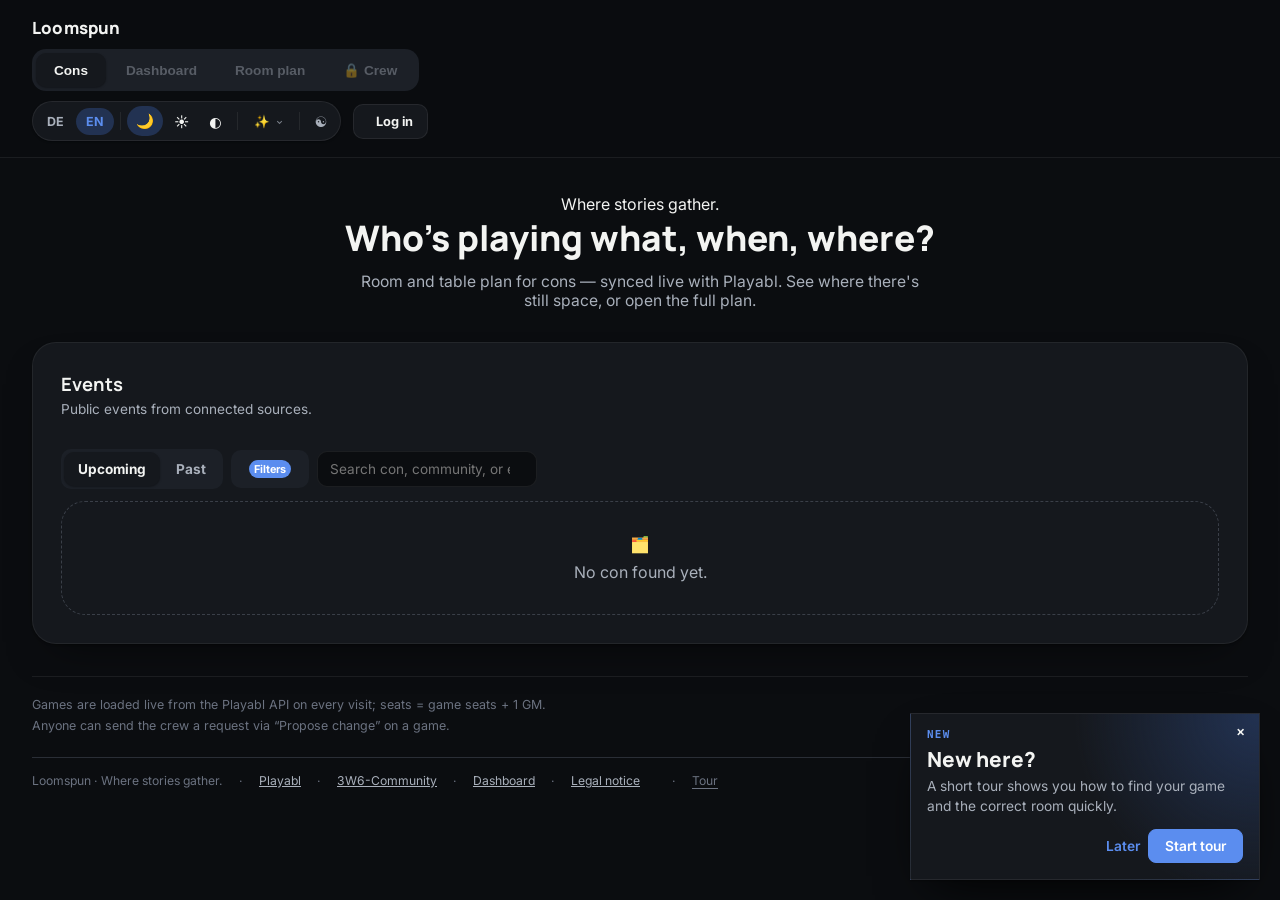
==== index.html @ 2cc730e3 "Initialize Loomspun unified app" ====
<!DOCTYPE html>
<html lang="de">
<head>
<meta charset="utf-8">
<meta name="viewport" content="width=device-width, initial-scale=1">
<link rel="icon" href="favicon.svg?v=20260728-4" type="image/svg+xml">
<title>Loomspun · Where stories gather</title>
<script src="theme-bootstrap.js"></script>
<link rel="preconnect" href="https://fonts.googleapis.com">
<link href="https://fonts.googleapis.com/css2?family=Syne:wght@500;600;700&family=Instrument+Sans:wght@400;500;600;700&family=Manrope:wght@500;700;800&family=Inter:wght@400;500;600;700&family=Jost:wght@400;500;600;700&family=Paytone+One&family=Open+Sans:wght@400;600;700&family=Share+Tech+Mono&family=Orbitron:wght@700;900&family=Shippori+Mincho:wght@500;700&family=Space+Grotesk:wght@600;700&family=Nunito:wght@400;600;700&family=Bangers&family=Poppins:wght@400;600;700&family=Wire+One&display=swap" rel="stylesheet">
<link rel="stylesheet" href="theme-effects.css?v=20260729-14">
<link rel="stylesheet" href="app.css?v=20260818-1">
</head>
<body class="landing-page">
<a class="skip-link" href="#main" data-i18n="skipToContent">Zum Inhalt springen</a>
<div class="wrap">
  <header class="app-header" aria-label="Kopfzeile" data-i18n-aria-label="headerLabel">
    <div class="header-inner">
      <span class="brand"><span class="brand-eyebrow" aria-hidden="true">&gt; </span>Loomspun<span class="brand-cursor" aria-hidden="true">_</span></span>
      <nav class="page-tabs slot-tabs" id="pageTabs" role="group" aria-label="Seite wählen" data-i18n-aria-label="pageNavigation"></nav>
      <div class="header-right">
        <div id="contrastAidSwitch" class="contrast-aid-slot" hidden></div>
        <div class="controls-group">
          <div id="langSwitch"></div>
          <div class="controls-divider"></div>
          <div id="themeSwitch"></div>
        </div>
        <button id="authBtn" type="button">Login / Registrieren</button>
      </div>
    </div>
  </header>

  <main id="main">
    <div class="hero-wrap">
      <div class="eyebrow">Where stories gather.</div>
      <h1 data-i18n="heroTitle">Wer spielt wann wo?</h1>
      <p class="sub" data-i18n="heroSub">Raum- und Tischplan für Cons — live synchronisiert mit Playabl. Sieh, wo noch
      Platz ist, oder öffne den vollen Plan.</p>
    </div>
    <div id="inviteBanner" hidden></div>
    <p id="status" data-i18n="loadingCons">Lade Cons …</p>
    <div id="nextConCard"></div>

    <section class="card con-directory">
      <div class="con-directory-head">
        <div>
          <h2 data-i18n="conDirectoryTitle">Veranstaltungen</h2>
          <p class="hint" id="conDirectoryHint" data-i18n="conDirectoryPublicHint">Öffentliche Veranstaltungen aus verbundenen Quellen.</p>
        </div>
        <div class="cons-toolbar">
          <div class="slot-tabs con-time-tabs" role="group" aria-label="Zeitraum filtern" data-i18n-aria-label="conTimeFilter">
            <button type="button" data-con-time="upcoming" aria-pressed="true" data-i18n="conUpcoming">Bevorstehend</button>
            <button type="button" data-con-time="past" aria-pressed="false" data-i18n="conPast">Vergangen</button>
          </div>
          <button id="openConFilters" class="con-filter-trigger" type="button" aria-haspopup="dialog"><span data-i18n="conFilters">Filter</span> <span id="activeConFilterCount" hidden></span></button>
          <input type="search" id="conSearch" placeholder="Con, Community oder Event-ID suchen …" aria-label="Con, Community oder Event-ID suchen" data-i18n-placeholder="conSearchPlaceholder" data-i18n-aria-label="conSearchPlaceholder">
        </div>
      </div>
      <div class="con-list" id="conList"></div>
    </section>

    <button type="button" id="openCreateConBtn" hidden style="display:block;margin:var(--sp-4) auto 0" data-i18n="createConTriggerBtn">+ Neue Con anlegen</button>
    <div class="landing-foot">
      <div data-i18n="footPlayabl">Spiele werden bei jedem Öffnen live von der Playabl-API geladen; Plätze = Spielplätze + 1 anbietende Person.</div>
      <div data-i18n="footRequest">Über „Änderung vorschlagen“ am Spiel kann jede*r der Crew einen Wunsch schicken.</div>
    </div>
  </main>
  <footer class="credits" id="credits"></footer>
</div>

<dialog id="createConDlg" aria-labelledby="createConDlgH">
  <h2 id="createConDlgH" data-i18n="createConTitle">Neue Con für die Raumplanung anlegen</h2>
  <p class="hint" data-i18n="createConHint">Du wirst automatisch erstes Crew-Mitglied dieser Con.</p>
  <div class="slot-tabs" role="group" aria-label="Con-Typ wählen" id="conTypeTabs" style="margin-bottom:var(--sp-3)">
    <button type="button" data-contype="playabl" aria-pressed="true" data-i18n="conTypePlayabl">Mit Playabl-Event</button>
    <button type="button" data-contype="manual" aria-pressed="false" data-i18n="conTypeManual">Rein manuell (kein Playabl)</button>
  </div>
  <div class="controls" style="margin:0 0 var(--sp-3)" id="playablFields">
    <div class="field">
      <label for="communitySelect" data-i18n="community">Community</label>
      <select id="communitySelect"><option value="">– lädt –</option></select>
    </div>
    <div class="field">
      <label for="eventSelect" data-i18n="event">Event</label>
      <select id="eventSelect"><option value="">– Community wählen –</option></select>
    </div>
    <div class="field">
      <label for="eventIdInput" data-i18n="eventIdDirect">… oder Event-ID direkt</label>
      <input type="text" id="eventIdInput" inputmode="numeric" placeholder="z.B. 104" size="10">
    </div>
  </div>
  <p class="hint" id="manualHint" hidden data-i18n="manualHint">Ohne Playabl-Event gibt es keine automatisch geladenen Spiele — Spiele/Programmpunkte werden im Raumplan manuell angelegt.</p>
  <div class="field" style="margin-bottom:var(--sp-3);max-width:400px">
    <label for="conName" data-i18n="conNameLabel">Name der Con</label>
    <input type="text" id="conName" placeholder="z.B. 3W6 Con 2026" maxlength="80">
  </div>
  <label style="display:flex;gap:8px;align-items:center;font-size:var(--fs-sm);margin-bottom:var(--sp-3);cursor:pointer">
    <input type="checkbox" id="conListed" checked> <span data-i18n="conListedLabel">In „Bestehende Cons" öffentlich auflisten</span>
  </label>
  <p class="msg" id="createMsg" role="status"></p>
  <div class="dactions">
    <button type="button" onclick="this.closest('dialog').close()" data-i18n="cancel">Abbrechen</button>
    <button id="createConBtn" type="button" class="primary" data-i18n="createConBtn">Con anlegen</button>
  </div>
</dialog>

<dialog id="conFilterDlg" aria-labelledby="conFilterTitle">
  <h2 id="conFilterTitle" data-i18n="conFilterTitle">Veranstaltungen filtern</h2>
  <div class="frow">
    <label for="conScopeFilter" data-i18n="conScopeLabel">Anzeigen</label>
    <select id="conScopeFilter">
      <option value="public" data-i18n="conScopePublic">Öffentlich</option>
      <option value="mine" data-i18n="conScopeMine">Meine</option>
    </select>
  </div>
  <div class="frow">
    <label for="conCommunityFilter">Community</label>
    <input type="search" id="conCommunityFilter" list="conCommunityOptions" placeholder="Alle Communities" data-i18n-placeholder="conAllCommunities">
    <datalist id="conCommunityOptions"></datalist>
  </div>
  <div class="frow">
    <label for="conSourceFilter" data-i18n="conDataSource">Datenquelle</label>
    <select id="conSourceFilter">
      <option value="all" data-i18n="conAllSources">Alle Quellen</option>
      <option value="playabl">Playabl</option>
      <option value="loomspun">Loomspun</option>
      <option value="both" data-i18n="conBothSources">Playabl + Loomspun</option>
    </select>
  </div>
  <details class="direct-open-details">
    <summary data-i18n="conDirectOpen">Link oder Con-ID direkt öffnen</summary>
    <div class="direct-open-row">
      <input type="text" id="directInput" placeholder="Link, Slug oder ID" aria-label="Con direkt öffnen" data-i18n-placeholder="conDirectPlaceholder" data-i18n-aria-label="openConDirectly">
      <button id="directGo" type="button" data-i18n="open">Öffnen</button>
    </div>
  </details>
  <div class="dactions">
    <button type="button" id="resetConFilters" data-i18n="conResetFilters">Zurücksetzen</button>
    <button type="button" onclick="this.closest('dialog').close()" data-i18n="cancel">Abbrechen</button>
    <button type="button" class="primary" id="applyConFilters" data-i18n="apply">Anwenden</button>
  </div>
</dialog>

<script src="punk-zine-quotes.js"></script>
<script src="app-config.js"></script>
<script src="utils.js"></script>
<script src="themes.js?v=20260728-2"></script>
<script src="i18n.js?v=20260818-3"></script>
<script src="supabase-api.js"></script>
<script src="auth.js"></script>
<script src="playabl-api.js"></script>
<script src="guided-tour.js?v=20260810-4"></script>
<script src="con-model.js?v=20260818-1"></script>
<script src="landing.js?v=20260818-4"></script>
</body>
</html>
---- theme-effects.css ----
@import url("themes.css?v=20260728-6");

:root[data-theme="terminal"] body {
  background-image: repeating-linear-gradient(180deg,
    rgba(80,255,140,0.05) 0px, rgba(80,255,140,0.05) 1px, transparent 1px, transparent 3px);
}

:root[data-theme="terminal"] .card,
:root[data-theme="terminal"] .room,
:root[data-theme="terminal"] dialog {
  border-color: var(--accent);
  box-shadow: 0 0 0 3px var(--page), 0 0 0 4px var(--border), var(--shadow-card);
}
:root[data-theme="terminal"] ::selection { background: var(--accent); color: var(--accent-ink); }

.brand-eyebrow, .brand-cursor { display: none; }
:root[data-theme="terminal"] .brand-eyebrow, :root[data-theme="terminal"] .brand-cursor { display: inline-block; }
:root[data-theme="terminal"] .brand-cursor { color: var(--accent); margin-left: 2px; }
@media (prefers-reduced-motion: no-preference) {
  :root[data-theme="terminal"] .brand-cursor { animation: rp-cursor-blink 1s step-end infinite; }
  @keyframes rp-cursor-blink { 0%, 49% { opacity: 1; } 50%, 100% { opacity: 0; } }

  :root[data-theme="terminal"] body::after {
    content: ""; position: fixed; inset: 0; pointer-events: none; z-index: 9999;
    background: linear-gradient(180deg, transparent 0%, rgba(80,255,140,0.05) 50%, transparent 100%);
    background-size: 100% 220px;
    animation: rp-scan-sweep 9s linear infinite, rp-crt-flicker 6s linear infinite;
  }
  @keyframes rp-scan-sweep { from { background-position: 0 -100vh; } to { background-position: 0 100vh; } }
  @keyframes rp-crt-flicker { 0%, 96%, 100% { opacity: 1; } 97% { opacity: .85; } 98% { opacity: 1; } 99% { opacity: .9; } }
}
.pixel-cat { width: 22px; height: 22px; vertical-align: -6px; }
.pixel-cat rect { fill: currentColor; }
:root[data-theme="cyberpunk"] .card,
:root[data-theme="cyberpunk"] .room,
:root[data-theme="cyberpunk"] dialog {

  border-color: rgba(0,240,255,.35);
  box-shadow: 0 0 0 1px rgba(0,240,255,.18), 0 0 14px -4px rgba(255,47,208,.35);
}
:root[data-theme="cyberpunk"] ::selection { background: var(--accent); color: var(--accent-ink); }
:root[data-theme="cyberpunk"] h1, :root[data-theme="cyberpunk"] h2 { text-shadow: 0 0 12px color-mix(in srgb, var(--accent) 55%, transparent); }
/* Statische Neon-Akzente vermeiden ablenkendes Dauerpulsieren. */
:root[data-theme="cyberpunk"] .app-header .page-tabs [aria-pressed="true"],
:root[data-theme="cyberpunk"] #viewTabs [aria-pressed="true"],
:root[data-theme="cyberpunk"] .crew-nav [aria-pressed="true"] {
  text-shadow: 0 0 8px rgba(0,240,255,.38);
}
:root[data-theme="cyberpunk"] .chip.ws,
:root[data-theme="cyberpunk"] button.primary {
  box-shadow: 0 0 0 1px rgba(0,240,255,.22), 0 0 14px -8px rgba(255,47,208,.55);
}
@media (hover: hover) {
  :root[data-theme="cyberpunk"] button.primary:hover,
  :root[data-theme="cyberpunk"] a.btn.primary:hover {
    box-shadow: 0 0 0 1px rgba(0,240,255,.34), 0 0 18px -7px rgba(255,47,208,.68);
  }
}
@media (prefers-reduced-motion: no-preference) {

  :root[data-theme="cyberpunk"] h1 {
    animation: glitchFlicker 4s steps(2, end) infinite;
  }
  @keyframes glitchFlicker {
    0%, 78%, 100% { text-shadow: 0 0 12px rgba(0,240,255,.5); transform: translate(0,0); }
    80% { text-shadow: -3px 0 rgba(255,47,208,.9), 3px 0 rgba(0,240,255,.9); transform: translate(-3px,1px); }
    84% { text-shadow: 3px 0 rgba(255,47,208,.9), -3px 0 rgba(0,240,255,.9); transform: translate(3px,-1px); }
    88% { text-shadow: -2px 0 rgba(255,47,208,.9), 2px 0 rgba(0,240,255,.9); transform: translate(2px,0); }
    92% { text-shadow: 0 0 12px rgba(0,240,255,.5); transform: translate(0,0); }
  }
}
:root[data-theme="ukiyo"] .card,
:root[data-theme="ukiyo"] .room,
:root[data-theme="ukiyo"] .chip,
:root[data-theme="ukiyo"] .kpi-bar .kpi {
  border-width: 1px;
}
:root[data-theme="ukiyo"] .room { border-top-width: 2px; }
:root[data-theme="ukiyo"] ::selection { background: var(--accent-soft); color: var(--text-primary); }
/* Hintergrundbild sehr dezent (~5%) durchscheinen lassen: eine fast
   deckende Wash-Farbe aus dem Theme selbst liegt als erster Layer über
   dem Bild, statt mit einem separaten opacity-Element zu arbeiten. */
:root[data-theme="ukiyo"] body {
  background-image:
    linear-gradient(color-mix(in srgb, var(--page) 95%, transparent), color-mix(in srgb, var(--page) 95%, transparent)),
    var(--ukiyo-bg, none);
  background-size: cover; background-position: center; background-repeat: no-repeat; background-attachment: fixed;
}
:root[data-theme="solarpunk"] body {
  position: relative;
  isolation: isolate;
  background-image:
    radial-gradient(circle at 96% -4%, rgba(244,190,72,.34) 0, rgba(244,190,72,.13) 12%, transparent 31%),
    repeating-conic-gradient(from 205deg at 98% 0%, rgba(221,161,45,.045) 0deg 7deg, transparent 7deg 17deg),
    radial-gradient(ellipse 34% 24% at 3% 18%, rgba(101,164,84,.20), transparent 72%),
    radial-gradient(ellipse 28% 34% at 100% 88%, rgba(201,101,56,.12), transparent 70%),
    repeating-linear-gradient(90deg, rgba(40,100,65,.026) 0 1px, transparent 1px 72px),
    repeating-linear-gradient(0deg, rgba(40,100,65,.022) 0 1px, transparent 1px 72px);
  background-attachment: fixed;
}
:root[data-theme="solarpunk"] body::before,
:root[data-theme="solarpunk"] body::after {
  content: "";
  position: fixed;
  z-index: 0;
  left: -42vw;
  width: clamp(420px, 42vw, 720px);
  height: clamp(120px, 15vw, 220px);
  pointer-events: none;
  opacity: .44;
  /* Große, überlappende Farbstopps bleiben auch bei langsamer Skalierung weich. */
  filter: blur(11px);
  background:
    radial-gradient(ellipse at 17% 67%, rgba(255,255,255,.92) 0 24%, rgba(195,226,228,.44) 43%, transparent 67%),
    radial-gradient(ellipse at 34% 48%, rgba(255,255,255,.95) 0 31%, rgba(195,226,228,.46) 52%, transparent 75%),
    radial-gradient(ellipse at 54% 58%, rgba(255,255,255,.95) 0 35%, rgba(195,226,228,.44) 56%, transparent 78%),
    radial-gradient(ellipse at 73% 70%, rgba(255,255,255,.91) 0 27%, rgba(195,226,228,.40) 47%, transparent 70%);
}
:root[data-theme="solarpunk"] body > .wrap {
  position: relative;
  z-index: 1;
}
:root[data-theme="solarpunk"] body::before {
  top: var(--solar-cloud-y-1, 18vh);
  animation: rp-solar-cloud-1 var(--solar-cloud-duration-1, 230s) linear var(--solar-cloud-delay-1, -80s) infinite;
}
:root[data-theme="solarpunk"] body::after {
  top: var(--solar-cloud-y-2, 54vh);
  opacity: .27;
  filter: blur(15px);
  animation: rp-solar-cloud-2 var(--solar-cloud-duration-2, 300s) linear var(--solar-cloud-delay-2, -150s) infinite;
}
@keyframes rp-solar-cloud-1 {
  from { transform: translate3d(0,0,0) scale(var(--solar-cloud-scale-1, .9)); }
  to { transform: translate3d(170vw,0,0) scale(var(--solar-cloud-scale-1, .9)); }
}
@keyframes rp-solar-cloud-2 {
  from { transform: translate3d(0,0,0) scale(var(--solar-cloud-scale-2, .72)); }
  to { transform: translate3d(176vw,0,0) scale(var(--solar-cloud-scale-2, .72)); }
}
@media (prefers-reduced-motion: reduce) {
  :root[data-theme="solarpunk"] body::before,
  :root[data-theme="solarpunk"] body::after { display: none; }
}
:root[data-theme="solarpunk"] ::selection { background: #f4c75d; color: var(--text-primary); }
:root[data-theme="solarpunk"] .card,
:root[data-theme="solarpunk"] .room,
:root[data-theme="solarpunk"] .kpi-bar .kpi,
:root[data-theme="solarpunk"] dialog {
  border-color: rgba(37,83,43,.22);
  background-image: linear-gradient(145deg, rgba(255,255,255,.38), transparent 42%);
}
:root[data-theme="solarpunk"] .app-header .page-tabs [aria-pressed="true"] {
  background: linear-gradient(135deg, var(--surface-1), color-mix(in srgb, var(--accent-soft) 72%, var(--surface-1)));
}
:root[data-theme="solarpunk"] .plan-page .public-toolbar {
  background-color: color-mix(in srgb, var(--surface-1) 88%, var(--accent-soft));
}
:root[data-theme="solarpunk"] .plan-page .toolbar-label {
  color: color-mix(in srgb, var(--accent) 78%, var(--text-muted));
}
:root[data-theme="solarpunk"] .plan-page .grid-cell {
  background: color-mix(in srgb, var(--surface-2) 88%, var(--surface-1));
  box-shadow: inset 0 0 0 1px rgba(40,100,65,.055);
}
:root[data-theme="solarpunk"] .plan-page .room-swatch {
  width: 4px;
  border-radius: 80% 18% 80% 18%;
}
:root[data-theme="solarpunk"] .plan-page #pageTitleCard h1::after,
:root[data-theme="solarpunk"] .landing-page .hero-wrap h1::after {
  content: "";
  display: inline-block;
  width: .52em;
  height: .52em;
  margin-left: .38em;
  border-radius: 82% 14% 82% 14%;
  background: linear-gradient(145deg, #78ad55, var(--accent));
  box-shadow: 7px -6px 0 -3px rgba(244,190,72,.78);
  transform: rotate(-23deg);
  vertical-align: .04em;
}
:root[data-theme="solarpunk"] button.primary,
:root[data-theme="solarpunk"] a.btn.primary {
  background: linear-gradient(135deg, var(--accent), #3c8d55);
  box-shadow: 0 8px 18px -12px rgba(40,100,65,.7);
}
:root[data-theme="glass"] body {
  background-color: var(--page);
  background-image:
    radial-gradient(circle at 12% 8%, rgba(64,174,255,.42), transparent 31%),
    radial-gradient(circle at 88% 12%, rgba(173,105,255,.35), transparent 32%),
    radial-gradient(circle at 72% 88%, rgba(31,216,177,.23), transparent 38%),
    linear-gradient(145deg, #091120 0%, #10162b 48%, #09101d 100%);
  background-attachment: fixed;
}
:root[data-theme="glass"] .app-header {
  background: rgba(10,16,32,.52);
  border-bottom-color: rgba(255,255,255,.16);
  -webkit-backdrop-filter: blur(24px) saturate(145%);
  backdrop-filter: blur(24px) saturate(145%);
}
:root[data-theme="glass"] .card,
:root[data-theme="glass"] .room,
:root[data-theme="glass"] .kpi-bar .kpi,
:root[data-theme="glass"] .controls,
:root[data-theme="glass"] .controls-group,
:root[data-theme="glass"] .next-con-card,
:root[data-theme="glass"] dialog,
:root[data-theme="glass"] .theme-more-popover {
  background-color: var(--surface-1);
  background-image: linear-gradient(145deg, rgba(255,255,255,.13), rgba(255,255,255,.025) 48%, rgba(255,255,255,.06));
  border-color: rgba(255,255,255,.20);
  -webkit-backdrop-filter: blur(22px) saturate(145%);
  backdrop-filter: blur(22px) saturate(145%);
}
:root[data-theme="glass"] input,
:root[data-theme="glass"] textarea,
:root[data-theme="glass"] select {
  background: rgba(6,12,25,.38);
  border-color: rgba(255,255,255,.20);
}
:root[data-theme="glass"] .slot-tabs [aria-pressed="true"],
:root[data-theme="glass"] .theme-more-row[aria-pressed="true"] {
  background: rgba(255,255,255,.17);
  box-shadow: inset 0 1px 0 rgba(255,255,255,.24), 0 12px 26px -18px rgba(0,0,0,.8);
}
:root[data-theme="glass"] .plan-page .grid-cell {
  background: rgba(255,255,255,.065);
  box-shadow: inset 0 1px 0 rgba(255,255,255,.08);
  -webkit-backdrop-filter: blur(12px);
  backdrop-filter: blur(12px);
}
:root[data-theme="glass"] .plan-page .grid-cell .grid-chip,
:root[data-theme="glass"] .plan-page #viewContent .room-public-chip {
  background: rgba(8,15,31,.36);
  border: 0;
  box-shadow: inset 0 1px 0 rgba(255,255,255,.10), 0 12px 26px -24px rgba(0,0,0,.82);
}
:root[data-theme="glass"] .plan-page #viewContent .tablebox {
  background: transparent;
  border: 0;
  box-shadow: none;
}
:root[data-theme="glass"] .plan-page #viewContent .tablebox .free {
  border-color: rgba(255,255,255,.12);
  background: rgba(8,15,31,.22);
}
:root[data-theme="glass"] button.primary,
:root[data-theme="glass"] a.btn.primary {
  background: linear-gradient(135deg, rgba(181,239,255,.98), rgba(142,231,255,.78));
  box-shadow: 0 12px 28px -15px rgba(110,220,255,.75), inset 0 1px 0 rgba(255,255,255,.72);
}
:root[data-theme="punk"] body {
  position: relative;
  isolation: isolate;
  overflow-x: hidden;
  background-color: var(--page);
  background-image:
    linear-gradient(104deg, transparent 0 61%, rgba(0,87,255,.22) 61% 79%, transparent 79%),
    linear-gradient(-7deg, transparent 0 72%, rgba(255,61,0,.18) 72% 88%, transparent 88%),
    repeating-linear-gradient(90deg, rgba(11,11,11,.12) 0 1px, transparent 1px 48px),
    repeating-linear-gradient(0deg, rgba(11,11,11,.12) 0 1px, transparent 1px 48px);
  background-attachment: fixed;
}
:root[data-theme="punk"] body::before {
  content: "CON // RAUM // PLAN";
  position: fixed;
  z-index: 0;
  top: 18vh;
  left: -6vw;
  width: 118vw;
  pointer-events: none;
  color: rgba(0,87,255,.17);
  font-family: "Arial Black", Arial, sans-serif;
  font-size: clamp(6rem, 17vw, 19rem);
  font-weight: 1000;
  line-height: .7;
  letter-spacing: -.1em;
  text-align: center;
  text-transform: uppercase;
  transform: rotate(-8deg);
  white-space: nowrap;
}
:root[data-theme="punk"] body::after {
  content: none;
}
.punk-zine-banner {
  position: fixed;
  z-index: 3;
  right: -12vw;
  bottom: 1.2rem;
  width: 124vw;
  padding: 7px 0 6px;
  border-block: 3px solid #0b0b0b;
  background: var(--accent-soft);
  color: #0b0b0b;
  font: 1000 clamp(.66rem, 1.05vw, .98rem)/1 "Arial Black", Arial, sans-serif;
  letter-spacing: .03em;
  text-align: center;
  text-transform: uppercase;
  transform: rotate(1.4deg);
  white-space: nowrap;
  overflow: hidden;
}
.punk-zine-banner a { color: inherit; text-decoration: none; }
:root[data-theme="punk"] body > .wrap,
:root[data-theme="punk"] .app-header {
  position: relative;
  z-index: 1;
}
:root[data-theme="punk"] .app-header {
  background: #0b0b0b;
  border-bottom: 12px solid #0057ff;
  backdrop-filter: none;
}
:root[data-theme="punk"] .app-header .brand {
  padding: 4px 9px;
  background: var(--accent);
  color: #fff;
  transform: rotate(-2deg);
}
:root[data-theme="punk"] .app-header .page-tabs.slot-tabs { background: var(--accent-soft); }
:root[data-theme="punk"] .card,
:root[data-theme="punk"] .room,
:root[data-theme="punk"] .kpi-bar .kpi,
:root[data-theme="punk"] .next-con-card,
:root[data-theme="punk"] dialog {
  border-color: #0b0b0b;
  box-shadow: none;
}
:root[data-theme="punk"] h1,
:root[data-theme="punk"] h2,
:root[data-theme="punk"] .brand {
  letter-spacing: -.035em;
  text-transform: uppercase;
}
:root[data-theme="punk"] h1 {
  display: inline-block;
  max-width: min(100%, 18ch);
  padding: 7px 16px 9px;
  background: #0b0b0b;
  color: #fff;
  box-shadow: 18px 0 0 var(--accent), -9px 9px 0 #0057ff;
  font-size: clamp(2.3rem, 7vw, 6.8rem) !important;
  line-height: .82 !important;
  text-shadow: none;
  transform: rotate(-1.5deg) skewX(-4deg);
}
:root[data-theme="punk"] h2 {
  display: inline;
  background: var(--accent-soft);
  box-decoration-break: clone;
  -webkit-box-decoration-break: clone;
  padding: 1px 5px;
  color: #0b0b0b;
  font-weight: 1000;
  text-transform: uppercase;
}
:root[data-theme="punk"] .sub {
  display: table;
  margin-top: 14px;
  padding: 5px 8px;
  background: #0057ff;
  color: #fff;
  font-weight: 900;
  transform: rotate(.7deg);
}
:root[data-theme="punk"] .app-header .page-tabs [aria-pressed="true"] {
  background: #111;
  color: var(--accent-soft);
  box-shadow: none;
  transform: none;
}
:root[data-theme="punk"] .plan-page .public-view-tabs button[aria-pressed="true"],
:root[data-theme="punk"] .crew-nav button[aria-pressed="true"] {
  border-bottom-color: #0b0b0b;
  background: var(--accent);
  color: #fff;
}
:root[data-theme="punk"] .plan-page .public-view-tabs {
  border-bottom: 4px solid #0b0b0b;
  gap: 10px;
  transform: rotate(-.35deg);
}
:root[data-theme="punk"] .plan-page .public-view-tabs button {
  padding-inline: 12px;
  text-transform: uppercase;
}
:root[data-theme="punk"] .plan-page .public-toolbar {
  border-top: 12px solid #0057ff;
  border-bottom: 5px solid #0b0b0b;
  transform: rotate(.35deg);
}
:root[data-theme="punk"] .landing-page .next-con-card {
  border-left: 18px solid #0057ff;
  transform: rotate(-.55deg);
}
:root[data-theme="punk"] .landing-page .con-directory {
  border-top: 12px solid var(--accent);
  transform: rotate(.4deg);
}
:root[data-theme="punk"] .landing-page .con-directory .card:nth-child(odd),
:root[data-theme="punk"] .plan-page #viewContent .room:nth-child(odd) {
  transform: rotate(-.35deg);
}
:root[data-theme="punk"] .landing-page .con-directory .card:nth-child(even),
:root[data-theme="punk"] .plan-page #viewContent .room:nth-child(even) {
  transform: rotate(.35deg);
}
:root[data-theme="punk"] .plan-page .matrix-label,
:root[data-theme="punk"] .badge {
  border: 2px solid #0b0b0b;
  border-radius: 0;
  background: #0b0b0b;
  color: #fff;
  text-transform: uppercase;
}
:root[data-theme="punk"] .plan-page .grid-cell {
  border-radius: 0;
  background: #bdbdb6;
  box-shadow: inset 0 0 0 2px #0b0b0b;
}
:root[data-theme="punk"] .plan-page .grid-cell .grid-chip {
  border: 2px solid #0b0b0b;
  border-left: 8px solid #0057ff;
  border-radius: 0;
  background: #f5f4ed;
  transition: transform .12s steps(2,end), background-color .12s linear, box-shadow .12s linear;
}
:root[data-theme="punk"] .plan-page .room-swatch {
  width: 6px;
  border-radius: 0;
}
:root[data-theme="punk"] .plan-page #axisSwitch button[aria-pressed="true"],
:root[data-theme="punk"] .plan-page #detailSwitch button[aria-pressed="true"] {
  border-bottom: 4px solid var(--accent);
}
:root[data-theme="punk"] .toolbar-label {
  color: #0b0b0b;
  font-weight: 900;
}
:root[data-theme="punk"] button.primary,
:root[data-theme="punk"] a.btn.primary {
  border-color: #0b0b0b;
  background: var(--accent);
  box-shadow: 6px 6px 0 #0b0b0b;
  font-weight: 1000;
  text-transform: uppercase;
}
:root[data-theme="punk"] button.primary:hover,
:root[data-theme="punk"] a.btn.primary:hover,
:root[data-theme="punk"] .plan-page .grid-cell .grid-chip:hover {
  background: var(--accent-soft);
  color: #0b0b0b;
  box-shadow: 9px 9px 0 #0057ff;
  transform: translate(-3px,-3px) rotate(-1deg);
}
:root[data-theme="punk"] button.primary:active,
:root[data-theme="punk"] a.btn.primary:active {
  transform: translate(1px,1px);
  box-shadow: 2px 2px 0 #0b0b0b;
}
:root[data-theme="punk"] ::selection {
  background: var(--accent-soft);
  color: #0b0b0b;
}
@media (prefers-reduced-motion: no-preference) {
  :root[data-theme="punk"] body::before {
    animation: rp-punk-poster-drift 22s steps(7,end) infinite alternate;
  }
  :root[data-theme="punk"] body::after {
    animation: rp-punk-tape-shove 16s steps(4,end) infinite alternate;
  }
  :root[data-theme="punk"] h1 {
    animation: rp-punk-title-jolt 8s steps(1,end) infinite;
  }
}
@keyframes rp-punk-poster-drift {
  0% { transform: translate3d(-3vw,-2vh,0) rotate(-8deg); }
  48% { transform: translate3d(4vw,5vh,0) rotate(-5deg); }
  100% { transform: translate3d(-1vw,11vh,0) rotate(-10deg); }
}
@keyframes rp-punk-tape-shove {
  0%, 67% { transform: translate3d(0,0,0) rotate(1.4deg); }
  68%, 83% { transform: translate3d(-4vw,-5px,0) rotate(-1.2deg); }
  84%, 100% { transform: translate3d(3vw,2px,0) rotate(2deg); }
}
@keyframes rp-punk-title-jolt {
  0%, 76%, 80%, 100% { transform: rotate(-1.5deg) skewX(-4deg); }
  77% { transform: translate(-5px,2px) rotate(1deg) skewX(3deg); }
  79% { transform: translate(4px,-2px) rotate(-3deg) skewX(-7deg); }
}

:root[data-theme="vienna"] body {
  background-color: var(--page);
  background-image:
    radial-gradient(circle at 42px 42px, transparent 0 31px, rgba(176,138,53,.075) 31.5px 32.5px, transparent 33px),
    radial-gradient(circle at 0 0, rgba(36,84,67,.045) 0 2px, transparent 2.5px),
    linear-gradient(115deg, rgba(255,250,240,.78), rgba(240,234,220,.9));
  background-size: 84px 84px, 42px 42px, auto;
  background-attachment: fixed;
}
:root[data-theme="vienna"] .app-header {
  overflow: visible;
  border-bottom: 4px double var(--vienna-gold);
  background: color-mix(in srgb, var(--surface-1) 97%, transparent);
  -webkit-backdrop-filter: none;
  backdrop-filter: none;
}
:root[data-theme="vienna"] .app-header::after {
  content: "";
  position: absolute;
  right: 24px;
  bottom: -8px;
  left: 24px;
  height: 12px;
  background:
    radial-gradient(circle, var(--vienna-gold) 0 2px, transparent 2.5px) center / 12px 12px repeat-x;
  pointer-events: none;
}
:root[data-theme="vienna"] .card,
:root[data-theme="vienna"] .room,
:root[data-theme="vienna"] .kpi-bar .kpi,
:root[data-theme="vienna"] .controls,
:root[data-theme="vienna"] .controls-group,
:root[data-theme="vienna"] .next-con-card,
:root[data-theme="vienna"] dialog {
  border: 1px solid var(--vienna-gold);
  background-color: var(--surface-1);
  border-radius: 22px 22px 5px 5px;
  box-shadow:
    inset 0 0 0 4px var(--surface-1),
    inset 0 0 0 5px color-mix(in srgb, var(--vienna-gold) 58%, transparent),
    0 12px 32px rgba(50,43,29,.08);
}
:root[data-theme="vienna"] .landing-page .hero-wrap,
:root[data-theme="vienna"] .plan-page #pageTitleCard {
  position: relative;
  isolation: isolate;
  min-height: 220px;
  padding: clamp(28px, 5vw, 58px) clamp(36px, 7vw, 88px);
  overflow: hidden;
  border: 1px solid var(--vienna-gold);
  border-radius: clamp(56px, 11vw, 140px) clamp(56px, 11vw, 140px) 8px 8px;
  background: var(--surface-1);
  box-shadow:
    inset 0 0 0 6px var(--surface-1),
    inset 0 0 0 7px color-mix(in srgb, var(--vienna-gold) 64%, transparent);
}
:root[data-theme="vienna"] .landing-page .hero-wrap::after,
:root[data-theme="vienna"] .plan-page #pageTitleCard::after {
  content: "";
  position: absolute;
  top: clamp(48px, 24%, 86px);
  bottom: 9px;
  left: 8px;
  width: 4px;
  border-radius: 999px;
  background: color-mix(in srgb, var(--accent) 96%, black);
  pointer-events: none;
}
:root[data-theme="vienna"] .landing-page .hero-wrap::before,
:root[data-theme="vienna"] .plan-page #pageTitleCard::before {
  content: "";
  position: absolute;
  z-index: -1;
  top: 50%;
  right: clamp(18px, 5vw, 70px);
  width: clamp(130px, 22vw, 260px);
  aspect-ratio: 1;
  color: var(--vienna-gold);
  background: currentColor;
  opacity: .14;
  -webkit-mask: var(--vienna-rosette-mask) center / contain no-repeat;
  mask: var(--vienna-rosette-mask) center / contain no-repeat;
  transform: translateY(-50%);
}
:root[data-theme="vienna"] .landing-page .hero-wrap h1,
:root[data-theme="vienna"] .plan-page #pageTitleCard h1 {
  position: relative;
  max-width: 12ch;
  padding-left: .08em;
  font-size: clamp(3.4rem, 8vw, 7rem);
  line-height: .83;
}
:root[data-theme="vienna"] .landing-page .hero-wrap h1::after,
:root[data-theme="vienna"] .plan-page #pageTitleCard h1::after {
  content: "";
  display: inline-block;
  width: .19em;
  height: .19em;
  margin-left: .16em;
  border: .04em solid var(--surface-1);
  outline: .02em solid var(--vienna-gold);
  border-radius: 50%;
  background: var(--vienna-gold);
  vertical-align: .13em;
}
:root[data-theme="vienna"] .app-header .page-tabs.slot-tabs {
  padding: 4px;
  border: 1px solid var(--vienna-gold);
  border-radius: 999px;
  background: var(--surface-1);
  box-shadow: inset 0 0 0 2px var(--surface-1), inset 0 0 0 3px color-mix(in srgb, var(--vienna-gold) 48%, transparent);
}
:root[data-theme="vienna"] .app-header .page-tabs.slot-tabs a,
:root[data-theme="vienna"] .app-header .page-tabs.slot-tabs button {
  border-radius: 999px;
  text-transform: uppercase;
  letter-spacing: .055em;
}
:root[data-theme="vienna"] .app-header .page-tabs [aria-pressed="true"],
:root[data-theme="vienna"] .public-view-tabs button[aria-pressed="true"],
:root[data-theme="vienna"] .crew-nav button[aria-pressed="true"] {
  background: var(--accent);
  color: var(--accent-ink);
  box-shadow: none;
}
:root[data-theme="vienna"] .landing-page .next-con-card {
  background:
    radial-gradient(circle at 88% 18%, rgba(176,138,53,.16) 0 52px, transparent 53px),
    var(--surface-1);
}
:root[data-theme="vienna"] .landing-page .con-directory {
  border-top: 4px double var(--vienna-gold);
}
:root[data-theme="vienna"] .plan-page .public-toolbar {
  position: relative;
  border: 1px solid var(--vienna-gold);
  border-radius: 28px 28px 5px 5px;
  background:
    radial-gradient(circle at 16px 16px, rgba(176,138,53,.09) 0 9px, transparent 9.5px) 0 0 / 32px 32px,
    var(--surface-1);
  box-shadow: inset 0 0 0 4px var(--surface-1), inset 0 0 0 5px rgba(176,138,53,.4);
}
:root[data-theme="vienna"] .toolbar-label {
  color: var(--accent);
  font-weight: 900;
  letter-spacing: .12em;
}
:root[data-theme="vienna"] .plan-page .grid-cell {
  border-radius: 16px 16px 3px 3px;
  background:
    radial-gradient(circle at 50% 100%, transparent 0 15px, rgba(176,138,53,.07) 15.5px 16.5px, transparent 17px) 0 0 / 44px 22px,
    color-mix(in srgb, var(--surface-2) 74%, var(--surface-1));
  box-shadow: inset 0 0 0 1px rgba(176,138,53,.28);
}
:root[data-theme="vienna"] .plan-page .grid-cell .grid-chip,
:root[data-theme="vienna"] .plan-page #viewContent .room-public-chip {
  border: 1px solid color-mix(in srgb, var(--room-accent, var(--accent)) 80%, var(--text-primary));
  border-left: 3px solid var(--room-accent, var(--accent));
  border-radius: 12px 12px 3px 3px;
  background: var(--surface-1);
  box-shadow: 0 4px 12px rgba(50,43,29,.08);
}
:root[data-theme="vienna"] .plan-page .room-swatch {
  width: 7px;
  border-radius: 999px 999px 2px 2px;
}
:root[data-theme="vienna"] input,
:root[data-theme="vienna"] textarea,
:root[data-theme="vienna"] select,
:root[data-theme="vienna"] button,
:root[data-theme="vienna"] a.btn {
  border-radius: 999px;
}
:root[data-theme="vienna"] button.primary,
:root[data-theme="vienna"] a.btn.primary {
  border: 1px solid var(--vienna-gold);
  background: var(--accent);
  color: var(--accent-ink);
  box-shadow: inset 0 0 0 2px var(--accent), inset 0 0 0 3px rgba(255,250,240,.64);
}
:root[data-theme="vienna"] .badge,
:root[data-theme="vienna"] .matrix-label {
  border-radius: 999px;
}
:root[data-theme="vienna"] ::selection {
  background: var(--band);
  color: var(--text-primary);
}
@media (hover: hover) and (prefers-reduced-motion: no-preference) {
  :root[data-theme="vienna"] .card,
  :root[data-theme="vienna"] .room,
  :root[data-theme="vienna"] .grid-chip,
  :root[data-theme="vienna"] button.primary,
  :root[data-theme="vienna"] a.btn.primary {
    transition: transform .16s ease, box-shadow .16s ease, background-color .16s ease;
  }
  :root[data-theme="vienna"] .card:hover,
  :root[data-theme="vienna"] .room:hover {
    transform: translateY(-2px);
    box-shadow:
      inset 0 0 0 4px var(--surface-1),
      inset 0 0 0 5px color-mix(in srgb, var(--vienna-gold) 70%, transparent),
      0 16px 38px rgba(50,43,29,.13);
  }
  :root[data-theme="vienna"] .grid-chip:hover {
    transform: translateY(-1px);
    box-shadow: 0 8px 18px rgba(50,43,29,.13);
  }
}
:root[data-zen][data-theme="vienna"] .card:hover,
:root[data-zen][data-theme="vienna"] .room:hover,
:root[data-zen][data-theme="vienna"] .grid-chip:hover {
  transform: none !important;
}

:root[data-theme="comic"] body {
  background-image:
    radial-gradient(circle, rgba(24,20,24,.14) 1.7px, transparent 1.7px),
    linear-gradient(color-mix(in srgb, var(--page) 94%, transparent), color-mix(in srgb, var(--page) 94%, transparent)),
    var(--comic-bg, none);
  background-size: 16px 16px, cover, cover;
  background-position: 0 0, center, center;
  background-repeat: repeat, no-repeat, no-repeat;
  background-attachment: fixed, fixed, fixed;
  background-blend-mode: normal, normal, luminosity;
}

@media (prefers-reduced-motion: reduce) { * { transition: none !important; animation: none !important; } }
:root[data-zen] *, :root[data-zen] *::before, :root[data-zen] *::after {
  animation: none !important;
  scroll-behavior: auto !important;
  transition: none !important;
}
:root[data-zen] .card:hover,
:root[data-zen] .room:hover,
:root[data-zen] .chip:not(.dragging):hover,
:root[data-zen] .kpi-bar .kpi:hover,
:root[data-zen] .con-card:hover,
:root[data-zen] .req:hover,
:root[data-zen] .next-con-card:hover,
:root[data-zen] .grid-chip:hover,
:root[data-zen] .guided-tour-choice:hover,
:root[data-zen] button:not(.small):not(.icon-btn):hover,
:root[data-zen] a.btn:not(.small):hover,
:root[data-zen] .theme-switch button:hover,
:root[data-zen] .lang-switch-flat button:hover,
:root[data-zen] .theme-more-trigger:hover,
:root[data-zen] button.has-avatar:hover {
  transform: none !important;
}
:root[data-zen][data-theme="solarpunk"] body::before,
:root[data-zen][data-theme="solarpunk"] body::after,
:root[data-zen][data-theme="terminal"] body::after { display: none !important; }

/* Dark Cosmic keeps the shared palette here and gives the room planner its own spatial treatment. */
:root[data-theme="cosmic"] body {
  position:relative;
  isolation:isolate;
  background:
    radial-gradient(ellipse at 78% -8%,color-mix(in srgb,var(--cosmic-nebula-blue) 23%,transparent),transparent 39%),
    radial-gradient(ellipse at 5% 52%,color-mix(in srgb,var(--cosmic-nebula-teal) 18%,transparent),transparent 34%),
    radial-gradient(ellipse at 96% 68%,color-mix(in srgb,var(--cosmic-nebula-rose) 12%,transparent),transparent 32%),
    radial-gradient(ellipse at 28% 108%,color-mix(in srgb,var(--cosmic-nebula-ember) 7%,transparent),transparent 35%),
    linear-gradient(165deg,#010207 0%,#030510 46%,#010207 100%);
}
:root[data-theme="cosmic"] body::before,
:root[data-theme="cosmic"] body::after {
  content:"";
  position:fixed;
  z-index:-1;
  pointer-events:none;
}
:root[data-theme="cosmic"] body::before {
  inset:-42%;
  background:
    radial-gradient(ellipse at 34% 54%,color-mix(in srgb,var(--cosmic-nebula-rose) 15%,transparent) 0 5%,transparent 31%),
    radial-gradient(ellipse at 63% 43%,color-mix(in srgb,var(--cosmic-nebula-blue) 19%,transparent) 0 6%,transparent 34%),
    radial-gradient(ellipse at 73% 61%,color-mix(in srgb,var(--cosmic-nebula-teal) 13%,transparent) 0 4%,transparent 28%),
    radial-gradient(ellipse at 48% 57%,rgba(205,216,255,.11) 0 3%,rgba(87,75,164,.1) 17%,transparent 39%),
    linear-gradient(102deg,transparent 34%,rgba(64,85,147,.04) 41%,rgba(177,191,235,.13) 48%,rgba(138,63,120,.09) 54%,rgba(33,109,118,.06) 59%,transparent 66%);
  filter:blur(42px) saturate(1.18);
  transform:rotate(-17deg) scale(1.06);
  will-change:transform,opacity;
  animation:
    room-cosmic-milky-way 34s linear infinite alternate,
    room-cosmic-nebula-breathe 9s ease-in-out infinite alternate;
}
:root[data-theme="cosmic"] body::after {
  inset:-14%;
  opacity:.66;
  background:center/100% 100% no-repeat url("data:image/svg+xml,%3Csvg xmlns='http://www.w3.org/2000/svg' viewBox='0 0 1400 900'%3E%3Cg fill='%23f0f2ff'%3E%3Ccircle cx='37' cy='83' r='1.2'/%3E%3Ccircle cx='181' cy='31' r='.8'/%3E%3Ccircle cx='298' cy='147' r='1.5'/%3E%3Ccircle cx='463' cy='68' r='.7'/%3E%3Ccircle cx='617' cy='192' r='1'/%3E%3Ccircle cx='811' cy='43' r='1.3'/%3E%3Ccircle cx='967' cy='161' r='.65'/%3E%3Ccircle cx='1179' cy='91' r='1.1'/%3E%3Ccircle cx='1361' cy='218' r='.8'/%3E%3Ccircle cx='112' cy='329' r='.7'/%3E%3Ccircle cx='349' cy='287' r='1.25'/%3E%3Ccircle cx='538' cy='401' r='.8'/%3E%3Ccircle cx='731' cy='311' r='1.6'/%3E%3Ccircle cx='904' cy='438' r='.7'/%3E%3Ccircle cx='1083' cy='296' r='1.15'/%3E%3Ccircle cx='1297' cy='397' r='.75'/%3E%3Ccircle cx='59' cy='573' r='1.35'/%3E%3Ccircle cx='247' cy='493' r='.7'/%3E%3Ccircle cx='421' cy='642' r='1'/%3E%3Ccircle cx='684' cy='526' r='.65'/%3E%3Ccircle cx='849' cy='681' r='1.4'/%3E%3Ccircle cx='1017' cy='557' r='.75'/%3E%3Ccircle cx='1244' cy='634' r='1.1'/%3E%3Ccircle cx='1379' cy='519' r='.65'/%3E%3Ccircle cx='151' cy='812' r='.8'/%3E%3Ccircle cx='376' cy='739' r='1.2'/%3E%3Ccircle cx='593' cy='857' r='.7'/%3E%3Ccircle cx='776' cy='763' r='1.1'/%3E%3Ccircle cx='996' cy='839' r='.8'/%3E%3Ccircle cx='1191' cy='748' r='1.35'/%3E%3Ccircle cx='1342' cy='866' r='.7'/%3E%3C/g%3E%3Cg fill='%2397b7ff' opacity='.72'%3E%3Ccircle cx='226' cy='219' r='1.1'/%3E%3Ccircle cx='572' cy='103' r='1.4'/%3E%3Ccircle cx='876' cy='247' r='.9'/%3E%3Ccircle cx='1221' cy='331' r='1.3'/%3E%3Ccircle cx='318' cy='568' r='1.2'/%3E%3Ccircle cx='756' cy='617' r='.9'/%3E%3Ccircle cx='1108' cy='714' r='1.45'/%3E%3C/g%3E%3Cg fill='%23d9b876' opacity='.58'%3E%3Ccircle cx='91' cy='191' r='.9'/%3E%3Ccircle cx='657' cy='367' r='1.1'/%3E%3Ccircle cx='1322' cy='111' r='.8'/%3E%3Ccircle cx='489' cy='798' r='1.25'/%3E%3C/g%3E%3C/svg%3E");
  will-change:transform,opacity;
  animation:
    room-cosmic-star-drift 72s ease-in-out infinite alternate,
    room-cosmic-star-pulse 7s ease-in-out infinite alternate;
}
@keyframes room-cosmic-milky-way {
  from { transform:translate3d(-4%,-2%,0) rotate(-19deg) scale(1.04); }
  to { transform:translate3d(5%,3%,0) rotate(-13deg) scale(1.12); }
}
@keyframes room-cosmic-star-drift {
  from { transform:translate3d(-2.4%,-1.2%,0) scale(1.015) rotate(-.18deg); }
  to { transform:translate3d(2.8%,1.7%,0) scale(1.045) rotate(.2deg); }
}
@keyframes room-cosmic-nebula-breathe {
  from { opacity:.62; }
  to { opacity:1; }
}
@keyframes room-cosmic-star-pulse {
  from { opacity:.48; filter:brightness(.86); }
  to { opacity:.78; filter:brightness(1.18); }
}
@keyframes room-cosmic-nebula-orbits {
  from {
    background-position:86% -12%, -12% 31%, 112% 72%, center;
    background-size:74% 66%, 61% 72%, 69% 62%, auto;
  }
  to {
    background-position:68% 3%, 7% 48%, 87% 51%, center;
    background-size:82% 73%, 68% 65%, 76% 70%, auto;
  }
}
:root[data-theme="cosmic"] body.landing-page {
  background:
    radial-gradient(ellipse at 82% -10%,color-mix(in srgb,var(--cosmic-nebula-rose) 17%,transparent),transparent 38%),
    radial-gradient(ellipse at 4% 58%,color-mix(in srgb,var(--cosmic-nebula-blue) 20%,transparent),transparent 35%),
    radial-gradient(ellipse at 72% 105%,color-mix(in srgb,var(--cosmic-nebula-teal) 14%,transparent),transparent 34%),
    linear-gradient(172deg,#010207 0%,#040411 45%,#010207 100%);
  background-repeat:no-repeat;
  animation:room-cosmic-nebula-orbits 37s ease-in-out infinite alternate-reverse;
}
:root[data-theme="cosmic"] body.landing-page::before {
  background:
    radial-gradient(ellipse at 62% 38%,color-mix(in srgb,var(--cosmic-nebula-rose) 17%,transparent) 0 5%,transparent 31%),
    radial-gradient(ellipse at 39% 59%,color-mix(in srgb,var(--cosmic-nebula-blue) 20%,transparent) 0 6%,transparent 35%),
    radial-gradient(ellipse at 26% 47%,color-mix(in srgb,var(--cosmic-nebula-teal) 12%,transparent) 0 4%,transparent 28%),
    linear-gradient(76deg,transparent 34%,rgba(33,109,118,.05) 41%,rgba(177,191,235,.13) 49%,rgba(138,63,120,.1) 56%,transparent 66%);
  animation:
    room-cosmic-landing-nebula 30s linear infinite alternate,
    room-cosmic-nebula-breathe 8s ease-in-out infinite alternate;
}
:root[data-theme="cosmic"] body.landing-page::after {
  animation-direction:alternate-reverse,alternate;
  animation-duration:78s,8s;
}
:root[data-theme="cosmic"] body.plan-page {
  background:
    radial-gradient(ellipse at 76% -8%,color-mix(in srgb,var(--cosmic-nebula-blue) 23%,transparent),transparent 39%),
    radial-gradient(ellipse at 3% 43%,color-mix(in srgb,var(--cosmic-nebula-teal) 16%,transparent),transparent 34%),
    radial-gradient(ellipse at 92% 72%,color-mix(in srgb,var(--cosmic-nebula-rose) 15%,transparent),transparent 34%),
    linear-gradient(165deg,#010207 0%,#030510 46%,#010207 100%);
  background-repeat:no-repeat;
  animation:room-cosmic-nebula-orbits 34s ease-in-out infinite alternate;
}
:root[data-theme="cosmic"] body.plan-page::before {
  animation:
    room-cosmic-plan-nebula 36s linear infinite alternate,
    room-cosmic-nebula-breathe 10s ease-in-out infinite alternate;
}
:root[data-theme="cosmic"] body.plan-page::after {
  animation-duration:86s,7s;
}
@keyframes room-cosmic-landing-nebula {
  from { transform:translate3d(-4%,3%,0) rotate(9deg) scale(1.04); }
  to { transform:translate3d(5%,-3%,0) rotate(18deg) scale(1.12); }
}
@keyframes room-cosmic-plan-nebula {
  from { transform:translate3d(-4%,-2%,0) rotate(-20deg) scale(1.04); }
  to { transform:translate3d(5%,3%,0) rotate(-12deg) scale(1.12); }
}
:root[data-theme="cosmic"] .app-header {
  border-color:rgba(157,177,232,.13);
  background:rgba(3,5,12,.82);
  box-shadow:0 18px 54px -36px rgba(0,0,0,.96);
  backdrop-filter:blur(18px);
}
:root[data-theme="cosmic"] .landing-page .hero-wrap,
:root[data-theme="cosmic"] .plan-page #pageTitleCard {
  position:relative;
  isolation:isolate;
  overflow:hidden;
}
:root[data-theme="cosmic"] .landing-page .hero-wrap {
  padding:clamp(24px,4vw,48px) 0 clamp(18px,3vw,36px);
  background:none;
}
:root[data-theme="cosmic"] .plan-page #pageTitleCard {
  padding:18px 20px;
  border:1px solid rgba(151,183,255,.22);
  border-radius:16px;
  background:
    radial-gradient(ellipse at 84% 18%,color-mix(in srgb,var(--cosmic-nebula-blue) 30%,transparent),transparent 38%),
    radial-gradient(ellipse at 12% 92%,color-mix(in srgb,var(--cosmic-nebula-teal) 24%,transparent),transparent 42%),
    radial-gradient(ellipse at 62% 112%,color-mix(in srgb,var(--cosmic-nebula-rose) 15%,transparent),transparent 38%),
    linear-gradient(145deg,#0a1022 0%,#050711 62%,#020309 100%);
  box-shadow:inset 0 1px 0 rgba(205,216,255,.07),0 40px 90px -52px rgba(57,75,154,.66);
}
:root[data-theme="cosmic"] .landing-page .hero-wrap::before,
:root[data-theme="cosmic"] .plan-page #pageTitleCard::before {
  content:"";
  position:absolute;
  z-index:-1;
  top:clamp(16px,12%,44px);
  right:clamp(18px,6vw,78px);
  width:clamp(160px,24vw,310px);
  height:120px;
  opacity:.56;
  background:center/contain no-repeat;
  filter:drop-shadow(0 0 7px rgba(151,183,255,.34));
}
:root[data-theme="cosmic"] .landing-page .hero-wrap::before {
  background-image:url("data:image/svg+xml,%3Csvg xmlns='http://www.w3.org/2000/svg' viewBox='0 0 300 120'%3E%3Cg fill='none' stroke='%2397b7ff' stroke-opacity='.34' stroke-width='1'%3E%3Cpath d='M20 88 62 35 126 54 176 18 226 63 282 39'/%3E%3Cpath d='M126 54 151 103' stroke-opacity='.18'/%3E%3C/g%3E%3Cg fill='%23eef2ff'%3E%3Ccircle cx='20' cy='88' r='1.7'/%3E%3Ccircle cx='62' cy='35' r='2.4' fill='%23d9b876'/%3E%3Ccircle cx='126' cy='54' r='2.8' fill='%2397b7ff'/%3E%3Ccircle cx='176' cy='18' r='1.7'/%3E%3Ccircle cx='226' cy='63' r='2.2'/%3E%3Ccircle cx='282' cy='39' r='1.5'/%3E%3Ccircle cx='151' cy='103' r='1.2' fill='%2397b7ff'/%3E%3C/g%3E%3C/svg%3E");
  transform:rotate(4deg);
}
:root[data-theme="cosmic"] .plan-page #pageTitleCard::before {
  background-image:url("data:image/svg+xml,%3Csvg xmlns='http://www.w3.org/2000/svg' viewBox='0 0 300 120'%3E%3Cg fill='none' stroke='%2397b7ff' stroke-opacity='.34' stroke-width='1'%3E%3Cpath d='M30 58 103 19 174 48 244 22 274 83 174 48 139 105 103 19'/%3E%3C/g%3E%3Cg fill='%23eef2ff'%3E%3Ccircle cx='30' cy='58' r='1.6'/%3E%3Ccircle cx='103' cy='19' r='2.5' fill='%23d9b876'/%3E%3Ccircle cx='174' cy='48' r='3' fill='%2397b7ff'/%3E%3Ccircle cx='244' cy='22' r='1.7'/%3E%3Ccircle cx='274' cy='83' r='2'/%3E%3Ccircle cx='139' cy='105' r='1.8'/%3E%3C/g%3E%3C/svg%3E");
  transform:rotate(-5deg);
}
:root[data-theme="cosmic"] .landing-page .hero-wrap::after,
:root[data-theme="cosmic"] .plan-page #pageTitleCard::after {
  content:"";
  position:absolute;
  z-index:-1;
  inset:0;
  background:
    linear-gradient(112deg,transparent 0 52%,rgba(151,183,255,.045) 52.3% 52.7%,transparent 53%),
    radial-gradient(circle at 76% 31%,rgba(238,242,255,.74) 0 1.5px,transparent 2.4px),
    radial-gradient(circle at 89% 63%,rgba(151,183,255,.68) 0 1px,transparent 2px);
}
:root[data-theme="cosmic"] .landing-page .hero-wrap h1,
:root[data-theme="cosmic"] .plan-page #pageTitleCard h1 {
  position:relative;
  max-width:13ch;
  font-family:var(--font-display);
  font-size:clamp(3rem,5.8vw,5.7rem);
  font-weight:600;
  line-height:.92;
  letter-spacing:-.05em;
  text-wrap:balance;
  text-shadow:0 10px 42px rgba(85,106,187,.24);
}
:root[data-theme="cosmic"] .landing-page .hero-wrap .sub,
:root[data-theme="cosmic"] .plan-page #pageTitleCard .sub {
  max-width:62ch;
  color:var(--text-secondary);
  letter-spacing:.018em;
}
:root[data-theme="cosmic"] .card,
:root[data-theme="cosmic"] .room,
:root[data-theme="cosmic"] .tablebox,
:root[data-theme="cosmic"] .con-card,
:root[data-theme="cosmic"] .next-con-card,
:root[data-theme="cosmic"] .public-toolbar {
  border-color:rgba(157,177,232,.15);
  background:linear-gradient(145deg,rgba(13,17,32,.94),rgba(5,7,15,.97));
  box-shadow:var(--shadow-card);
  backdrop-filter:blur(9px);
}
:root[data-theme="cosmic"] .card,
:root[data-theme="cosmic"] .room,
:root[data-theme="cosmic"] .next-con-card,
:root[data-theme="cosmic"] .con-directory,
:root[data-theme="cosmic"] .public-toolbar,
:root[data-theme="cosmic"] .grid-view,
:root[data-theme="cosmic"] dialog {
  border-radius:16px;
}
:root[data-theme="cosmic"] .grid-cell,
:root[data-theme="cosmic"] .grid-chip,
:root[data-theme="cosmic"] .chip,
:root[data-theme="cosmic"] .tablebox {
  border-radius:10px;
}
:root[data-theme="cosmic"] .plan-page .grid-cell .grid-chip,
:root[data-theme="cosmic"] .plan-page .grid-cell .chip,
:root[data-theme="cosmic"] .plan-page #viewContent .room-public-chip,
:root[data-theme="cosmic"] .plan-page #viewContent .tablebox {
  border-radius:10px;
}
:root[data-theme="cosmic"] .landing-page .next-con-card {
  border-color:rgba(151,183,255,.25);
  background:
    radial-gradient(ellipse at 88% 14%,color-mix(in srgb,var(--cosmic-nebula-blue) 28%,transparent),transparent 36%),
    radial-gradient(ellipse at 8% 100%,color-mix(in srgb,var(--cosmic-nebula-teal) 21%,transparent),transparent 40%),
    radial-gradient(ellipse at 58% 118%,color-mix(in srgb,var(--cosmic-nebula-rose) 13%,transparent),transparent 36%),
    linear-gradient(145deg,rgba(13,20,42,.97),rgba(3,5,12,.99));
}
:root[data-theme="cosmic"] .landing-page .con-directory,
:root[data-theme="cosmic"] .plan-page .public-toolbar {
  border-color:rgba(151,183,255,.2);
  background:
    radial-gradient(ellipse at 100% 0,rgba(119,105,201,.1),transparent 40%),
    rgba(3,5,12,.84);
}
:root[data-theme="cosmic"] .landing-page .con-card:nth-child(3n+1),
:root[data-theme="cosmic"] .room:nth-child(3n+1) {
  background:linear-gradient(155deg,rgba(20,28,55,.94),rgba(4,6,13,.98) 72%);
}
:root[data-theme="cosmic"] .landing-page .con-card:nth-child(3n+2),
:root[data-theme="cosmic"] .room:nth-child(3n+2) {
  background:
    radial-gradient(circle at 88% 12%,rgba(217,184,118,.1),transparent 31%),
    linear-gradient(155deg,rgba(12,14,25,.96),rgba(4,5,12,.98));
}
:root[data-theme="cosmic"] .landing-page .con-card:nth-child(3n),
:root[data-theme="cosmic"] .room:nth-child(3n) {
  background:linear-gradient(145deg,rgba(8,27,34,.86),rgba(4,6,13,.98) 72%);
}
:root[data-theme="cosmic"] .room-head h3,
:root[data-theme="cosmic"] .next-con-card .t,
:root[data-theme="cosmic"] .con-card .t {
  font-family:var(--font-display);
  font-weight:600;
}
:root[data-theme="cosmic"] .grid-cell {
  border:1px solid rgba(157,177,232,.1);
  background:
    radial-gradient(ellipse at 50% 0,rgba(119,105,201,.07),transparent 55%),
    rgba(2,4,10,.78);
  box-shadow:inset 0 1px 0 rgba(205,216,255,.035);
}
:root[data-theme="cosmic"] .grid-chip,
:root[data-theme="cosmic"] .chip {
  border-color:color-mix(in srgb,var(--chip-accent,var(--room-accent,var(--cosmic-blue))) 52%,rgba(157,177,232,.18));
  background:linear-gradient(135deg,color-mix(in srgb,var(--chip-accent,var(--room-accent,var(--cosmic-blue))) 10%,#080b16),#04060d 72%);
  box-shadow:inset 0 1px 0 rgba(255,255,255,.05),0 12px 26px -22px var(--chip-accent,var(--room-accent,var(--cosmic-blue)));
}
:root[data-theme="cosmic"] .room:nth-child(3n+2) .tablebox {
  background:linear-gradient(145deg,rgba(18,15,30,.9),rgba(3,5,12,.96));
}
:root[data-theme="cosmic"] .room:nth-child(3n) .tablebox {
  background:linear-gradient(145deg,rgba(7,22,28,.84),rgba(3,5,12,.96));
}
:root[data-theme="cosmic"] input,
:root[data-theme="cosmic"] textarea,
:root[data-theme="cosmic"] select,
:root[data-theme="cosmic"] button,
:root[data-theme="cosmic"] a.btn {
  border-color:rgba(157,177,232,.2);
}
:root[data-theme="cosmic"] .toolbar-label,
:root[data-theme="cosmic"] .next-con-card .eyebrow {
  color:var(--cosmic-blue);
  letter-spacing:.12em;
}
@media (hover:hover) and (prefers-reduced-motion:no-preference) {
  :root[data-theme="cosmic"] .card,
  :root[data-theme="cosmic"] .room,
  :root[data-theme="cosmic"] .grid-chip,
  :root[data-theme="cosmic"] .chip,
  :root[data-theme="cosmic"] .con-card,
  :root[data-theme="cosmic"] .next-con-card {
    transition:
      transform .32s ease,
      border-color .4s ease,
      box-shadow .5s ease-out;
  }
  :root[data-theme="cosmic"] .card:hover,
  :root[data-theme="cosmic"] .room:hover,
  :root[data-theme="cosmic"] .con-card:hover,
  :root[data-theme="cosmic"] .next-con-card:hover {
    transform:translateY(-3px);
    border-color:rgba(151,183,255,.34);
    box-shadow:
      inset 0 0 0 1px rgba(205,216,255,.12),
      0 0 27px -8px rgba(82,105,189,.4),
      0 0 44px -20px rgba(138,63,120,.34),
      0 32px 72px -36px rgba(40,57,124,.6);
    transition-duration:.18s,.18s,.22s;
  }
  :root[data-theme="cosmic"] .grid-chip:hover,
  :root[data-theme="cosmic"] .chip:not(.dragging):hover {
    transform:translateY(-2px);
    border-color:var(--chip-accent,var(--room-accent,var(--cosmic-blue)));
    box-shadow:
      inset 0 0 0 1px rgba(205,216,255,.1),
      0 0 20px -5px var(--chip-accent,var(--room-accent,var(--cosmic-blue)));
    transition-duration:.16s,.16s,.2s;
  }
}
:root[data-zen][data-theme="cosmic"] body::before,
:root[data-zen][data-theme="cosmic"] body::after {
  animation:none !important;
}
:root[data-zen][data-theme="cosmic"] .card:hover,
:root[data-zen][data-theme="cosmic"] .room:hover,
:root[data-zen][data-theme="cosmic"] .grid-chip:hover,
:root[data-zen][data-theme="cosmic"] .chip:hover,
:root[data-zen][data-theme="cosmic"] .con-card:hover,
:root[data-zen][data-theme="cosmic"] .next-con-card:hover {
  transform:none !important;
}
@media (max-width:720px) {
  :root[data-theme="cosmic"] .landing-page .hero-wrap,
  :root[data-theme="cosmic"] .plan-page #pageTitleCard {
    padding:28px 22px;
  }
  :root[data-theme="cosmic"] .landing-page .hero-wrap h1,
  :root[data-theme="cosmic"] .plan-page #pageTitleCard h1 {
    max-width:11ch;
    font-size:clamp(2.8rem,14vw,4.7rem);
  }
  :root[data-theme="cosmic"] .landing-page .hero-wrap::before,
  :root[data-theme="cosmic"] .plan-page #pageTitleCard::before {
    top:18px;
    right:12px;
    width:140px;
    opacity:.3;
  }
}
@media print {
  :root[data-theme="cosmic"] body::before,
  :root[data-theme="cosmic"] body::after {
    display:none !important;
  }
}
---- app.css ----
/* ============================================================
   Basis
   ============================================================ */
* { box-sizing: border-box; }
html { color-scheme: light dark; }
body {
  background: var(--page); color: var(--text-primary);
  font-family: var(--font-body);
  font-size: var(--fs-base); line-height: normal;
  margin: 0; padding: var(--sp-6) var(--sp-4) var(--sp-7);
}
.wrap { max-width: 1180px; margin: 0 auto; }
h1, h2, h3 { font-family: var(--font-display); text-wrap: balance; margin: 0; }
h1 { font-size: var(--fs-2xl); font-weight: 800; }
h2 { font-size: var(--fs-md); font-weight: 700; margin-bottom: var(--sp-1); }
h3 { font-size: var(--fs-sm); font-weight: 700; text-transform: uppercase; letter-spacing: .04em; color: var(--text-secondary); margin: var(--sp-5) 0 var(--sp-2); }
a { color: var(--accent); }
.sub { color: var(--text-secondary); font-size: var(--fs-sm); margin-top: var(--sp-1); }
#status { font-size: var(--fs-xs); color: var(--text-muted); margin: var(--sp-2) 0 var(--sp-4); }
.hint { font-size: var(--fs-xs); color: var(--text-secondary); margin-bottom: var(--sp-3); }
.err { color: var(--warn); font-weight: 700; }
.sr-only { position: absolute; width: 1px; height: 1px; padding: 0; margin: -1px; overflow: hidden; clip: rect(0 0 0 0); white-space: nowrap; border: 0; }
.skip-link { position: absolute; left: -9999px; top: 0; background: var(--surface-1); color: var(--text-primary); padding: var(--sp-2) var(--sp-4); border-radius: var(--r-sm); z-index: 40; border: var(--border-w) solid var(--border); }
.skip-link:focus { left: 8px; top: 8px; }

a:focus-visible, button:focus-visible, select:focus-visible, input:focus-visible, textarea:focus-visible, summary:focus-visible, [tabindex]:focus-visible {
  outline: 3px solid var(--accent); outline-offset: 2px; border-radius: var(--r-sm);
}

/* [hidden] muss IMMER gewinnen, auch gegen Klassen wie .nav-groups/.controls,
   die selbst `display` setzen (Autor-Regeln schlagen sonst die UA-Default für
   [hidden] und Elemente bleiben trotz hidden-Attribut sichtbar). */
[hidden] { display: none !important; }

/* ============================================================
   Formulare & Buttons
   ============================================================ */
button, select, input, textarea { font: inherit; color: var(--text-primary); }
input[type="text"], input[type="number"], input[type="email"], input[type="password"], input[type="search"], textarea, select {
  background: var(--page); border: var(--border-w) solid var(--baseline); border-radius: var(--r-sm);
  padding: var(--sp-2) var(--sp-3); font-size: var(--fs-sm); max-width: 100%;
}
label { font-size: var(--fs-xs); color: var(--text-secondary); }

/* Platzanzahl-Stepper */
.stepper { display: inline-flex; align-items: stretch; gap: 0; }
.stepper input[type="number"] {
  width: 3em; text-align: center; border-radius: 0; border-left: none; border-right: none;
  -moz-appearance: textfield;
}
.stepper input[type="number"]::-webkit-inner-spin-button, .stepper input[type="number"]::-webkit-outer-spin-button { -webkit-appearance: none; margin: 0; }
.stepper-btn {
  padding: 0 var(--sp-2); font-weight: 800; line-height: 1; min-width: 0;
  border-radius: 0; background: var(--surface-1);
}
.stepper-btn:first-child { border-radius: var(--r-sm) 0 0 var(--r-sm); }
.stepper-btn:last-child { border-radius: 0 var(--r-sm) var(--r-sm) 0; }

.min-seats-stepper { display: inline-flex; align-items: center; gap: var(--sp-2); background: var(--band); border-radius: var(--r-pill); padding: 5px 8px; }
.min-seats-btn { display: inline-flex; align-items: center; justify-content: center; background: var(--surface-1); border: 1px solid color-mix(in srgb, var(--baseline) 72%, transparent); border-radius: 8px; width: 30px; height: 30px; font-weight: 800; cursor: pointer; padding: 0; }
.min-seats-val { font-size: var(--fs-sm); font-weight: 600; white-space: nowrap; }

button, a.btn { display: inline-flex; align-items: center; gap: var(--sp-2); background: var(--surface-1); color: var(--text-primary); border: var(--border-w) solid var(--baseline); border-radius: var(--r-sm); padding: var(--sp-2) var(--sp-4); font-size: var(--fs-sm); font-weight: 600; cursor: pointer; text-decoration: none; }
button:hover, a.btn:hover { border-color: var(--accent); }
button.small, a.btn.small { padding: var(--sp-1) var(--sp-2); font-size: var(--fs-xs); }
button.primary, a.btn.primary { background: var(--accent); border-color: var(--accent); color: var(--accent-ink); }
button.primary:hover, a.btn.primary:hover { filter: brightness(1.08); }
button.ghost { background: transparent; border-color: transparent; }
button.danger { color: var(--warn); border-color: var(--warn); background: transparent; }

/* ============================================================
   Layout-Bausteine
   ============================================================ */
.banner {
  margin: var(--sp-3) 0; padding: var(--sp-3) var(--sp-4); border-radius: var(--r-md);
  background: var(--band); border: var(--border-w) solid var(--border); font-size: var(--fs-sm);
}
.banner.open { border-color: var(--good); }

.controls {
  display: flex; flex-wrap: wrap; gap: var(--sp-3); align-items: center;
  margin: var(--sp-4) 0; padding: var(--sp-3);
  background: var(--surface-1); border: var(--border-w) solid var(--border); border-radius: var(--r-md);
  box-shadow: var(--shadow-card);
}
.controls .spacer { margin-left: auto; }
.controls .field { display: flex; flex-direction: column; gap: 3px; }

.card {
  background: var(--surface-1); border: var(--border-w) solid var(--border); border-radius: var(--r-lg);
  padding: var(--sp-5) var(--sp-6); margin-bottom: var(--sp-4);
  box-shadow: var(--shadow-card);
}

.empty-state {
  text-align: center; padding: var(--sp-6) var(--sp-4); color: var(--text-secondary);
  border: 1.5px dashed var(--baseline); border-radius: var(--r-lg);
}
.empty-state .glyph { display: block; margin-bottom: var(--sp-2); }
.empty-state .icon { width: 2rem; height: 2rem; }

/* Segmented-Control (Slot-Tabs, Ansicht-Tabs, Crew-Tabs) */
.slot-tabs { display: flex; flex-wrap: wrap; gap: 2px; background: var(--band); padding: 3px; border-radius: var(--r-md); }
.slot-tabs button, .slot-tabs a {
  background: transparent; border: none; border-radius: calc(var(--r-md) - 3px);
  padding: var(--sp-2) var(--sp-3); font-size: var(--fs-xs); font-weight: 700; color: var(--text-secondary);
  text-decoration: none; cursor: pointer; display: inline-flex; align-items: center;
}
.slot-tabs button[aria-pressed="true"], .slot-tabs a[aria-pressed="true"] { background: var(--surface-1); color: var(--text-primary); box-shadow: var(--shadow-card); }
.slot-tabs.crew { outline: 1.5px dashed var(--accent); outline-offset: 3px; }

.app-header {
  position: sticky; top: 0; z-index: 40;
  background: color-mix(in srgb, var(--page) 90%, transparent); backdrop-filter: blur(10px);
  border-bottom: var(--border-w) solid var(--border);
  margin: calc(var(--sp-6) * -1) calc(var(--sp-4) * -1) var(--sp-5); padding: var(--sp-3) var(--sp-4);
}
.header-inner { max-width: 1180px; margin: 0 auto; display: grid; grid-template-columns: max-content minmax(0, 1fr) max-content; align-items: center; gap: var(--sp-4); }
.brand { display: inline-flex; font-family: var(--font-display); font-weight: 800; font-size: var(--fs-md); letter-spacing: .01em; color: var(--text-primary); text-decoration: none; white-space: nowrap; justify-self: start; }
.page-tabs { justify-self: center; }
.header-right { display: flex; gap: var(--sp-3); align-items: center; flex-shrink: 0; justify-self: end; }
.nav-groups { display: flex; flex-wrap: wrap; gap: var(--sp-4); align-items: center; margin: var(--sp-3) 0; }
.nav-groups .label { font-size: var(--fs-xs); font-weight: 800; text-transform: uppercase; letter-spacing: .05em; color: var(--text-muted); margin-right: var(--sp-1); }

/* Kennzahlen */
.kpi-bar { display: grid; grid-template-columns: repeat(auto-fit, minmax(130px, 1fr)); gap: var(--sp-3); margin: var(--sp-4) 0; }
.kpi-bar .kpi {
  background: var(--surface-1); border: var(--border-w) solid var(--border); border-radius: var(--r-lg);
  padding: var(--sp-3) var(--sp-4); box-shadow: var(--shadow-card);
}
.kpi-bar .kpi .v { font-size: var(--fs-xl); font-weight: 800; font-variant-numeric: tabular-nums; }
.kpi-bar .kpi .l { font-size: var(--fs-xs); color: var(--text-secondary); }

/* Legende */
.legend { display: flex; flex-wrap: wrap; gap: var(--sp-4); font-size: var(--fs-xs); color: var(--text-secondary); padding: var(--sp-1) 0 var(--sp-3); }
.legend .item { display: inline-flex; align-items: center; gap: 6px; }
.legend .swatch { width: 11px; height: 11px; border-radius: 3px; display: inline-block; background: var(--accent); }
.legend .swatch.dashed { border: 1.5px dashed var(--text-muted); background: none; }

/* Globale Suche */
.global-search { position: relative; margin: var(--sp-3) 0; }
.global-search input { width: 100%; padding: var(--sp-3) var(--sp-4); font-size: var(--fs-md); border-radius: var(--r-md); }

/* Einladungs-Banner */
.invite-banner {
  background: var(--accent-soft); border: var(--border-w) solid var(--accent); border-radius: var(--r-md);
  padding: var(--sp-3) var(--sp-4); margin: var(--sp-3) 0; display: flex; gap: var(--sp-3);
  align-items: center; flex-wrap: wrap;
}

/* Rollen-Badge */
.role-badge { font-size: var(--fs-xs); font-weight: 800; text-transform: uppercase; letter-spacing: .04em; padding: 1px 8px; border-radius: var(--r-pill); }
.role-badge.admin { background: var(--accent); color: var(--accent-ink); }
.role-badge.editor { background: var(--band); color: var(--text-secondary); border: var(--border-w) solid var(--border); }
.role-badge.pending { background: transparent; border: 1.5px dashed var(--warn); color: var(--warn); }

button.has-avatar { padding: 0; border-radius: 50%; background: transparent; border-color: transparent; }

:root[data-theme="comic"] #authBtn:not(.has-avatar) { box-shadow: 2px 2px 0 var(--text-primary); }

.auth-avatar {
  position: relative; display: inline-flex; align-items: center; justify-content: center;
  width: 32px; height: 32px; border-radius: 50%; background: var(--accent-soft); color: var(--accent);
  border: var(--border-w) solid var(--border);
  font-size: var(--fs-xs); font-weight: 800; letter-spacing: .02em;
}
.auth-online-dot {
  position: absolute; bottom: -1px; right: -1px; width: 10px; height: 10px; border-radius: 50%;
  background: var(--good); border: 2px solid var(--page);
}

.icon { width: 1em; height: 1em; display: inline-block; vertical-align: -0.15em; fill: currentColor; flex: none; }

/* Bewegung */
@media (prefers-reduced-motion: no-preference) {
  .card, .room, .chip, .kpi-bar .kpi, .con-card, .tablebox, .req, .assign-queue, .filter-chips {
    transition: transform .16s ease, box-shadow .16s ease;
  }
  .card:hover, .kpi-bar .kpi:hover, .con-card:hover, .req:hover {
    transform: translateY(-2px);
  }

  .room:hover { transform: translateY(-3px); }
  .chip:not(.dragging):hover { transform: translateY(-1px); }


  button:not(.small):not(.icon-btn), a.btn:not(.small) { transition: transform .15s ease; }
  button:not(.small):not(.icon-btn):hover, a.btn:not(.small):hover { transform: translateY(-2px); }
  .theme-switch button, .lang-switch-flat button, .theme-more-trigger, button.has-avatar {
    transition: transform .15s ease;
  }
  .theme-switch button:hover, .lang-switch-flat button:hover { transform: scale(1.06); }
  .theme-more-trigger:hover { transform: scale(1.03); }
  button.has-avatar:hover { transform: scale(1.05); }
  .next-con-card { transition: transform .16s ease; }
  .next-con-card:hover { transform: translateY(-3px); }


  .card, .room, .kpi-bar .kpi, .req {
    animation: rp-fadein .5s ease-out;
  }
  /* Live-Suchen unterdrücken wiederholte Eingangsanimationen. */
  .suppress-enter-animation .card,
  .suppress-enter-animation .room,
  .suppress-enter-animation .kpi-bar .kpi,
  .suppress-enter-animation .req {
    animation: none;
  }

  .tablebox.just-assigned { box-shadow: 0 0 0 2px var(--accent); }
}
@keyframes rp-fadein { from { opacity: 0; transform: translateY(8px); } to { opacity: 1; transform: translateY(0); } }

/* ============================================================
   Räume, Tische, Spiel-Chips — Spiel ist die primäre Information,
   Raum/Tisch ein sekundäres, farbig markiertes Label.
   ============================================================ */
#board { display: grid; grid-template-columns: repeat(2, 1fr); gap: var(--sp-6); align-items: start; }
.room.wide { grid-column: span 2; }
@media (max-width: 900px) { #board { grid-template-columns: 1fr; } .room.wide { grid-column: span 1; } }
.room-row { grid-column: 1 / -1; }

.assign-layout #board { max-height: 82vh; overflow-y: auto; padding-right: var(--sp-1); }
.room {
  position: relative;
  background: var(--surface-1); border: var(--border-w) solid var(--border); border-radius: var(--r-lg);
  padding: var(--sp-5) var(--sp-5) var(--sp-4); box-shadow: var(--shadow-card);
  border-top: 3px solid var(--room-accent, var(--accent));
}
.room[data-order]::before {
  content: "#" attr(data-order);
  position: absolute; top: -11px; left: var(--sp-4);
  background: var(--room-accent, var(--accent)); color: var(--accent-ink);
  font-size: var(--fs-xs); font-weight: 800; padding: 2px 8px; border-radius: var(--r-pill);
  box-shadow: var(--shadow-card); font-variant-numeric: tabular-nums;
}
.room:nth-of-type(5n+1) { --room-accent: var(--room-a); }
.room:nth-of-type(5n+2) { --room-accent: var(--room-b); }
.room:nth-of-type(5n+3) { --room-accent: var(--room-c); }
.room:nth-of-type(5n+4) { --room-accent: var(--room-d); }
.room:nth-of-type(5n+5) { --room-accent: var(--room-e); }
.room-color-field { border: 0; margin: 0 0 var(--sp-3); padding: 0; }
.room-color-field legend { font-size: .78rem; color: var(--text-secondary); margin-bottom: 6px; }
.toggle-row { display: inline-flex; align-items: center; gap: 7px; font-size: var(--fs-sm); }
.room-color-modes { display: flex; align-items: center; flex-wrap: wrap; gap: var(--sp-3); }
.room-custom-choice { display: inline-flex; align-items: center; gap: var(--sp-2); }
.room-color-modes .info-tip-trigger { margin-left: auto; }
.room-color-trigger { display: inline-flex; align-items: center; gap: 7px; min-height: 30px; padding: 4px 9px; border: var(--border-w) solid var(--border); border-radius: var(--r-pill); background: var(--surface-2); color: var(--text-primary); font: inherit; font-size: var(--fs-xs); font-weight: 800; cursor: pointer; }
.room-color-trigger:hover:not(:disabled) { border-color: var(--accent); }
.room-color-trigger:disabled { opacity: .48; cursor: not-allowed; }
.room-color-preview { width: 16px; height: 16px; border: 1px solid var(--border); border-radius: 50%; background: var(--accent); box-shadow: inset 0 0 0 2px var(--surface-1); }
.room-color-current { font-family: var(--font-mono, ui-monospace, monospace); letter-spacing: .02em; }
.room-color-popover { position: fixed; z-index: 10020; width: min(368px, calc(100vw - 24px)); padding: var(--sp-3); border: var(--chrome-border-w) solid var(--border); border-radius: var(--r-md); background: var(--surface-1); box-shadow: var(--chrome-shadow), 0 16px 44px -18px rgba(0,0,0,.5); }
.room-color-popover-head { display: flex; align-items: center; justify-content: space-between; gap: var(--sp-2); margin-bottom: var(--sp-3); color: var(--text-primary); font-size: var(--fs-sm); }
.room-color-popover-head .icon-btn { margin: -2px; }
.room-color-manual { display: grid; grid-template-columns: 1fr 1.2fr; gap: var(--sp-2); margin-bottom: var(--sp-3); }
.room-color-manual label { display: grid; gap: 4px; color: var(--text-secondary); font-size: var(--fs-xs); font-weight: 700; }
.room-color-manual input[type="color"] { width: 100%; height: 38px; padding: 2px; border: var(--border-w) solid var(--border); border-radius: var(--r-sm); background: var(--surface-2); cursor: pointer; }
.room-color-manual input[type="text"] { min-width: 0; height: 38px; padding: 6px 8px; font-family: var(--font-mono, ui-monospace, monospace); text-transform: uppercase; }
.room-color-palette { display: grid; gap: 0; }
.room-color-palette section { display: grid; grid-template-columns: 72px auto; align-items: center; gap: var(--sp-2); min-width: 0; padding: var(--sp-2) 0; border-top: var(--border-w) solid var(--grid); }
.room-color-palette section:first-child { padding-top: 0; border-top: 0; }
.room-color-palette section:last-child { padding-bottom: 0; }
.room-color-palette h3 { margin: 0; color: var(--text-secondary); font-size: var(--fs-xs); font-weight: 800; line-height: 1.2; }
.room-color-row { display: grid; grid-template-columns: repeat(8, 24px); gap: 6px; }
.room-color-palette button { width: 24px; height: 24px; padding: 0; border: 2px solid transparent; border-radius: 50%; background: var(--swatch); cursor: pointer; }
.room-color-palette button:disabled { cursor: not-allowed; opacity: .42; }
.room-color-palette button:focus-visible, .room-color-palette button[aria-pressed="true"] { outline: 2px solid var(--text-primary); outline-offset: 2px; }
.room-marker-field { border: 0; margin: 0 0 var(--sp-3); padding: 0; }
.room-marker-field legend { margin-bottom: 6px; color: var(--text-secondary); font-size: .78rem; }
.room-marker-modes { position: relative; display: grid; align-items: start; gap: var(--sp-2); padding-right: 38px; }
.room-marker-custom-choice { display: inline-flex; align-items: center; gap: var(--sp-2); }
.room-marker-modes .info-tip-trigger { position: absolute; top: 50%; right: 0; transform: translateY(-50%); }
.room-marker-trigger { display: inline-flex; align-items: center; gap: 7px; min-height: 30px; padding: 4px 9px; border: var(--border-w) solid var(--border); border-radius: var(--r-pill); background: var(--surface-2); color: var(--text-primary); font: inherit; font-size: var(--fs-xs); font-weight: 800; cursor: pointer; }
.room-marker-trigger:hover:not(:disabled) { border-color: var(--accent); }
.room-marker-trigger:disabled { opacity: .48; cursor: not-allowed; }
.room-marker-preview { display: inline-grid; place-items: center; width: 16px; height: 16px; color: var(--text-primary); font-size: 1rem; line-height: 1; }
.room-marker-current { white-space: nowrap; }
.room-marker-popover { position: fixed; z-index: 10020; width: min(390px, calc(100vw - 24px)); padding: var(--sp-3); border: var(--chrome-border-w) solid var(--border); border-radius: var(--r-md); background: var(--surface-1); box-shadow: var(--chrome-shadow), 0 16px 44px -18px rgba(0,0,0,.5); }
.room-marker-popover-head { display: flex; align-items: center; justify-content: space-between; gap: var(--sp-2); margin-bottom: var(--sp-3); color: var(--text-primary); font-size: var(--fs-sm); }
.room-marker-popover-head .icon-btn { margin: -2px; }
.room-marker-options { display: grid; gap: 0; }
.room-marker-options section { display: grid; grid-template-columns: 92px auto; align-items: center; gap: var(--sp-2); min-width: 0; padding: var(--sp-2) 0; border-top: var(--border-w) solid var(--grid); }
.room-marker-options section:first-child { padding-top: 0; border-top: 0; }
.room-marker-options section:last-child { padding-bottom: 0; }
.room-marker-options h3 { margin: 0; color: var(--text-secondary); font-size: var(--fs-xs); font-weight: 800; line-height: 1.2; }
.room-marker-row { display: grid; grid-template-columns: repeat(7, 30px); gap: 6px; }
.room-marker-option { display: inline-grid; place-items: center; width: 30px; height: 30px; min-width: 30px; padding: 0; border: var(--border-w) solid var(--border); border-radius: var(--r-sm); background: var(--surface-2); color: var(--text-primary); font: inherit; font-weight: 800; cursor: pointer; }
.room-marker-option:hover:not(:disabled) { border-color: var(--accent); }
.room-marker-option[aria-pressed="true"] { border-color: var(--accent); background: var(--accent); color: var(--accent-ink); }
.room-marker-option:disabled { cursor: not-allowed; opacity: .48; }
.room-marker-text { font-size: .68rem; font-weight: 900; letter-spacing: -.07em; }
.room-book { display: block; width: 15px; height: 12px; box-sizing: border-box; border: 2px solid currentColor; border-radius: 2px 2px 3px 3px; background: linear-gradient(90deg, transparent 43%, currentColor 43% 57%, transparent 57%); }
.room-meeple { display: block; width: 15px; height: 16px; background: currentColor; clip-path: polygon(50% 0, 71% 10%, 74% 27%, 89% 37%, 76% 51%, 84% 100%, 16% 100%, 24% 51%, 11% 37%, 26% 27%, 29% 10%); }
.room-door { position: relative; display: block; width: 15px; height: 16px; box-sizing: border-box; border: 2px solid currentColor; border-bottom: 0; }
.room-door::before { content: ""; position: absolute; left: 2px; bottom: 0; width: 8px; height: 12px; box-sizing: border-box; border: 2px solid currentColor; border-bottom: 0; background: var(--surface-2); transform: skewY(-10deg); transform-origin: bottom left; }
.room-door::after { content: ""; position: absolute; right: 1px; top: 8px; width: 2px; height: 2px; border-radius: 50%; background: currentColor; }
.room-invader { display: block; width: 15px; height: 15px; background: currentColor; clip-path: polygon(13% 0, 38% 0, 38% 19%, 63% 19%, 63% 0, 88% 0, 88% 19%, 100% 19%, 100% 63%, 82% 63%, 82% 100%, 63% 100%, 63% 76%, 38% 76%, 38% 100%, 19% 100%, 19% 63%, 0 63%, 0 19%, 13% 19%); }
.room-tree { display: block; width: 15px; height: 15px; background: currentColor; clip-path: polygon(50% 0, 88% 56%, 69% 56%, 82% 76%, 61% 76%, 61% 100%, 39% 100%, 39% 76%, 18% 76%, 31% 56%, 12% 56%); }
:root[data-theme="solarpunk"] .room, :root[data-theme="solarpunk"] .room-row, :root[data-theme="solarpunk"] .matrix-label { --room-accent: color-mix(in oklab, var(--room-base, var(--accent)) 72%, #8bbf65); }
:root[data-theme="ukiyo"] .room, :root[data-theme="ukiyo"] .room-row, :root[data-theme="ukiyo"] .matrix-label { --room-accent: color-mix(in oklab, var(--room-base, var(--accent)) 62%, #d9b9a0); }
:root[data-theme="cyberpunk"] .room, :root[data-theme="cyberpunk"] .room-row, :root[data-theme="cyberpunk"] .matrix-label { --room-accent: color-mix(in oklab, var(--room-base, var(--accent)) 65%, #00f0ff); }
:root[data-theme="terminal"] .room, :root[data-theme="terminal"] .room-row, :root[data-theme="terminal"] .matrix-label { --room-accent: color-mix(in srgb, var(--room-base, var(--accent)) 45%, #3dff85); }
.room-head { display: flex; align-items: baseline; gap: var(--sp-2); flex-wrap: wrap; margin-bottom: var(--sp-1); }
.room-head h3 { margin: 0; font-size: var(--fs-md); text-transform: none; letter-spacing: 0; color: var(--text-primary); font-family: var(--font-display); }
.room-name-marker { display: inline-grid; place-items: center; width: 18px; height: 18px; color: var(--text-primary); font-size: 1rem; line-height: 1; }
.room-name-marker .room-marker-text { font-size: .62rem; }
.room-name-marker .room-book { width: 14px; height: 11px; }
.room-name-marker .room-meeple { width: 14px; height: 15px; }
.room-name-marker .room-door { width: 14px; height: 15px; }
.room-badges { display: flex; flex-wrap: wrap; gap: 5px; margin: var(--sp-1) 0 var(--sp-3); }
.room-more { margin-bottom: var(--sp-2); }
.room-more summary { font-size: var(--fs-xs); color: var(--text-muted); font-weight: 600; list-style: none; }
.room-more summary::-webkit-details-marker { display: none; }
.room-more summary::before { content: "▸ "; }
.room-more[open] summary::before { content: "▾ "; }
.room-more .room-notes { font-size: var(--fs-xs); color: var(--text-secondary); margin-top: var(--sp-1); }
.room-location { margin: calc(-1 * var(--sp-2)) 0 var(--sp-3); color: var(--text-secondary); font-size: var(--fs-sm); }
.floor-plan-form { display: flex; align-items: center; gap: var(--sp-2); flex-wrap: wrap; }
.floor-plan-form input { flex: 1 1 320px; min-width: 0; }

/* ============================================================
   Guided Tour: bewusst außerhalb des vollen Headers. Der einmalige
   Teaser und die Tourkarte nutzen dieselben Theme-Variablen wie die App,
   bleiben aber klein genug, um die echte Oberfläche sichtbar zu lassen.
   ============================================================ */
.tour-footer-link {
  appearance: none; margin: 0; padding: 0; border: 0; background: none;
  color: inherit; font: inherit; text-decoration: underline;
  text-decoration-thickness: 1px; text-underline-offset: 3px; cursor: pointer;
}
.tour-footer-link:hover { color: var(--accent); }
.guided-tour-chooser {
  width: min(520px, calc(100vw - 28px)); padding: var(--sp-5);
  border: var(--chrome-border-w) solid var(--border); border-radius: var(--r-xl);
  background: var(--surface-1); color: var(--text-primary);
  box-shadow: var(--chrome-shadow), 0 28px 80px -30px rgba(0,0,0,.7);
}
.guided-tour-chooser::backdrop { background: rgba(5,8,12,.56); backdrop-filter: blur(3px); }
.guided-tour-chooser-head { display: flex; align-items: flex-start; justify-content: space-between; gap: var(--sp-3); }
.guided-tour-chooser h2 { margin: 3px 0 0; font: 800 var(--fs-xl)/1.12 var(--font-display); }
.guided-tour-kicker {
  display: block; color: var(--accent); font: 800 .68rem/1 var(--font-mono, ui-monospace, monospace);
  letter-spacing: .12em; text-transform: uppercase;
}
.guided-tour-chooser-intro { margin: var(--sp-3) 0 var(--sp-4); color: var(--text-secondary); font-size: var(--fs-sm); line-height: 1.55; }
.guided-tour-choices { display: grid; gap: var(--sp-2); }
.guided-tour-choice {
  display: grid; grid-template-columns: 42px 1fr auto; align-items: center; gap: var(--sp-3);
  width: 100%; padding: var(--sp-3); border: var(--border-w) solid var(--border);
  border-radius: var(--r-lg); background: var(--surface-2); color: var(--text-primary);
  text-align: left; cursor: pointer;
}
.guided-tour-choice:hover { border-color: var(--accent); transform: translateY(-1px); box-shadow: var(--shadow-card); }
.guided-tour-choice-icon {
  display: grid; place-items: center; width: 42px; height: 42px;
  border-radius: var(--r-md); background: var(--accent-soft); color: var(--accent);
  font-size: 1.25rem; font-weight: 900;
}
.guided-tour-choice strong, .guided-tour-choice small { display: block; }
.guided-tour-choice strong { margin-bottom: 3px; font-size: var(--fs-sm); }
.guided-tour-choice small { color: var(--text-secondary); font-size: var(--fs-xs); line-height: 1.4; }
.guided-tour-choice-state { color: var(--accent); font-size: var(--fs-xs); font-weight: 800; }
.guided-tour-chooser-foot {
  display: flex; align-items: center; gap: var(--sp-3); margin-top: var(--sp-4);
  padding-top: var(--sp-3); border-top: var(--border-w) solid var(--grid);
}
.guided-tour-reset-status { color: var(--good); font-size: var(--fs-xs); }
.guided-tour-teaser,
.guided-tour-followup {
  position: fixed; z-index: 10010; right: 20px; bottom: 20px;
  width: min(350px, calc(100vw - 32px)); padding: var(--sp-4);
  border: var(--chrome-border-w) solid var(--border); border-radius: var(--r-xl);
  background:
    radial-gradient(circle at 100% 0, var(--accent-soft), transparent 48%),
    var(--surface-1);
  color: var(--text-primary); box-shadow: var(--chrome-shadow), 0 22px 58px -26px rgba(0,0,0,.72);
  opacity: 0; transform: translateY(12px) scale(.98);
  transition: opacity .18s ease, transform .18s ease;
}
.guided-tour-teaser.is-visible,
.guided-tour-followup.is-visible { opacity: 1; transform: none; }
.guided-tour-teaser-close,
.guided-tour-followup-close { position: absolute; top: var(--sp-2); right: var(--sp-2); }
.guided-tour-teaser h2,
.guided-tour-followup h2 { margin: 7px 30px 4px 0; font: 800 var(--fs-lg)/1.15 var(--font-display); }
.guided-tour-followup h2:focus { outline: none; }
.guided-tour-teaser p,
.guided-tour-followup p { margin: 0; color: var(--text-secondary); font-size: var(--fs-sm); line-height: 1.5; }
.guided-tour-teaser-actions { display: flex; justify-content: flex-end; gap: var(--sp-2); margin-top: var(--sp-3); }
.guided-tour-layer { position: fixed; inset: 0; z-index: 10030; pointer-events: none; }
.guided-tour-spotlight {
  position: fixed; border: 3px solid var(--accent); border-radius: calc(var(--r-lg) + 3px);
  box-shadow: 0 0 0 9999px rgba(3,7,12,.64), 0 0 0 6px color-mix(in srgb, var(--accent) 22%, transparent);
  transition: left .2s ease, top .2s ease, width .2s ease, height .2s ease;
}
.guided-tour-card {
  position: fixed; width: min(390px, calc(100vw - 24px)); padding: var(--sp-4);
  border: var(--chrome-border-w) solid var(--border); border-radius: var(--r-xl);
  background:
    linear-gradient(145deg, color-mix(in srgb, var(--surface-1) 94%, var(--accent) 6%), var(--surface-1));
  color: var(--text-primary); box-shadow: var(--chrome-shadow), 0 24px 68px -26px rgba(0,0,0,.78);
  pointer-events: auto;
}
.guided-tour-card.is-centered { top: 50%; left: 50%; transform: translate(-50%, -50%); }
.guided-tour-card-top { display: flex; align-items: center; justify-content: space-between; gap: var(--sp-2); }
.guided-tour-progress-copy { color: var(--text-muted); font-size: var(--fs-xs); font-weight: 700; }
.guided-tour-progress {
  height: 4px; margin: 7px 0 var(--sp-4); overflow: hidden;
  border-radius: var(--r-pill); background: var(--surface-3);
}
.guided-tour-progress span { display: block; height: 100%; border-radius: inherit; background: var(--accent); transition: width .2s ease; }
.guided-tour-card h2 { margin: 7px 0 var(--sp-2); font: 800 var(--fs-xl)/1.12 var(--font-display); }
.guided-tour-card h2:focus { outline: none; }
.guided-tour-card #guidedTourBody { margin: 0; color: var(--text-secondary); font-size: var(--fs-sm); line-height: 1.58; }
.guided-tour-card.is-waiting { pointer-events: none; }
.guided-tour-card.is-waiting button { pointer-events: auto; }
.guided-tour-interaction {
  margin: var(--sp-3) 0 0; padding: var(--sp-2) var(--sp-3);
  border-left: 3px solid var(--accent); border-radius: 0 var(--r-sm) var(--r-sm) 0;
  background: var(--accent-soft); color: var(--text-primary); font-size: var(--fs-xs); font-weight: 700;
}
.guided-tour-actions { display: flex; align-items: center; gap: var(--sp-2); margin-top: var(--sp-4); }
.guided-tour-action-spacer { flex: 1; }
.guided-tour-actions button { min-height: 34px; }
.guided-tour-complete-toast {
  position: fixed; z-index: 10040; left: 50%; bottom: 22px; transform: translate(-50%, 10px);
  padding: 10px 16px; border: var(--border-w) solid var(--border); border-radius: var(--r-pill);
  background: var(--surface-1); color: var(--text-primary); box-shadow: var(--chrome-shadow);
  font-size: var(--fs-sm); font-weight: 800; opacity: 0; transition: .18s ease;
}
.guided-tour-complete-toast.is-visible { opacity: 1; transform: translate(-50%, 0); }
:root[data-theme="contrast"] .guided-tour-spotlight { border-width: 4px; box-shadow: 0 0 0 9999px rgba(255,255,255,.82), 0 0 0 8px #000; }
:root[data-theme="contrast"] .guided-tour-card,
:root[data-theme="contrast"] .guided-tour-teaser,
:root[data-theme="contrast"] .guided-tour-followup,
:root[data-theme="contrast"] .guided-tour-chooser { border-width: 3px; box-shadow: 8px 8px 0 #000; }
:root[data-theme="terminal"] .guided-tour-card,
:root[data-theme="terminal"] .guided-tour-teaser,
:root[data-theme="terminal"] .guided-tour-followup,
:root[data-theme="terminal"] .guided-tour-chooser { border-radius: 2px; }
:root[data-theme="punk"] .guided-tour-teaser,
:root[data-theme="punk"] .guided-tour-followup,
:root[data-theme="punk"] .guided-tour-chooser { transform: rotate(-.35deg); }
:root[data-theme="punk"] .guided-tour-card:not(.is-centered) { transform: rotate(-.35deg); }
@media (max-width: 640px) {
  .guided-tour-teaser, .guided-tour-followup { right: 12px; bottom: 12px; }
  .guided-tour-card { left: 12px !important; width: calc(100vw - 24px); max-height: min(430px, calc(100vh - 24px)); overflow: auto; }
  .guided-tour-card.is-centered { right: 12px; transform: translateY(-50%); }
  .guided-tour-choice { grid-template-columns: 36px 1fr; }
  .guided-tour-choice-icon { width: 36px; height: 36px; }
  .guided-tour-choice-state { grid-column: 2; }
}
@media (prefers-reduced-motion: reduce) {
  .guided-tour-teaser, .guided-tour-followup, .guided-tour-spotlight, .guided-tour-progress span,
  .guided-tour-complete-toast, .guided-tour-choice { transition: none; }
}

.room-row {
  background: var(--surface-1); border: var(--border-w) solid var(--border); border-radius: var(--r-lg);
  padding: var(--sp-3) var(--sp-4); margin-bottom: var(--sp-2); box-shadow: var(--shadow-card);
}
.room-row-summary { display: flex; align-items: center; gap: var(--sp-2); }
.room-row-toggle {
  flex: 1; min-width: 0; display: flex; align-items: center; gap: var(--sp-2);
  background: none; border: none; padding: var(--sp-1) 0; text-align: left; cursor: pointer; color: inherit; font: inherit;
}
.room-row-toggle .dot { width: 3px; height: 18px; border-radius: 1px; background: var(--room-accent, var(--accent)); flex-shrink: 0; }
.room-row-main { display: flex; flex-direction: column; gap: 3px; min-width: 0; }
.room-row-name { font-weight: 700; font-size: var(--fs-base); }
.room-row-meta { display: flex; flex-wrap: wrap; gap: 6px; align-items: center; }
.room-row-detail { margin-top: var(--sp-3); padding-top: var(--sp-3); border-top: var(--border-w) solid var(--border); }

.setup-head { justify-content: space-between; }
.setup-head-title { display: flex; align-items: center; gap: 7px; min-width: 0; }
.setup-head-title h2 { margin: 0; }
.crew-con-switch { position: relative; margin-top: 7px; width: max-content; max-width: 100%; }
.crew-con-switch summary { list-style: none; cursor: pointer; color: var(--text-secondary); font-size: var(--fs-xs); font-weight: 700; }
.crew-con-switch summary::-webkit-details-marker { display: none; }
.crew-con-switch summary::after { content: "⌄"; margin-left: 5px; color: var(--text-muted); }
.crew-con-switch details[open] summary::after { content: "⌃"; }
.crew-con-switch nav {
  position: absolute; z-index: 30; top: calc(100% + 6px); left: 0; min-width: 220px; max-height: 280px; overflow: auto;
  display: grid; gap: 3px; padding: 7px; border: var(--border-w) solid var(--border); border-radius: var(--r-md);
  background: var(--surface-1); box-shadow: var(--shadow-card);
}
.crew-con-switch nav a { padding: 8px 10px; border-radius: calc(var(--r-md) - 4px); color: var(--text-primary); text-decoration: none; }
.crew-con-switch nav a:hover, .crew-con-switch nav a:focus-visible { background: var(--accent-soft); color: var(--accent); }

.tablebox {
  border: var(--border-w) solid var(--grid); border-radius: var(--r-md); padding: var(--sp-2) var(--sp-3); margin-bottom: var(--sp-2);
  background: var(--surface-2);
}
.tablebox.dragover { border-color: var(--accent); box-shadow: 0 0 0 2px var(--accent) inset; }
.tablebox.req-mismatch { border-color: var(--warn); box-shadow: 0 0 0 1.5px var(--warn) inset; }
/* Passung des Zieltischs im Auswahlmodus */
.tablebox.gm-full { outline: 2px solid var(--accent); outline-offset: 2px; }
.tablebox.gm-partial { outline: 2px dashed var(--warn); outline-offset: 2px; }
.tablebox.gm-none { opacity: .45; }
.tablebox .thead { display: flex; align-items: center; gap: var(--sp-2); flex-wrap: wrap; font-size: var(--fs-sm); margin-bottom: var(--sp-2); }
.tablebox .thead b { font-weight: 700; }
.tablebox .thead .seats { color: var(--text-muted); }
.tablebox .free { color: var(--text-muted); font-size: var(--fs-sm); }
.room-actions, .table-actions { display: inline-flex; gap: 4px; margin-left: auto; }

.chipbar { display: flex; flex-direction: column; gap: var(--sp-2); min-height: 34px; }
.chipbar.flow { flex-direction: row; flex-wrap: wrap; align-items: flex-start; }
.chip {
  display: flex; flex-direction: column; gap: 3px;
  background: var(--surface-2); border: var(--border-w) solid var(--baseline); border-radius: var(--r-sm);
  padding: var(--sp-2) var(--sp-3); font-size: var(--fs-sm); max-width: 100%;
}
.chip.ws { border-style: dashed; }
.public-chip { border: 0; border-radius: 8px; }
:root[data-theme="terminal"] .public-chip,
:root[data-theme="ukiyo"] .public-chip {
  border: 1px solid var(--border);
  border-radius: 2px;
}
:root[data-theme="cyberpunk"] .public-chip,
:root[data-theme="contrast"] .public-chip {
  border: 1px solid var(--border);
  border-radius: 6px;
}
.crew-chip { border-radius: var(--r-sm); }
.chip .title { font-size: var(--fs-md); font-weight: 800; line-height: 1.25; }
.chip .title a { color: inherit; text-decoration: none; }
.chip .title a:hover, .chip .title a:focus-visible { text-decoration: underline; }
.chip .where { display: inline-flex; align-items: center; gap: 5px; font-size: var(--fs-xs); font-weight: 700; color: var(--chip-accent, var(--text-secondary)); }
.chip .where .dot { width: 8px; height: 8px; border-radius: 50%; background: currentColor; flex: none; }
.chip .meta-row { display: flex; gap: var(--sp-2); align-items: center; flex-wrap: wrap; font-size: var(--fs-xs); color: var(--text-secondary); }
.chip .controls-row { display: flex; gap: 6px; align-items: center; flex-wrap: wrap; margin-top: 2px; }
.chip[draggable="true"] { cursor: grab; }
.chip.dragging { opacity: .5; }
.chip.flat { flex-direction: row; align-items: center; flex-wrap: wrap; }
.chip-grip { cursor: grab; opacity: .5; margin-right: 2px; }

@keyframes highlightPulse { 0%, 100% { box-shadow: 0 0 0 0 var(--accent); } 50% { box-shadow: 0 0 0 4px var(--accent); } }
.pulse-highlight { animation: highlightPulse .9s ease-in-out 3; }

.pinned-banner {
  display: flex; align-items: center; justify-content: space-between; gap: var(--sp-3);
  background: var(--accent-soft); border: var(--border-w) solid var(--accent); border-radius: var(--r-md);
  padding: var(--sp-3); margin-bottom: var(--sp-3); font-size: var(--fs-sm);
}

/* Minimaler Detailgrad */
.chip.minimal { padding: 3px var(--sp-2); gap: 0; }
.chip .title-row { display: flex; align-items: center; gap: 6px; min-width: 0; }
.chip .title-short { font-weight: 700; overflow: hidden; text-overflow: ellipsis; white-space: nowrap; min-width: 0; flex: 1 1 auto; }
.chip .seats-short { font-size: var(--fs-xs); color: var(--text-secondary); font-variant-numeric: tabular-nums; flex: none; }

/* Symbol-Buttons */
.icon-btn {
  padding: 2px 5px; font-size: var(--fs-sm); line-height: 1; min-width: 0;
  background: transparent; border-color: transparent;
}
.icon-btn:hover { border-color: var(--accent); background: var(--surface-1); }
/* Änderungsvorschlag bei Hover und Tastaturfokus */
.icon-btn.requestBtn { opacity: 0; transition: opacity .15s; }
.chip:hover .icon-btn.requestBtn, .chip:focus-within .icon-btn.requestBtn,
.public-table-card tr:hover .icon-btn.requestBtn,
.public-table-card tr:focus-within .icon-btn.requestBtn,
.icon-btn.requestBtn:focus { opacity: 1; }
@media (hover: none), (pointer: coarse) {
  .icon-btn.requestBtn { opacity: 1; }
}

.badge {
  display: inline-flex; align-items: center; gap: 4px; padding: 0 var(--sp-2); border-radius: var(--r-pill);
  font-size: var(--fs-xs); font-weight: 700; background: var(--band); color: var(--text-secondary);
  border: var(--border-w) solid var(--border); white-space: nowrap;
}
.badge.warn { color: var(--warn); border-color: var(--warn); background: transparent; }
.badge.good { color: var(--good); border-color: var(--good); background: transparent; }
.badge.accent { color: var(--accent-ink); background: var(--accent); border-color: var(--accent); }
.badge.muted { color: var(--text-secondary); border-color: var(--border); background: transparent; }

.req-context { font-size: var(--fs-xs); font-weight: 700; color: var(--accent); margin-top: var(--sp-1); }

#unassigned .chipbar { padding: var(--sp-2); border: 1.5px dashed var(--baseline); border-radius: var(--r-md); }
#unassigned .chipbar.dragover { border-color: var(--accent); }

/* ============================================================
   Zuordnen: zweispaltiges Layout (Crew)
   ============================================================ */
.assign-layout { display: grid; grid-template-columns: 300px 1fr; gap: var(--sp-4); align-items: start; }
.assign-queue {
  position: sticky; top: var(--sp-3); max-height: 82vh; overflow-y: auto;
  background: var(--surface-1); border: var(--border-w) solid var(--border); border-radius: var(--r-lg);
  padding: var(--sp-3); box-shadow: var(--shadow-card);
}
.queue-head { display: flex; justify-content: space-between; align-items: center; gap: var(--sp-2); flex-wrap: wrap; margin-bottom: var(--sp-1); }
.queue-title-row { display: flex; align-items: center; gap: var(--sp-2); min-width: 0; }
.queue-title-row h2 { margin: 0; }
.queue-actions { display: flex; align-items: center; gap: var(--sp-2); margin-left: auto; }

.toolbar-card { display: flex; align-items: flex-start; gap: var(--sp-4); flex-wrap: wrap; }
.toolbar-group { display: flex; flex-direction: column; gap: var(--sp-2); }
.toolbar-label { font-size: var(--fs-xs); font-weight: 700; color: var(--text-muted); text-transform: uppercase; letter-spacing: .05em; }
.toolbar-pill-row { display: flex; gap: var(--sp-2); flex-wrap: wrap; align-items: center; }
.toolbar-divider { width: 1px; align-self: stretch; background: var(--border); flex-shrink: 0; }
.details-toggle {
  font-size: var(--fs-sm); font-weight: 700; color: var(--text-secondary); background: var(--band);
  border: none; border-radius: var(--r-pill); padding: var(--sp-1) var(--sp-3); cursor: pointer;
}
.details-toggle.is-active { color: var(--accent); background: var(--accent-soft); }

.crew-nav { display: flex; gap: var(--sp-5); border-bottom: var(--border-w) solid var(--border); margin-bottom: var(--sp-4); flex-wrap: wrap; }
.crew-nav button {
  background: none; border: none; border-bottom: 2px solid transparent; color: var(--text-secondary);
  padding: var(--sp-2) 2px; font-size: var(--fs-sm); font-weight: 700; cursor: pointer;
}
.crew-nav button[aria-pressed="true"] { border-bottom-color: var(--accent); color: var(--text-primary); }

/* Info-Tooltip: geteiltes Hover/Klick-Popover statt Dialoge — Portal in
   <body>, gleiches Muster wie .theme-more-popover. */

.icon-btn.info-tip-trigger {
  cursor: help; display: inline-flex; align-items: center; justify-content: center;
  width: 16px; height: 16px; padding: 0; border-radius: 50%; background: var(--band);
  color: var(--text-secondary); font-size: .65rem; font-weight: 700; flex-shrink: 0;
}
.icon-btn.info-tip-trigger:hover { background: var(--band); border-color: transparent; }
.info-tip-popover {
  position: fixed; z-index: 10030; width: 230px;
  background: var(--surface-2); border: var(--border-w) solid var(--border); border-radius: var(--r-md);
  padding: var(--sp-2) var(--sp-3); font-size: var(--fs-sm); line-height: 1.4; color: var(--text-secondary);
  box-shadow: var(--shadow-card), 0 8px 24px -8px rgba(0,0,0,.35);
}
.info-tip-popover.is-wide {
  width: min(330px, calc(100vw - 24px)); max-height: min(70vh, 520px); overflow: auto;
  white-space: pre-line;
}
.filter-chips {
  display: flex; flex-wrap: wrap; gap: 6px; align-items: center; margin-bottom: var(--sp-3);
  background: var(--surface-1); border: var(--border-w) solid var(--border); border-radius: var(--r-md);
  padding: var(--sp-2) var(--sp-3); box-shadow: var(--shadow-card);
}
.filter-chip { font-size: var(--fs-xs); font-weight: 600; padding: 4px var(--sp-3); border-radius: var(--r-pill); border: var(--border-w) solid var(--baseline); background: var(--surface-1); cursor: pointer; }
.filter-chip[aria-pressed="true"] { background: var(--accent); color: var(--accent-ink); border-color: var(--accent); }

/* Eigenschafts-Chip-Picker: nur Ausgewähltes als Pill+Mini-✕, separates
   Add-Dropdown darunter (Raum-Eigenschaften, später auch Spiel-Anforderungen). */
.tag-pills { display: flex; flex-wrap: wrap; gap: 6px; margin-bottom: var(--sp-2); min-height: 1.6em; }
.tag-pill { display: inline-flex; align-items: center; gap: 4px; font-size: var(--fs-xs); font-weight: 600; padding: 3px 4px 3px var(--sp-3); border-radius: var(--r-pill); background: var(--accent); color: var(--accent-ink); }

.tag-pill.filter-pill {
  gap: 6px;
  padding: 6px 8px 6px 11px;
  border-radius: var(--r-pill);
  background: var(--accent-soft);
  color: var(--accent);
  font-size: .78rem;
  font-weight: 600;
}
.filter-tag-remove {
  display: block;
  padding: 2px;
  border: 0;
  border-radius: 0;
  background: transparent;
  color: var(--accent);
  font-family: Arial, sans-serif;
  font-size: .7rem;
  font-weight: 400;
  line-height: 1;
  cursor: pointer;
}
.filter-tag-remove:hover { background: transparent; }
.tag-remove { border: none; background: transparent; color: inherit; font-size: 1em; line-height: 1; padding: 0 4px; cursor: pointer; border-radius: 50%; }
.tag-remove:hover { background: rgba(0, 0, 0, .18); }
.tag-add-select { font-size: var(--fs-xs); padding: 4px var(--sp-2); border-radius: var(--r-sm); border: var(--border-w) solid var(--baseline); background: var(--surface-1); }
.filter-tag-select {
  padding: 6px 11px;
  border: 0;
  border-radius: var(--r-pill);
  background: var(--band);
  color: var(--text-secondary);
  font: inherit;
  font-size: .78rem;
  font-weight: 600;
  cursor: pointer;
}
@media (max-width: 900px) {
  .assign-layout { grid-template-columns: 1fr; }
  .assign-queue { position: static; max-height: none; }
}

/* ============================================================
   Raster-Ansicht (Räume × Slots, Achsen umkehrbar)
   ============================================================ */
.grid-view { overflow-x: auto; border: var(--border-w) solid var(--border); border-radius: var(--r-lg); background: var(--surface-1); }
.grid-table { border-collapse: separate; border-spacing: 0; width: 100%; min-width: 680px; }
.grid-table th, .grid-table td { border: var(--border-w) solid var(--grid); padding: var(--sp-2); vertical-align: top; }
.grid-table thead th { position: sticky; top: 0; background: var(--surface-1); font-size: var(--fs-xs); z-index: 2; text-align: left; }
.grid-table tbody th { position: sticky; left: 0; background: var(--surface-1); text-align: left; font-size: var(--fs-sm); z-index: 1; white-space: nowrap; font-weight: 700; }
.grid-cell { min-width: 170px; }
.grid-cell.empty { color: var(--text-muted); font-size: var(--fs-xs); text-align: center; padding: var(--sp-3); }
.grid-cell .chip { margin-bottom: var(--sp-2); }
.grid-cell .chip:last-child { margin-bottom: 0; }
.fill-0 { background: transparent; }
.fill-low { background: color-mix(in srgb, var(--accent) 7%, transparent); }
.fill-mid { background: color-mix(in srgb, var(--accent) 15%, transparent); }
.fill-high { background: color-mix(in srgb, var(--accent) 26%, transparent); }

/* ============================================================
   Dialoge
   ============================================================ */
dialog {
  background: var(--surface-1); color: var(--text-primary);
  border: var(--border-w) solid var(--border); border-radius: var(--r-lg); padding: var(--sp-5);
  max-width: min(480px, 92vw); width: 100%; box-shadow: var(--shadow-card);
}
dialog::backdrop { background: rgba(0,0,0,.5); }
dialog h2 { font-size: var(--fs-md); margin-bottom: var(--sp-3); }
dialog .frow { display: flex; flex-direction: column; gap: 3px; margin-bottom: var(--sp-3); }
dialog .fgrid { display: grid; grid-template-columns: 1fr 1fr; gap: 4px var(--sp-4); margin-bottom: var(--sp-3); }
dialog .fgrid label { font-size: var(--fs-sm); display: flex; gap: 6px; align-items: center; color: var(--text-primary); }
dialog .dactions { display: flex; gap: var(--sp-2); justify-content: flex-end; margin-top: var(--sp-4); }
dialog .msg { font-size: var(--fs-sm); margin-top: var(--sp-2); }
dialog .msg.ok { color: var(--good); }
dialog .msg.err { color: var(--warn); }
#createConDlg { overflow-x: hidden; }
#createConDlg #playablFields {
  display: grid;
  grid-template-columns: minmax(0, 1fr);
  align-items: stretch;
}
#createConDlg .field,
#createConDlg select,
#createConDlg input[type="text"] {
  width: 100%;
  min-width: 0;
  max-width: 100%;
}
.danger-confirm-panel {
  padding: var(--sp-3);
  border: var(--border-w) solid var(--warn);
  border-radius: var(--r-md);
  background: color-mix(in srgb, var(--warn) 9%, var(--surface-2));
}
.danger-confirm-panel strong { display: block; margin-bottom: 5px; }
.danger-confirm-panel p { margin: 0; color: var(--text-secondary); font-size: var(--fs-sm); line-height: 1.5; }
.auto-preview-explainer {
  padding: var(--sp-3);
  border: var(--border-w) solid var(--border);
  border-radius: var(--r-md);
  background: var(--surface-2);
}
#autoPreviewDlg { max-width: min(760px, 92vw); }
.auto-preview-explainer strong { display: block; margin-bottom: 5px; font-size: var(--fs-sm); }
.auto-preview-explainer p { margin: 0; color: var(--text-secondary); font-size: var(--fs-xs); line-height: 1.5; }
.auto-preview-summary { margin: var(--sp-3) 0 var(--sp-2); color: var(--text-secondary); font-size: var(--fs-sm); }
.auto-preview-list { max-height: 46vh; overflow-y: auto; display: flex; flex-direction: column; gap: 6px; }
.auto-preview-row { padding: var(--sp-2) var(--sp-3); border-radius: var(--r-sm); background: var(--surface-2); font-size: var(--fs-sm); }
.auto-preview-main { display: flex; align-items: center; gap: var(--sp-2); min-width: 0; }
.auto-preview-game { font-weight: 600; flex: 1; min-width: 0; overflow: hidden; text-overflow: ellipsis; white-space: nowrap; }
.auto-preview-arrow { color: var(--text-muted); flex: none; }
.auto-preview-target { color: var(--text-secondary); flex: none; text-align: right; }
.auto-preview-target-select {
  width: min(290px, 42%);
  min-width: 190px;
  padding: 6px 28px 6px 9px;
  color: var(--text-secondary);
  font-size: var(--fs-xs);
}
.auto-preview-edit-hint {
  margin: calc(-1 * var(--sp-1)) 0 var(--sp-2);
  color: var(--text-muted);
  font-size: var(--fs-xs);
}
.auto-preview-reason {
  display: flex;
  gap: 6px;
  margin: 6px 0 0;
  color: var(--text-muted);
  font-size: var(--fs-xs);
  line-height: 1.4;
}
@media (max-width: 560px) {
  .auto-preview-main { align-items: flex-start; flex-wrap: wrap; }
  .auto-preview-game { flex-basis: calc(100% - 24px); }
  .auto-preview-target { width: 100%; padding-left: 24px; text-align: left; }
  .auto-preview-target-select { width: calc(100% - 24px); margin-left: 24px; }
}
.hp { position: absolute; left: -9999px; }

/* ============================================================
   Änderungswünsche
   ============================================================ */
.req {
  background: var(--surface-1); border: var(--border-w) solid var(--border); border-radius: var(--r-md);
  padding: var(--sp-3) var(--sp-4); margin-bottom: var(--sp-2); font-size: var(--fs-sm);
  box-shadow: var(--shadow-card);
}
.req .rmeta { color: var(--text-muted); font-size: var(--fs-xs); }
.req .rmsg { margin: 3px 0; white-space: pre-wrap; }

.req .rcontact { color: var(--text-muted); font-size: var(--fs-xs); margin-top: 2px; }
.req .ractions { display: flex; gap: 6px; flex-wrap: wrap; align-items: center; margin-top: var(--sp-1); }
.req .rdate { color: var(--text-muted); font-size: var(--fs-xs); margin-left: auto; }
.req.done { opacity: .6; }

/* ============================================================
   Con-Picker (index.html)
   ============================================================ */

.hero-wrap { max-width: 1180px; margin: 0 auto var(--sp-5); text-align: center; padding: var(--sp-2) 0 var(--sp-1); }
.hero-wrap h1 { font-size: 2.2rem; }
.hero-wrap .sub { color: var(--text-secondary); font-size: var(--fs-base); margin: var(--sp-2) auto 0; max-width: 560px; }
.con-list { display: grid; gap: var(--sp-3); }
.con-card {
  display: flex; justify-content: space-between; align-items: center; gap: var(--sp-3); flex-wrap: wrap;
  background: var(--surface-2); border: var(--border-w) solid var(--border); border-radius: var(--r-md);
  padding: var(--sp-3) var(--sp-4);
}
.con-card .t { font-weight: 700; font-family: var(--font-display); }
.con-card .m { font-size: var(--fs-xs); color: var(--text-secondary); }

.cons-toolbar { display: flex; gap: 8px; flex-wrap: wrap; margin-bottom: var(--sp-3); }
.cons-toolbar input[type="search"], .cons-toolbar input[type="text"] { flex: 1; min-width: 200px; }

/* Hervorgehobene "nächste Con"-Karte über der Con-Liste. */

.next-con-card {
  display: block; text-decoration: none; color: inherit;
  background: var(--accent-soft); border: var(--border-w) solid var(--border); border-radius: var(--r-lg);
  box-shadow: var(--shadow-card); padding: var(--sp-4); margin-bottom: var(--sp-4);
}
:root[data-theme="contrast"] .next-con-card { background: var(--surface-1); border: 2px solid var(--text-primary); }
.next-con-card .eyebrow { font-size: var(--fs-xs); font-weight: 800; text-transform: uppercase; letter-spacing: .04em; color: var(--accent); }
.next-con-card .t { font-size: var(--fs-lg); font-weight: 800; font-family: var(--font-display); margin-top: 2px; }
.next-con-card .m { font-size: var(--fs-sm); color: var(--text-secondary); margin-top: var(--sp-1); }
.next-con-card .open { font-size: var(--fs-sm); font-weight: 700; color: var(--accent); margin-top: var(--sp-3); }
.next-con-card .crew-badge { display: inline-flex; align-items: center; gap: 4px; font-size: var(--fs-xs); font-weight: 700; color: var(--good); margin-left: var(--sp-2); }
.next-con-card .crew-badge .dot { width: 7px; height: 7px; border-radius: 50%; background: var(--good); flex: none; }

/* ============================================================
   Theme-Switcher
   ============================================================ */

.controls-group { position: relative; display: flex; align-items: center; gap: 6px; background: var(--surface-1); padding: 4px; border-radius: var(--r-pill); box-shadow: var(--chrome-shadow); border: var(--chrome-border-w) solid var(--border); }
.controls-divider { width: 1px; height: 18px; background: var(--border); flex-shrink: 0; }
.lang-switch-flat { display: flex; gap: 2px; }
.lang-switch-flat button { padding: var(--sp-1) var(--sp-2); font-size: var(--fs-xs); font-weight: 700; border: none; background: transparent; color: var(--text-secondary); border-radius: var(--r-pill); cursor: pointer; }
.lang-switch-flat button[aria-pressed="true"] { background: var(--accent-soft); color: var(--accent); }

.theme-switch-group { display: flex; align-items: center; gap: 6px; position: relative; }
.theme-switch { display: flex; gap: 2px; }
.theme-switch button {
  padding: var(--sp-1) var(--sp-2); font-size: 1rem; border: none; background: transparent; border-radius: var(--r-pill);
}
.theme-switch button[aria-pressed="true"] { background: var(--accent-soft); }

/* Formenhilfe im Kontrastmodus */
.contrast-aid-slot {
  display: flex; align-items: center; padding: 3px;
  border: var(--chrome-border-w) solid var(--border); border-radius: var(--r-pill);
  background: var(--surface-1); box-shadow: var(--chrome-shadow);
}
.contrast-aid-toggle {
  display: inline-flex; align-items: center; justify-content: center; gap: 7px;
  min-height: 30px; padding: 4px 10px;
  border: none; border-radius: var(--r-pill); background: transparent;
  color: var(--text-secondary); font-size: var(--fs-xs); font-weight: 800;
  line-height: 1; white-space: nowrap; cursor: pointer;
}
.contrast-aid-toggle:hover { background: transparent; color: var(--text-primary); }
.contrast-aid-toggle[aria-checked="true"] { background: var(--accent-soft); color: var(--accent); }
.contrast-aid-glyphs {
  display: inline-flex; align-items: center; justify-content: center;
  min-width: 22px; font-size: .72rem; letter-spacing: -1px; color: currentColor;
}

/* Weitere Themes */
.theme-more-wrap { position: relative; }
.theme-more-trigger {
  display: inline-flex; align-items: center; gap: 4px; padding: var(--sp-1) var(--sp-2);
  font-size: 1rem; border: none; background: transparent; color: var(--text-secondary); border-radius: var(--r-pill);
}
.theme-more-trigger.is-active { background: var(--accent-soft); color: var(--accent); }
.theme-more-chevron { font-size: .7em; opacity: .7; }
.theme-more-popover {
  position: fixed; z-index: 9000; width: 190px;
  background: var(--surface-1); border: var(--chrome-border-w) solid var(--border); border-radius: var(--r-md);
  box-shadow: var(--chrome-shadow); padding: 6px; display: flex; flex-direction: column; gap: 2px;
}
.theme-more-row {
  display: flex; align-items: center; gap: 10px; width: 100%; justify-content: flex-start;
  padding: 8px 10px; border: none; background: transparent; border-radius: 8px; font-size: .85rem;
}
:root[data-theme="ukiyo"] .theme-more-row { border-radius: 1px; }
.theme-more-row[aria-pressed="true"] { background: var(--accent-soft); }

/* ============================================================
   Foot / Credits / generisch
   ============================================================ */
.foot { font-size: var(--fs-xs); color: var(--text-muted); margin-top: var(--sp-6); }
.foot li { margin-bottom: 4px; margin-left: var(--sp-4); }
.credits { display: flex; flex-wrap: wrap; gap: var(--sp-2) var(--sp-4); font-size: var(--fs-xs); color: var(--text-muted); margin-top: var(--sp-5); padding-top: var(--sp-3); border-top: var(--border-w) solid var(--grid); align-items: center; }
.credits a { color: var(--text-secondary); }
.ai-disclosure { position: relative; order: 99; display: inline-flex; align-items: center; margin-left: auto; }
.credits .ai-disclosure-trigger {
  min-height: 0; padding: 2px 0; border: 0; border-bottom: 1px dotted currentColor; border-radius: 0;
  background: none; box-shadow: none; color: var(--text-muted); font: inherit; line-height: 1.35; cursor: pointer;
}
.credits .ai-disclosure-trigger:hover, .credits .ai-disclosure-trigger:focus-visible { color: var(--text-secondary); background: none; box-shadow: none; transform: none; }
.ai-disclosure-tooltip {
  position: absolute; z-index: 45; right: 0; bottom: calc(100% + 9px); width: min(360px, calc(100vw - 32px));
  padding: 10px 12px; border: var(--border-w) solid var(--border); border-radius: var(--r-md);
  background: var(--surface-1); box-shadow: var(--shadow-float); color: var(--text-secondary);
  font-size: .72rem; font-weight: 500; line-height: 1.45; text-align: left;
  opacity: 0; pointer-events: none; transform: translateY(4px); transition: opacity .15s ease, transform .15s ease;
}
.ai-disclosure:hover .ai-disclosure-tooltip,
.ai-disclosure:focus-within .ai-disclosure-tooltip { opacity: 1; transform: translateY(0); }
@media (prefers-reduced-motion: reduce) { .ai-disclosure-tooltip { transition: none; } }

table { width: 100%; border-collapse: collapse; font-size: var(--fs-sm); font-variant-numeric: tabular-nums; }
th, td { padding: var(--sp-2) var(--sp-3); text-align: right; border-bottom: var(--border-w) solid var(--grid); }
th:first-child, td:first-child { text-align: left; }
th { color: var(--text-secondary); font-weight: 700; font-size: var(--fs-xs); cursor: pointer; user-select: none; }
th[aria-sort]:not([aria-sort="none"]) { color: var(--accent); }
tr.worst td { background: color-mix(in srgb, var(--band) 60%, transparent); }
details { margin-top: var(--sp-2); }
summary { cursor: pointer; font-size: var(--fs-sm); font-weight: 700; padding: var(--sp-2) 0; }

@media (max-width: 640px) {
  #board { grid-template-columns: 1fr; }
  .controls { padding: var(--sp-2); }
  body { padding: var(--sp-4) var(--sp-2) var(--sp-6); }
  /* Die vollständige Header-Umschaltung wird im gemeinsamen Breakpoint geregelt. */
  .header-inner { grid-template-columns: 1fr; justify-items: start; gap: var(--sp-2); }
  .header-inner .brand, .header-inner .page-tabs { justify-self: start; }
  .header-right { justify-self: start; flex-wrap: wrap; }
}

.plan-page.print-mode {
  min-height: 100vh;
  padding: 0;
  background: #fff;
  color: #111;
}
.print-page-wrap { max-width: 1200px; margin: 0 auto; padding: 24px; }
.print-page-wrap > p.no-print { margin: 0 0 14px !important; font-size: .85rem; }
.print-page-wrap > .toolbar-card {
  align-items: flex-start;
  gap: 22px;
  margin-bottom: 22px;
  padding: 18px 22px;
}
.print-page-wrap > .toolbar-card .toolbar-group { gap: 8px; }
.print-page-wrap > .toolbar-card .toolbar-label { font-size: .68rem; }
.print-page-wrap > .toolbar-card .toolbar-pill-row { gap: 8px; }
.print-page-wrap > .toolbar-card .filter-chip {
  padding: 7px 13px;
  border: 0;
  border-radius: 9px;
  background: transparent;
  color: var(--text-secondary);
  font-size: .78rem;
  font-weight: 700;
}
.print-page-wrap > .toolbar-card .filter-chip[aria-pressed="true"] {
  background: var(--accent-soft);
  color: var(--text-primary);
  box-shadow: inset 0 0 0 2px var(--accent);
}
.print-page-wrap > .toolbar-card #doPrintBtn {
  padding: 10px 20px;
  border: 0;
  border-radius: var(--r-md);
  font-size: .85rem;
  font-weight: 700;
  white-space: nowrap;
}
.link-btn { background: none; border: none; padding: 0; color: var(--accent); font-size: var(--fs-sm); font-weight: 600; cursor: pointer; text-decoration: none; }

.art-caption { position: fixed; bottom: 14px; right: 16px; font-size: var(--fs-xs); color: var(--text-muted); opacity: .55; z-index: 1; }
.art-caption a { color: inherit; text-decoration: none; border-bottom: 1px dotted currentColor; }
.doc-page-stage {
  min-width: 0;
  padding: 48px 24px;
  overflow-x: auto;
  background: #f5f5f4;
}
.doc-page {
  background: #fff; color: #111; border-radius: 4px; box-shadow: 0 2px 12px rgba(0,0,0,.18);
  box-sizing: border-box; width: 100%; padding: 0.6in; margin: 0 auto; max-width: 794px;
}
.doc-page[data-orientation="landscape"] { max-width: 1123px; }
.doc-page-frame { width: 100%; border: 0; border-collapse: collapse; }
.doc-page-frame > thead,
.doc-page-frame > tfoot { display: none; }
.doc-page-frame > tbody > tr > td { padding: 0; border: 0; }
.doc-page-header { display: flex; justify-content: space-between; align-items: baseline; gap: var(--sp-4); font-size: .72rem; color: #555; border-bottom: 1px solid #ccc; padding-bottom: 6px; margin-bottom: var(--sp-4); }
.doc-page-footer { display: flex; justify-content: space-between; gap: var(--sp-4); font-size: .65rem; color: #777; margin-top: var(--sp-4); padding-top: var(--sp-3); border-top: 1px solid #eee; }
.print-table { width: 100%; border-collapse: collapse; color: #111; }
.print-table th { text-align: left; font-size: .72rem; color: #555; padding: 6px 8px; border-bottom: 2px solid #999; }
.print-table td { text-align: left; font-size: .78rem; color: #111; padding: 6px 8px; border-bottom: 1px solid #ddd; vertical-align: top; }
.print-matrix-td { min-width: 130px; }
.print-row-head { font-weight: 700; white-space: nowrap; }
.print-swatch { display: inline-block; width: 3px; height: 13px; border-radius: 1px; margin-right: 7px; vertical-align: middle; }
.print-symbol {
  display: inline-grid; place-items: center; width: 16px; height: 16px; margin-right: 7px;
  border: 1.5px solid #111; border-radius: 2px; background: #fff; color: #111;
  font-size: 10px; font-weight: 900; line-height: 1; vertical-align: middle;
}
.print-cell-entry { margin-bottom: 5px; }
.print-cell-title { font-size: .74rem; font-weight: 700; color: #111; line-height: 1.25; }
.print-cell-meta { font-size: .62rem; color: #777; line-height: 1.2; }
.print-empty-dash { color: #999; }
.print-slot-head { font-size: 1.1rem; font-weight: 800; color: #111; margin: 22px 0 12px; }
.print-rooms-columns { column-count: 2; column-gap: 28px; }
.print-room-block { margin-bottom: 16px; break-inside: avoid; padding-bottom: 10px; border-bottom: 1px solid #ddd; }
.print-room-head { font-size: .92rem; font-weight: 700; color: #111; margin: 0 0 2px; display: flex; align-items: center; }
.print-room-badges { font-size: .66rem; color: #777; margin: 0 0 8px; }
.print-table-row { margin-bottom: 6px; break-inside: avoid; }
.print-table-headline { font-size: .74rem; font-weight: 700; color: #333; }
.print-game-line { font-size: .8rem; font-weight: 700; color: #111; margin-top: 1px; }
.print-game-meta { font-size: .68rem; color: #777; }
.print-free { font-size: .76rem; color: #999; font-style: italic; }

body {
  padding: 40px 32px 64px;
  min-height: 100vh;
}
.wrap { max-width: none; margin: 0; }
.wrap > main,
.wrap > .credits { max-width: 1400px; margin-left: auto; margin-right: auto; }
.app-header {
  margin: -40px -32px 28px;
  padding: 16px 32px;
}
.header-inner { max-width: 1400px; gap: 20px; }
.card,
.room,
.kpi-bar .kpi,
.next-con-card,
dialog {
  border: var(--card-border);
}

.app-header .page-tabs.slot-tabs {
  gap: 2px;
  padding: 4px;
  border-radius: 14px;
}
:root[data-theme="ukiyo"] .app-header .page-tabs.slot-tabs { border-radius: 2px; }
.app-header .page-tabs.slot-tabs a,
.app-header .page-tabs.slot-tabs button,
.app-header .page-tabs.slot-tabs > span {
  display: inline-flex;
  align-items: center;
  padding: 9px 18px;
  border-radius: var(--r-md);
  font-family: Arial, sans-serif;
  font-size: .85rem;
  font-weight: 700;
  line-height: normal;
}
.app-header .page-tabs.slot-tabs > span[aria-disabled="true"] { color: var(--text-secondary); opacity: .42; }
/* Theme-spezifische Geometrie der Seitennavigation */
:root[data-theme="terminal"] .app-header .page-tabs.slot-tabs,
:root[data-theme="terminal"] .app-header .page-tabs.slot-tabs a,
:root[data-theme="terminal"] .app-header .page-tabs.slot-tabs button {
  border-radius: 2px;
}
:root[data-theme="cyberpunk"] .app-header .page-tabs.slot-tabs,
:root[data-theme="cyberpunk"] .app-header .page-tabs.slot-tabs a,
:root[data-theme="cyberpunk"] .app-header .page-tabs.slot-tabs button {
  border-radius: 8px;
}
:root[data-theme="glass"] .app-header .page-tabs.slot-tabs {
  border-radius: 24px;
}
:root[data-theme="glass"] .app-header .page-tabs.slot-tabs a,
:root[data-theme="glass"] .app-header .page-tabs.slot-tabs button {
  border-radius: 18px;
}
:root[data-theme="solarpunk"] .app-header .page-tabs.slot-tabs {
  border-radius: 24px 10px 24px 10px;
}
:root[data-theme="solarpunk"] .app-header .page-tabs.slot-tabs a,
:root[data-theme="solarpunk"] .app-header .page-tabs.slot-tabs button {
  border-radius: 16px 7px 16px 7px;
}
:root[data-theme="punk"] .app-header .page-tabs.slot-tabs,
:root[data-theme="punk"] .app-header .page-tabs.slot-tabs a,
:root[data-theme="punk"] .app-header .page-tabs.slot-tabs button {
  border-radius: 0;
}
.controls-group {
  padding: 4px;
  gap: 6px;
}
.lang-switch-flat button {
  padding: 6px 10px;
  font-size: .78rem;
  line-height: normal;
}
.theme-switch button, .zen-mode-toggle {
  padding: 6px 9px;
  font-size: .9rem;
  line-height: normal;
}
.theme-more-wrap {
  display: flex;
  align-items: center;
  gap: 6px;
}
.theme-more-wrap::before {
  content: "";
  width: 1px;
  height: 18px;
  background: var(--border);
  flex-shrink: 0;
}
.zen-mode-wrap {
  display: flex;
  align-items: center;
  gap: 6px;
}
.zen-mode-wrap::before {
  content: "";
  width: 1px;
  height: 18px;
  background: var(--border);
  flex-shrink: 0;
}
.zen-mode-toggle {
  display: inline-flex;
  align-items: center;
  justify-content: center;
  min-width: 30px;
  border: 0;
  border-radius: var(--r-pill);
  background: transparent;
  color: var(--text-secondary);
  cursor: pointer;
}
.zen-mode-toggle[aria-checked="true"] {
  background: var(--accent-soft);
  color: var(--accent);
}
.theme-more-trigger {
  gap: 6px;
  padding: 6px 10px;
  font-size: .78rem;
  font-weight: 700;
  line-height: normal;
}
#authBtn:not(.has-avatar) {
  padding: 9px 14px;
  border: var(--chrome-border-w) solid var(--border);
  border-radius: var(--r-md);
  background: var(--surface-1);
  font-size: .8rem;
  font-weight: 700;
  line-height: normal;
  white-space: nowrap;
}
.auth-avatar {
  width: 34px;
  height: 34px;
  border: var(--border-w) solid var(--border);
  font-size: .72rem;
}
:root[data-theme="solarpunk"] .app-header { border-bottom: 2px solid var(--accent-soft); }
:root[data-theme="comic"] .app-header { border-bottom: 3px solid var(--text-primary); }

/* Landing */
.landing-page .hero-wrap {
  max-width: 1400px;
  margin: 0 auto 28px;
  padding: 8px 0 4px;
}
.landing-page .hero-wrap h1 { font-size: 2.2rem; line-height: 1.36; }
.landing-page .hero-wrap .sub {
  max-width: 560px;
  margin-top: 10px;
  font-size: .98rem;
  line-height: normal;
}
.landing-page.is-ready #status { display: none; }
.landing-page #nextConCard { margin-bottom: 24px; }
.landing-page .next-con-card {
  min-height: 170px;
  padding: 26px 30px;
  border-radius: var(--r-lg);
  background: var(--accent-soft);
}
.landing-page .next-con-card .eyebrow {
  display: inline-block;
  margin-bottom: 10px;
  padding: 4px 10px;
  border-radius: var(--r-pill);
  background: var(--surface-1);
  font-size: .72rem;
  font-weight: 700;
  line-height: normal;
  letter-spacing: 0;
  text-transform: none;
}
.landing-page .next-con-card .t { margin-top: 0; font-size: 1.5rem; line-height: normal; }
.landing-page .next-con-card .m { margin-top: 4px; font-size: .85rem; line-height: normal; }
.landing-page .next-con-card .open { margin-top: 14px; font-size: .85rem; line-height: normal; }
.landing-page .con-directory {
  padding: 28px;
  border-radius: var(--r-lg);
}
.con-directory-head {
  display: grid;
  gap: 16px;
  margin-bottom: 12px;
}
.con-directory-head h2 {
  margin: 0 0 4px;
  font-size: 1.15rem;
  line-height: normal;
}
.con-directory-head .hint {
  margin: 0 0 16px;
  font-size: .85rem;
  line-height: normal;
}
.landing-page .cons-toolbar {
  display: flex;
  align-items: center;
  width: 100%;
  flex-wrap: nowrap;
  gap: 8px;
  margin: 0;
}
.landing-page .cons-toolbar input[type="search"] { flex: 1 1 auto; min-width: 140px; max-width:none; }
.landing-page .cons-toolbar input[type="text"] { flex: 1 1 180px; min-width: 160px; }
.landing-page .cons-toolbar input[type="search"],
.landing-page .cons-toolbar input[type="text"] {
  max-width: 220px;
  padding: 9px 12px;
  border: 1px solid var(--border);
  border-radius: var(--r-md);
  background: var(--page);
  font-size: .85rem;
  line-height: normal;
}
.landing-page .cons-toolbar button {
  padding: 10px 18px;
  border: 0;
  border-radius: var(--r-md);
  background: var(--band);
  color: var(--text-secondary);
  font-size: .85rem;
  font-weight: 700;
  line-height: normal;
}
.landing-page .cons-toolbar .con-time-tabs { flex:0 0 auto; }
.landing-page .cons-toolbar .con-time-tabs button { padding:9px 14px; border-radius:var(--r-md); background:transparent; }
.landing-page .cons-toolbar .con-time-tabs button[aria-pressed="true"] { background:var(--surface-1); color:var(--text-primary); box-shadow:var(--shadow-card); }
.con-filter-trigger { display:inline-flex; align-items:center; gap:6px; }
.con-filter-trigger span { display:inline-grid; place-items:center; min-width:18px; height:18px; padding:0 5px; border-radius:var(--r-pill); background:var(--accent); color:var(--accent-ink); font-size:.68rem; }
.landing-page .con-list { display: block; }
.landing-page .con-card {
  min-height: 0;
  gap: 14px;
  padding: 12px 4px;
  border: 0;
  border-bottom: var(--border-w) solid var(--border);
  border-radius: 0;
  background: transparent;
  box-shadow: none;
}
.landing-page .con-card:hover { transform: none; }
.landing-page .con-card .t,
.landing-page .con-card .m { display: inline; }
.landing-page .con-card .t {
  margin-right: 10px;
  font-family: var(--font-body);
  font-size: .88rem;
  line-height: normal;
}
.landing-page .con-card .m {
  margin-left: 0;
  font-size: .78rem;
  line-height: normal;
}
.landing-page .con-card .btn {
  padding: 2px 0;
  border: 0;
  background: transparent;
  color: var(--accent);
  box-shadow: none;
  font-size: .78rem;
  font-weight: 700;
  line-height: normal;
}
.con-card-actions { display:flex; align-items:center; justify-content:flex-end; gap:12px; flex-wrap:wrap; }
.con-card-actions .btn { cursor:pointer; }
.con-action-muted { color:var(--text-muted); font-size:.78rem; opacity:.6; }
.direct-open-details { margin-top:var(--sp-3); }
.direct-open-row { display:flex; gap:8px; margin-top:var(--sp-2); }
.direct-open-row input { flex:1; min-width:0; }
.landing-page .landing-foot {
  display: flex;
  flex-direction: column;
  gap: 6px;
  margin-top: 32px;
  padding-top: 20px;
  border-top: var(--border-w) solid var(--border);
  color: var(--text-muted);
  font-size: .78rem;
  line-height: normal;
}
.landing-page .credits {
  display: flex;
  padding-bottom: var(--sp-2);
}

/* Flacher Titelbereich */
.plan-page #pageTitleCard {
  margin: 0 0 24px !important;
  padding: 0;
  border: 0;
  border-radius: 0;
  background: transparent;
  box-shadow: none;
}
.plan-page #pageTitleCard:hover { transform: none; }
.plan-page #pageTitleCard h1 { font-size: 2.4rem; line-height: normal; }
.plan-title-row { display:flex; align-items:center; gap:10px; }
.con-switch-button { display:grid; place-items:center; width:34px; height:34px; padding:0; border:var(--border-w) solid var(--border); border-radius:var(--r-pill); background:var(--surface-1); color:var(--text-secondary); cursor:pointer; }
.con-switch-button:hover, .con-switch-button:focus-visible { border-color:var(--accent); color:var(--accent); }
.con-switch-button svg { width:17px; height:17px; fill:none; stroke:currentColor; stroke-width:1.8; stroke-linecap:round; stroke-linejoin:round; }
.con-switch-list { display:grid; gap:4px; max-height:50vh; margin:var(--sp-3) 0; overflow:auto; }
.con-switch-list a { display:flex; align-items:center; justify-content:space-between; gap:12px; padding:11px 12px; border-radius:var(--r-md); color:var(--text-primary); text-decoration:none; }
.con-switch-list a:hover, .con-switch-list a:focus-visible { background:var(--band); }
.plan-page #pageTitleCard .sub {
  margin: 6px 0 0;
  font-size: .95rem;
  line-height: normal;
}
.plan-page.is-ready #status,
.plan-page.is-ready #viewBanner,
.plan-page.is-ready #kpiBar,
.plan-page.is-ready #legend { display: none; }
.plan-page .global-search { margin: 0; flex: 1 1 240px; }
.plan-page .global-search input { font-size: var(--fs-sm); padding: 9px 12px; }
.plan-page #viewNavGroup {
  margin: 0 0 22px;
}
.plan-page .public-view-tabs {
  display: flex;
  gap: 28px;
  margin-bottom: 20px;
  border-bottom: var(--border-w) solid var(--border);
}
.plan-page .public-view-tabs button {
  display: block;
  padding: 12px 2px;
  border: 0;
  border-bottom: 2px solid transparent;
  border-radius: 0;
  background: transparent;
  color: var(--text-secondary);
  font-family: Arial, sans-serif;
  font-size: .92rem;
  font-weight: 700;
}
.plan-page .public-view-tabs button[aria-pressed="true"] {
  border-bottom-color: var(--accent);
  color: var(--text-primary);
}
.plan-page .public-toolbar {
  display: grid;
  grid-template-columns: minmax(0, 1fr) auto;
  align-items: stretch;
  gap: 16px 22px;
  margin: 0;
  padding: 16px 20px;
}
.plan-page .public-toolbar:hover { transform: none; }
.plan-page .public-toolbar-controls {
  display: flex;
  align-items: flex-start;
  gap: 18px;
  min-width: 0;
}
.plan-page .toolbar-group {
  display: flex;
  flex-direction: column;
  gap: 8px;
}
.plan-page .toolbar-label {
  color: var(--text-muted);
  font-size: .68rem;
  font-weight: 700;
  line-height: normal;
  letter-spacing: .05em;
  text-transform: uppercase;
}
.plan-page .toolbar-search-group { min-width: 240px; flex: 1 1 300px; }
.plan-page .public-toolbar .global-search {
  flex: none;
  width: 100%;
  height: auto;
}
.plan-page .public-toolbar .global-search input {
  width: 100%;
  min-width: 240px;
  max-width: 340px;
  padding: 9px 12px;
  border: 1px solid var(--border);
  border-radius: var(--r-md);
  background: var(--page);
  font-size: .85rem;
  line-height: normal;
}
.plan-page .public-toolbar-actions { display: flex; align-items: center; align-self: end; justify-content: flex-end; gap: 8px; min-height: 38px; white-space: nowrap; }
.plan-page .public-toolbar .info-tip-trigger {
  width: 18px;
  height: 18px;
  font-size: .7rem;
}
.plan-page .public-toolbar #detailSwitch {
  display: flex;
  gap: 8px;
  flex-wrap: wrap;
}
.plan-page .public-toolbar #detailSwitch button {
  padding: 8px 14px;
  border: 0;
  border-bottom: 2px solid transparent;
  background: transparent;
  color: var(--text-secondary);
  border-radius: 0;
  font-size: .78rem;
  font-weight: 700;
  font-family: Arial, sans-serif;
}
.plan-page .public-toolbar #detailSwitch button[aria-pressed="true"] {
  color: var(--text-primary);
  background: transparent;
  border-bottom-color: currentColor;
  box-shadow: none;
  font-weight: 800;
}
.plan-page .public-personal-actions { gap: 10px; flex-wrap: nowrap; }
.plan-page .public-personal-actions button {
  padding: 8px 2px;
  border: 0;
  border-bottom: 2px solid transparent;
  border-radius: 0;
  background: transparent;
  color: var(--text-secondary);
  box-shadow: none;
  font-family: Arial, sans-serif;
  font-size: .78rem;
  font-weight: 700;
}
.plan-page .public-personal-actions #myGamesFilter[aria-pressed="true"] {
  border-bottom-color: currentColor;
  color: var(--text-primary);
  font-weight: 800;
}
.plan-page .public-personal-actions #personalGamesProfile {
  max-width: 126px;
  overflow: hidden;
  color: var(--text-muted);
  font-size: .7rem;
  font-weight: 600;
  text-overflow: ellipsis;
  white-space: nowrap;
}
.plan-page .public-personal-actions #personalGamesProfile:hover,
.plan-page .public-personal-actions #personalGamesProfile:focus-visible {
  border-bottom-color: currentColor;
  color: var(--text-primary);
}
.plan-page #axisSwitch { display: flex; gap: 8px; }
.plan-page #axisSwitch button {
  padding: 8px 14px;
  border: 0;
  border-bottom: 2px solid transparent;
  border-radius: 0;
  background: transparent;
  color: var(--text-secondary);
  font-size: .78rem;
  font-weight: 700;
  font-family: Arial, sans-serif;
}
.plan-page .public-toolbar .toolbar-action {
  align-items: center;
  gap: 6px;
  padding: 8px 14px;
  border: var(--card-border);
  border-radius: var(--r-pill);
  background: var(--surface-1);
  color: var(--text-primary);
  box-shadow: var(--shadow-card);
  font-size: .78rem;
  font-weight: 700;
  font-family: Arial, sans-serif;
  line-height: normal;
}
.plan-page .public-toolbar .toolbar-action-icon { font-size: 1.05rem; }
.plan-page .public-toolbar .calendar-export-icon { width:18px; height:18px; flex:0 0 auto; fill:none; stroke:currentColor; stroke-linecap:round; stroke-linejoin:round; stroke-width:1.8; }
.plan-page .floor-plan-public-action { position: relative; display: inline-flex; align-items: center; }
.plan-page .floor-plan-public-action[hidden] { display: none; }
.plan-page .floor-plan-public-menu { display: inline-flex; align-items: center; margin-top: 0; }
.plan-page .floor-plan-public-menu > summary { display: inline-flex; align-items: center; list-style: none; cursor: pointer; }
.plan-page .floor-plan-public-menu > summary::-webkit-details-marker { display: none; }
.plan-page .floor-plan-public-menu > div { position: absolute; z-index: 25; top: calc(100% + 7px); right: 0; display: grid; min-width: 150px; padding: 6px; border: var(--card-border); border-radius: var(--r-md); background: var(--surface-1); box-shadow: var(--shadow-float); }
.plan-page .floor-plan-public-menu a { padding: 9px 10px; border-radius: var(--r-sm); color: var(--text-primary); font-size: .78rem; font-weight: 700; text-decoration: none; white-space: nowrap; }
.plan-page .floor-plan-public-menu a:hover, .plan-page .floor-plan-public-menu a:focus-visible { background: var(--band); }
:root[data-theme="ukiyo"] .plan-page .public-toolbar .toolbar-action { box-shadow: none; }
.plan-page .room-map-reference { display: inline-flex; align-items: center; gap: 4px; }
.plan-page .floor-plan-room-jump {
  display: inline-grid; place-items: center; flex: 0 0 auto;
  width: 24px; height: 24px; min-width: 24px; min-height: 24px; padding: 0;
  border: 0; border-radius: var(--r-sm); background: transparent;
  color: var(--text-muted); font: 800 .92rem/1 Arial, sans-serif;
  box-shadow: none;
}
.plan-page .floor-plan-room-jump:hover,
.plan-page .floor-plan-room-jump:focus-visible {
  border: 0; background: color-mix(in srgb, var(--room-accent, var(--accent)) 12%, transparent);
  color: var(--room-accent, var(--accent));
}
.personal-profile-intro,
.personal-profile-privacy { color: var(--text-secondary); line-height: 1.5; }
.personal-profile-intro { margin: 0 0 var(--sp-4); }
.personal-profile-privacy { margin: var(--sp-3) 0 0; font-size: var(--fs-sm); }
#personalGamesDlg input { width: 100%; }
#personalGamesDlg .dactions { flex-wrap: wrap; }
#personalGamesDlg .personal-games-reset { margin-right: auto; }
@media (max-width: 420px) {
  #personalGamesDlg .personal-games-reset { width: 100%; margin-right: 0; }
}
.plan-page .public-table-card {
  margin-bottom: 24px;
  padding: 20px;
  overflow-x: auto;
}
.plan-page .public-table-card table {
  width: 100%;
  border-collapse: collapse;
}
.plan-page .public-table-card th {
  padding: 8px 10px;
  border-bottom: 1px solid var(--border);
  color: var(--text-secondary);
  font-size: .72rem;
  font-weight: 700;
  line-height: normal;
  text-align: left;
}
.plan-page .public-table-card td {
  padding: 8px 10px;
  border-bottom: 1px solid var(--border);
  font-size: .85rem;
  line-height: normal;
  text-align: left;
}
.plan-page .public-table-card tbody td:first-child a {
  color: inherit;
  font-weight: 600;
  text-decoration: none;
}
.plan-page .public-table-card th:nth-child(5),
.plan-page .public-table-card td:nth-child(5),
.plan-page .public-table-card th:nth-child(6),
.plan-page .public-table-card td:nth-child(6) { width: 1%; white-space: nowrap; }
.plan-page .public-table-card th:nth-child(6),
.plan-page .public-table-card td:nth-child(6) { text-align: right; font-variant-numeric: tabular-nums; }
.plan-page .requestBtn {
  padding: 0 2px;
  border: 0;
  background: transparent;
  color: var(--text-secondary);
  font-size: .72rem;
  line-height: 1;
}
.plan-page #axisSwitch button[aria-pressed="true"] {
  color: var(--text-primary);
  background: transparent;
  border-bottom-color: currentColor;
  box-shadow: none;
  font-weight: 800;
}
:root[data-theme="contrast"] .plan-page #axisSwitch button[aria-pressed="true"],
:root[data-theme="contrast"] .plan-page #detailSwitch button[aria-pressed="true"] {
  border-bottom-color: var(--accent);
  background: var(--accent-soft);
  box-shadow: inset 0 0 0 2px var(--accent);
  color: var(--text-primary);
}
.plan-page #viewContent > .controls { margin-bottom: 10px; }
.plan-page .grid-view {
  border: 0;
  border-radius: 0;
  background: transparent;
  overflow-x: auto;
  max-width: 100%;
  contain: inline-size;
}
.plan-page .grid-table {
  width: 100%;
  min-width: calc(146px + (var(--matrix-cols, 1) * 156px));
  table-layout: fixed;
  border-collapse: separate;
  border-spacing: 6px;
}
.plan-page .grid-table th,
.plan-page .grid-table td {
  border: 0;
  padding: 8px;
}
.plan-page .grid-table thead th {
  position: static;
  background: transparent;
  color: var(--text-secondary);
  text-align: left;
  font-size: .72rem;
  padding: 6px 8px;
}
.plan-page .grid-table thead th:not(.matrix-corner):not(.matrix-divider) { min-width: 150px; }
.plan-page .grid-table tbody th {
  position: static;
  background: transparent;
  text-align: left;
  padding: 8px 10px 0 0;
  vertical-align: top;
  white-space: normal;
}
.plan-page .matrix-corner {
  width: 168px;
  min-width: 118px;
}
.plan-page .matrix-divider {
  width: 4px;
  padding: 0 !important;
  vertical-align: middle;
}
.plan-page .matrix-divider-bar {
  display: block;
  width: 3px;
  height: 100%;
  min-height: 44px;
  margin-block: auto;
  border-radius: 2px;
  background: var(--room-accent);
}
.plan-page .matrix-label {
  display: inline-flex;
  align-items: center;
  gap: 7px;
  box-sizing: border-box;
  max-width: 100%;
  padding: 5px 10px;
  border-radius: 7px;
  background: var(--band);
  color: var(--text-primary);
}
.plan-page .matrix-label-text {
  min-width: 0; flex: 1 1 auto;
  line-height: 1.25;
  overflow-wrap: anywhere;
  white-space: normal;
}
.plan-page .grid-table tbody th .matrix-label {
  align-items: center;
  text-align: left;
}
.plan-page .matrix-label .floor-plan-room-jump {
  width: 18px; height: 18px; min-width: 18px; min-height: 18px;
  border-radius: 5px; font-size: .76rem;
}
.plan-page .room-swatch {
  display: inline-block;
  width: 3px;
  height: 13px;
  border-radius: 1px;
  background: var(--room-accent);
  flex-shrink: 0;
}
/* Im Kontrastmodus ergänzt die persönliche Musterhilfe die Wong-Palette.
   Große, schwarze Formzeichen in einer weißen Markerfläche bleiben auch bei
   starker Farbsehschwäche erkennbar; der farbige Rand liefert zusätzlich den
   Grundton. So wird weder auf Farbe noch auf ein kaum sichtbares Feinmuster
   allein vertraut (WCAG 1.4.1 / Technik G111). */
:root[data-theme="contrast"][data-color-aid] .plan-page .room-swatch,
:root[data-theme="contrast"][data-color-aid] .plan-page .matrix-divider-bar,
:root[data-theme="contrast"][data-color-aid] .plan-page .room-row-toggle .dot,
:root[data-theme="contrast"][data-color-aid] .plan-page .where .dot {
  display: inline-grid;
  place-items: center;
  width: 19px;
  height: 19px;
  min-height: 19px;
  box-sizing: border-box;
  border: 2px solid #000;
  border-radius: 2px;
  background: linear-gradient(90deg, var(--room-accent, var(--chip-accent)) 0 34%, #fff 34% 100%);
  color: #000;
  font-size: 12px;
  font-weight: 900;
  line-height: 1;
}
:root[data-theme="contrast"][data-color-aid] .plan-page .matrix-divider-bar { width: 19px; height: 100%; min-height: 44px; }
:root[data-theme="contrast"][data-color-aid] .plan-page .room-marker-pattern-0::after { content: "●"; }
:root[data-theme="contrast"][data-color-aid] .plan-page .room-marker-pattern-1::after { content: "▲"; }
:root[data-theme="contrast"][data-color-aid] .plan-page .room-marker-pattern-2::after { content: "■"; }
:root[data-theme="contrast"][data-color-aid] .plan-page .room-marker-pattern-3::after { content: "◆"; }
:root[data-theme="contrast"][data-color-aid] .plan-page .room-marker-pattern-4::after { content: "✚"; }
:root[data-theme="contrast"][data-color-aid] .plan-page .room-marker-pattern-5::after { content: "✕"; }
:root[data-theme="contrast"][data-color-aid] .plan-page .room-marker-pattern-6::after { content: "⬢"; }
:root[data-theme="contrast"][data-color-aid] .plan-page .room-marker-pattern-7::after { content: "★"; }
:root[data-theme="contrast"][data-color-aid] .plan-page .room-marker-pattern-8::after { content: "✦"; }
:root[data-theme="contrast"][data-color-aid] .plan-page .room-marker-pattern-9::after { content: "☀"; }
:root[data-theme="contrast"][data-color-aid] .plan-page .room-marker-pattern-10::after { content: "☾"; }
:root[data-theme="contrast"][data-color-aid] .plan-page .room-marker-pattern-11::after { content: "☁"; }
:root[data-theme="contrast"][data-color-aid] .plan-page .room-marker-pattern-12::after { content: "✿"; }
:root[data-theme="contrast"][data-color-aid] .plan-page .room-marker-pattern-13::after { content: ""; width: 13px; height: 13px; background: #000; clip-path: polygon(50% 0, 88% 56%, 69% 56%, 82% 76%, 61% 76%, 61% 100%, 39% 100%, 39% 76%, 18% 76%, 31% 56%, 12% 56%); }
:root[data-theme="contrast"][data-color-aid] .plan-page .room-marker-pattern-14::after { content: "♥"; }
:root[data-theme="contrast"][data-color-aid] .plan-page .room-marker-pattern-15::after { content: "⚑"; }
:root[data-theme="contrast"][data-color-aid] .plan-page .room-marker-pattern-16::after { content: "⚿"; }
:root[data-theme="contrast"][data-color-aid] .plan-page .room-marker-pattern-17::after { content: ""; width: 12px; height: 10px; box-sizing: border-box; border: 2px solid #000; border-radius: 1px 1px 2px 2px; background: linear-gradient(90deg, transparent 43%, #000 43% 57%, transparent 57%); }
:root[data-theme="contrast"][data-color-aid] .plan-page .room-marker-pattern-18::after { content: "♪"; }
:root[data-theme="contrast"][data-color-aid] .plan-page .room-marker-pattern-19::after { content: "☼"; }
:root[data-theme="contrast"][data-color-aid] .plan-page .room-marker-pattern-20::after { content: "✉"; }
:root[data-theme="contrast"][data-color-aid] .plan-page .room-marker-pattern-21::after { content: "⚄"; }
:root[data-theme="contrast"][data-color-aid] .plan-page .room-marker-pattern-22::after { content: ""; width: 13px; height: 13px; background: #000; clip-path: polygon(13% 0, 38% 0, 38% 19%, 63% 19%, 63% 0, 88% 0, 88% 19%, 100% 19%, 100% 63%, 82% 63%, 82% 100%, 63% 100%, 63% 76%, 38% 76%, 38% 100%, 19% 100%, 19% 63%, 0 63%, 0 19%, 13% 19%); }
:root[data-theme="contrast"][data-color-aid] .plan-page .room-marker-pattern-23::after { content: "WC"; font-size: 8px; letter-spacing: -.08em; }
:root[data-theme="contrast"][data-color-aid] .plan-page .room-marker-pattern-24::after { content: "♨"; }
:root[data-theme="contrast"][data-color-aid] .plan-page .room-marker-pattern-25::after { content: ""; width: 11px; height: 13px; box-sizing: border-box; border: 2px solid #000; border-bottom: 0; box-shadow: inset 4px 1px 0 -2px #000; }
:root[data-theme="contrast"][data-color-aid] .plan-page .room-marker-pattern-26::after { content: "♧"; }
:root[data-theme="contrast"][data-color-aid] .plan-page .room-marker-pattern-27::after { content: ""; width: 13px; height: 14px; background: #000; clip-path: polygon(50% 0, 71% 10%, 74% 27%, 89% 37%, 76% 51%, 84% 100%, 16% 100%, 24% 51%, 11% 37%, 26% 27%, 29% 10%); }

/* WCAG 2.2 target-size improvement stays deliberately inside the explicit
   contrast theme, so the default themes keep their compact visual language. */
:root[data-theme="contrast"] .icon-btn { display: inline-grid; place-items: center; width: 24px; height: 24px; min-width: 24px; min-height: 24px; }
:root[data-theme="contrast"] .icon-btn.info-tip-trigger,
:root[data-theme="contrast"] .plan-page .public-toolbar .info-tip-trigger { width: 24px; height: 24px; }
.plan-page .grid-cell {
  min-width: 150px;
  background: var(--surface-2);
  border-radius: 10px;
  text-align: left;
  vertical-align: top;
}
:root[data-theme="dark"] .plan-page .grid-cell,
:root[data-theme="light"] .plan-page .grid-cell,
:root[data-theme="contrast"] .plan-page .grid-cell {
  box-shadow: inset 0 0 0 var(--border-w) var(--baseline);
}
:root[data-theme="contrast"] .plan-page .grid-cell .grid-chip {
  border: var(--border-w) solid var(--grid);
}
.plan-page .grid-cell.empty {
  padding: 8px;
  text-align: left;
}
.plan-page .grid-cell .chip {
  margin-bottom: 4px;
  border: 0;
  border-radius: 8px;
  background: var(--surface-1);
}
:root[data-theme="ukiyo"] .plan-page .grid-cell .grid-chip { border-radius: 1px; }
:root[data-theme="ukiyo"] .plan-page .grid-cell { border-radius: 1px; }
.plan-page .grid-cell .grid-chip.detail-minimal { padding: 4px 8px; }
.plan-page .grid-cell .grid-chip.detail-medium { padding: 6px 8px; }
.plan-page .grid-cell .grid-chip.detail-full { padding: 7px 9px; }
.plan-page .grid-cell .grid-chip .title {
  display: flex;
  align-items: baseline;
  gap: 4px;
  min-width: 0;
  text-align: left;
}
.plan-page .grid-cell .grid-chip .title a {
  min-width: 0;
  color: var(--text-primary);
  text-decoration: none;
  white-space: normal;
  word-break: break-word;
}
.plan-page .grid-cell .grid-chip .title .requestBtn {
  flex: 0 0 auto;
}
.plan-page .grid-cell .grid-chip.detail-minimal .title {
  font-size: .7rem;
}
.plan-page .grid-cell .grid-chip.detail-minimal .title a {
  overflow: hidden;
  text-overflow: ellipsis;
  white-space: nowrap;
}
.plan-page .grid-cell .grid-chip.detail-medium .title { font-size: .72rem; }
.plan-page .grid-cell .grid-chip.detail-full .title { font-size: .76rem; }
.plan-page .grid-chip-meta {
  color: var(--text-secondary);
  font-size: .64rem;
  line-height: 1.3;
  margin-top: 2px;
}
.plan-page .grid-chip-host {
  overflow: hidden;
  margin-top: 3px;
  color: var(--text-primary);
  font-size: .64rem;
  font-weight: 650;
  line-height: 1.3;
  text-overflow: ellipsis;
  white-space: nowrap;
}
.plan-page .room {
  border-top: var(--card-border);
  padding: 22px;
}
.plan-page .room[data-order]::before { display: none; }
.plan-page #viewContent #board {
  grid-template-columns: repeat(2, 1fr);
  align-items: stretch;
  gap: 20px;
  margin-bottom: 24px;
}
.plan-page #viewContent .room-head {
  align-items: center;
  gap: 8px;
  margin-bottom: 6px;
}
.plan-page #viewContent .room-head h3 {
  font-size: 1.05rem;
  font-weight: 700;
}
.plan-page #viewContent .room-badges {
  gap: 6px;
  margin: 0 0 14px;
}
.plan-page #viewContent .room-badges .badge {
  padding: 3px 9px;
  border: 1px solid var(--border);
  border-radius: var(--r-pill);
  background: transparent;
  color: var(--text-secondary);
  font-size: .68rem;
  font-weight: 700;
}
.plan-page #viewContent .tablebox {
  margin: 10px 0;
  padding: 0;
  border: 0;
  border-radius: 0;
  background: transparent;
  box-shadow: none;
}
.plan-page #viewContent .tablebox .thead {
  justify-content: space-between;
  align-items: baseline;
  gap: 8px;
  margin-bottom: 4px;
  font-size: .82rem;
}
.plan-page #viewContent .tablebox .thead .seats {
  color: var(--text-muted);
  font-size: .72rem;
  font-weight: 400;
}
.plan-page #viewContent .room-public-chip {
  gap: 2px;
  padding: 9px 11px;
  border-color: var(--border);
  background: var(--band);
}
.plan-page #viewContent .room-public-chip:not(.minimal) {
  min-height: 85px;
}
.plan-page #viewContent .room-public-chip .title {
  display: flex;
  align-items: center;
  gap: 8px;
  min-width: 0;
  font-size: .8rem;
}
.plan-page #viewContent .room-public-chip:not(.minimal) .title {
  align-items: flex-start;
  min-height: 32px;
  max-height: 32px;
}
.plan-page #viewContent .room-public-chip .title a {
  min-width: 0;
  color: var(--text-primary);
  text-decoration: none;
  white-space: normal;
  word-break: break-word;
}
.plan-page #viewContent .room-public-chip:not(.minimal) .title a {
  display: -webkit-box;
  overflow: hidden;
  line-height: 1.25;
  -webkit-box-orient: vertical;
  -webkit-line-clamp: 2;
}
.plan-page #viewContent .room-public-chip.minimal .title a {
  overflow: hidden;
  text-overflow: ellipsis;
  white-space: nowrap;
}
.plan-page #viewContent .room-chip-host {
  margin-top: 2px;
  overflow: hidden;
  color: var(--text-secondary);
  font-size: .72rem;
  line-height: 1.25;
  text-overflow: ellipsis;
  white-space: nowrap;
}
.plan-page #viewContent .room-chip-meta {
  overflow: hidden;
  color: var(--text-secondary);
  font-size: .7rem;
  line-height: 1.25;
  text-overflow: ellipsis;
  white-space: nowrap;
}
.plan-page #viewContent .tablebox .free {
  padding: 8px 10px;
  border: 1px dashed var(--border);
  border-radius: 8px;
  background: var(--band);
  color: var(--text-muted);
  font-size: .75rem;
  text-align: center;
}
.plan-page #viewContent .tablebox .room-public-free {
  display: flex;
  align-items: center;
  justify-content: center;
  box-sizing: border-box;
  min-height: 85px;
}
.plan-page #viewContent .tablebox .room-public-free.detail-minimal {
  min-height: 54.4px;
}
:root[data-theme="terminal"] .plan-page #viewContent .tablebox .free,
:root[data-theme="ukiyo"] .plan-page #viewContent .tablebox .free { border-radius: 2px; }
:root[data-theme="cyberpunk"] .plan-page #viewContent .tablebox .free,
:root[data-theme="contrast"] .plan-page #viewContent .tablebox .free { border-radius: 6px; }

/* Crew – Zuordnen */
.plan-page #crewContent .crew-nav {
  gap: 28px;
  margin-bottom: 24px;
}
.plan-page #crewContent .crew-nav button {
  position: relative;
  display: inline-flex;
  align-items: center;
  padding: 12px 2px;
  border-radius: 0;
  font-family: Arial, sans-serif;
  font-size: .92rem;
}
.plan-page #crewContent .crew-request-count {
  position: absolute;
  top: 4px;
  right: -13px;
  display: inline-flex;
  align-items: center;
  justify-content: center;
  box-sizing: border-box;
  min-width: 17px;
  height: 17px;
  padding: 0 4px;
  border: 1px solid var(--accent);
  border-radius: var(--r-pill);
  background: var(--accent-soft);
  box-shadow: 0 0 0 2px var(--page);
  color: var(--text-primary);
  font-size: .62rem;
  font-variant-numeric: tabular-nums;
  font-weight: 800;
  line-height: 1;
}
.plan-page #crewContent .toolbar-card {
  align-items: flex-start;
  gap: 22px;
  margin-bottom: 20px;
  padding: 16px 20px;
}
.plan-page #crewContent .toolbar-card .toolbar-label {
  font-size: .68rem;
  line-height: normal;
}
.plan-page #crewContent .toolbar-card .crew-slot-group {
  min-width: 0;
  flex: 0 1 min(760px, 55vw);
  max-width: min(760px, 55vw);
}
.plan-page #crewContent .toolbar-card .crew-slot-scroller {
  display: flex;
  align-items: center;
  gap: 6px;
  width: 100%;
  min-width: 0;
}
.plan-page #crewContent .toolbar-card .local-slot-tabs {
  flex: 1 1 auto;
  gap: 8px;
  padding: 0;
  border-radius: 0;
  background: transparent;
  max-width: none;
  min-width: 0;
  overflow-x: auto;
  flex-wrap: nowrap;
  white-space: nowrap;
  scrollbar-width: none;
}
.plan-page #crewContent .toolbar-card .local-slot-tabs::-webkit-scrollbar { display: none; }
.plan-page #crewContent .toolbar-card .slot-scroll-btn {
  display: inline-flex;
  align-items: center;
  justify-content: center;
  width: 30px;
  height: 38px;
  flex: 0 0 30px;
  padding: 0;
  border: 1px solid var(--baseline);
  border-radius: var(--r-pill);
  background: var(--surface-1);
  color: var(--text-secondary);
  box-shadow: var(--shadow-card);
  font-size: 1.15rem;
  line-height: 1;
}
.plan-page #crewContent .toolbar-card .slot-scroll-btn:hover {
  border-color: var(--accent);
  color: var(--accent);
}
.plan-page #crewContent .toolbar-card .slot-scroll-btn[hidden] { display: none; }
.plan-page #crewContent .toolbar-card .local-slot-tabs #editSlotBtn,
.plan-page #crewContent .toolbar-card .local-slot-tabs #addSlotBtn {
  flex: 0 0 auto;
  min-height: 38px;
  padding: 8px 10px;
  border: 1px solid var(--border);
  border-radius: var(--r-md);
  background: var(--surface-1);
  color: var(--text-secondary);
  font-size: .78rem;
  font-weight: 700;
}
.plan-page #crewContent .toolbar-card .local-slot-tabs button[data-slot] {
  flex: 0 0 auto;
  padding: 12px 22px;
  border: 0;
  border-radius: 12px;
  background: var(--band);
  color: var(--text-primary);
  box-shadow: none;
  font-family: Arial, sans-serif;
  font-size: .92rem;
  font-weight: 800;
  white-space: nowrap;
}
.plan-page #crewContent .toolbar-card .local-slot-tabs button[data-slot][aria-pressed="true"] {
  background: var(--accent);
  color: var(--accent-ink);
  box-shadow: var(--shadow-card);
}
:root[data-theme="ukiyo"] .plan-page #crewContent .toolbar-card .local-slot-tabs button[data-slot] {
  border-radius: 1px;
  box-shadow: none;
}
.plan-page #crewContent .toolbar-card [data-assignmode] {
  padding: 8px 14px;
  border: 0;
  border-radius: 9px;
  background: transparent;
  color: var(--text-secondary);
  font-family: Arial, sans-serif;
  font-size: .78rem;
  font-weight: 700;
}
.plan-page #crewContent .toolbar-card [data-assignmode][aria-pressed="true"] {
  background: var(--surface-1);
  color: var(--text-primary);
}
:root[data-theme="ukiyo"] .plan-page #crewContent .toolbar-card [data-assignmode] { border-radius: 1px; }
.plan-page #crewContent .toolbar-card .crew-filter-group {
  min-width: min(100%, 280px);
  flex: 1 1 320px;
}
.plan-page #crewContent .toolbar-card .crew-filter-group > .toolbar-pill-row { align-items: flex-start; }
.plan-page #crewContent .toolbar-card .crew-game-search {
  display: inline-flex;
  flex: 1 1 300px;
  flex-direction: column;
  gap: 4px;
  min-width: min(100%, 260px);
  max-width: 340px;
}
.plan-page #crewContent .toolbar-card .crew-game-search input {
  width: 100%;
  max-width: 100%;
  min-height: 40px;
}
.plan-page #crewContent .toolbar-card .crew-game-search > span {
  color: var(--text-muted);
  font-size: .62rem;
  font-weight: 700;
  letter-spacing: .02em;
}
.plan-page #crewContent .crew-filter-group .min-seats-stepper { min-height: 40px; box-sizing: border-box; padding: 4px 7px; }
.plan-page #crewContent .crew-filter-group .filter-tag-select { box-sizing: border-box; width: auto; max-width: min(240px, 100%); min-height: 40px; text-overflow: ellipsis; }

@media (max-width: 1380px) {
  .plan-page .public-toolbar { grid-template-columns: 1fr; }
  .plan-page .public-toolbar-actions { justify-content: flex-end; }
}

@media (min-width: 1121px) and (max-width: 1380px) {
  .plan-page .public-toolbar.is-compact { grid-template-columns: minmax(0, 1fr) auto; }
}

@media (max-width: 1120px) {
  .plan-page .public-toolbar-controls { display: grid; grid-template-columns: repeat(2, minmax(0, 1fr)); gap: 16px; }
  .plan-page .public-toolbar-controls > .toolbar-divider { display: none; }
  .plan-page .toolbar-search-group { grid-column: 1 / -1; min-width: 0; }
  .plan-page .public-toolbar .global-search input { max-width: none; min-width: 0; }
  .plan-page .public-toolbar-actions { justify-content: flex-start; flex-wrap: wrap; }
}

@media (max-width: 460px) {
  .plan-page .public-toolbar-controls { grid-template-columns: 1fr; }
}
.plan-page #crewContent .assign-layout {
  display: flex;
  align-items: flex-start;
  gap: 20px;
  margin-top: 4px;
}
.plan-page #crewContent .assign-queue {
  position: sticky;
  top: 16px;
  width: 340px;
  max-height: 640px;
  flex: 0 0 340px;
  margin: 0 0 24px;
  padding: 22px;
  overflow-y: auto;
  border: var(--card-border);
  border-radius: var(--r-lg);
  background: var(--surface-2);
  box-shadow: var(--shadow-card);
}
.plan-page #crewContent .queue-head {
  align-items: stretch;
  flex-direction: column;
  gap: 12px;
  margin-bottom: 16px;
}
.plan-page #crewContent .queue-title-row { gap: 7px; }
.plan-page #crewContent .queue-title-row h2 {
  margin: 0 0 4px;
  font-size: 1.15rem;
  line-height: normal;
}
.plan-page #crewContent #autoBtn {
  flex-shrink: 0;
  padding: 6px 10px;
  border: 0;
  border-radius: var(--r-md);
  background: var(--accent);
  color: var(--accent-ink);
  font-size: .72rem;
  font-weight: 700;
}
.plan-page #crewContent .queue-actions {
  width: 100%;
  justify-content: flex-start;
  margin-left: 0;
}
.plan-page #crewContent #clearSlotBtn {
  flex-shrink: 0;
  padding: 6px 9px;
  font-size: .72rem;
}
.plan-page #crewContent #clearSlotBtn:disabled {
  cursor: not-allowed;
  opacity: .45;
}
.plan-page #crewContent .assign-layout > #board {
  flex: 1 1 auto;
  grid-template-columns: repeat(2, 1fr);
  align-items: stretch;
  gap: 20px;
  min-width: 0;
  max-height: 640px;
  padding-right: 4px;
  overflow-y: auto;
}
.plan-page #crewContent .assign-layout .room {
  box-sizing: border-box;
  height: 100%;
  padding: 22px;
  border: var(--card-border);
  border-radius: var(--r-lg);
}
.plan-page #crewContent .assign-layout .room-head {
  align-items: center;
  gap: 8px;
  margin-bottom: 6px;
}
.plan-page #crewContent .assign-layout .room-badges {
  gap: 6px;
  margin: 0 0 14px;
}
.plan-page #crewContent .assign-layout .room-badges:empty { display: none; }
.plan-page #crewContent .assign-layout .room-badges .badge {
  padding: 3px 9px;
  border: 1px solid var(--border);
  border-radius: var(--r-pill);
  background: transparent;
  color: var(--text-secondary);
  font-size: .68rem;
  font-weight: 700;
}
.plan-page #crewContent .assign-layout .tablebox {
  margin: 10px 0;
  padding: 2px;
  border: 0;
  border-radius: var(--r-sm);
  background: transparent;
  box-shadow: none;
}
.plan-page #crewContent .assign-layout .tablebox .thead {
  justify-content: space-between;
  align-items: baseline;
  margin-bottom: 4px;
  font-size: .82rem;
}
.plan-page #crewContent .assign-layout .tablebox .thead .seats {
  color: var(--text-muted);
  font-size: .72rem;
  font-weight: 400;
}
.plan-page #crewContent .crew-chip {
  display: flex;
  flex-direction: row;
  align-items: stretch;
  gap: 7px;
  width: 100%;
  padding: 9px 11px;
  border: 1px solid var(--border);
  border-radius: var(--r-sm);
  background: var(--surface-1);
  cursor: grab;
}
.plan-page #crewContent .crew-chip.is-assigned {
  border: 0;
  background: var(--accent-soft);
}
:root[data-theme="terminal"] .plan-page #crewContent .crew-chip.is-assigned,
:root[data-theme="cyberpunk"] .plan-page #crewContent .crew-chip.is-assigned,
:root[data-theme="ukiyo"] .plan-page #crewContent .crew-chip.is-assigned,
:root[data-theme="contrast"] .plan-page #crewContent .crew-chip.is-assigned {
  border: 1px solid var(--border);
}
.plan-page #crewContent .crew-chip.selected {
  border: 1px solid var(--accent);
  background: var(--accent-soft);
  cursor: pointer;
}
.plan-page #crewContent .crew-chip-col {
  display: flex;
  flex: 1;
  flex-direction: column;
  justify-content: center;
  gap: 2px;
  min-width: 0;
}
.plan-page #crewContent .crew-chip-top {
  display: flex;
  align-items: center;
  gap: 8px;
  min-width: 0;
}
.plan-page #crewContent .crew-chip-title {
  flex: 1;
  min-width: 0;
  overflow: hidden;
  color: var(--text-primary);
  font-size: .8rem;
  font-weight: 700;
  text-overflow: ellipsis;
  white-space: nowrap;
}
.plan-page #crewContent .crew-chip-title a {
  color: inherit;
  text-decoration: none;
}
.plan-page #crewContent .crew-chip-meta {
  color: var(--text-secondary);
  font-size: .7rem;
}
.plan-page #crewContent .crew-chip .chip-grip {
  display: flex;
  align-items: center;
  justify-content: center;
  flex-shrink: 0;
  margin: 0;
  color: var(--text-muted);
  font-size: 1.1rem;
  line-height: 1;
}
.plan-page #crewContent .crew-chip-action {
  flex-shrink: 0;
  padding: 0;
  border: 0;
  background: transparent;
  color: var(--text-secondary);
  font-size: .8rem;
  line-height: 1;
}
.plan-page #crewContent .assign-layout .tablebox .free {
  padding: 9px 11px;
  border: 1px dashed var(--border);
  border-radius: 8px;
  background: var(--band);
  color: var(--text-muted);
  font-size: .75rem;
  text-align: center;
}

/* Crew – Setup und Wünsche */
.plan-page #crewContent > .slot-tabs {
  display: flex;
  gap: 6px;
  width: max-content;
  margin: 0 0 20px;
  padding: 0;
  border: 0;
  border-radius: 0;
  background: transparent;
  box-shadow: none;
}
.plan-page #crewContent > .slot-tabs button {
  padding: 8px 16px;
  border: 0;
  border-radius: 9px;
  background: var(--band);
  color: var(--text-primary);
  font-family: Arial, sans-serif;
  font-size: .8rem;
  font-weight: 700;
}
.plan-page #crewContent > .slot-tabs button[aria-pressed="true"] {
  background: var(--accent);
  color: var(--accent-ink);
}
:root[data-theme="ukiyo"] .plan-page #crewContent > .slot-tabs button { border-radius: 1px; }
.plan-page #crewContent > .slot-tabs + div { margin-top: 0 !important; }
.plan-page #crewContent .setup-card {
  padding: 32px;
  border: var(--card-border);
  border-radius: var(--r-lg);
}
.plan-page #crewContent .setup-card .setup-head {
  align-items: center;
  gap: 12px;
  margin: 0 0 16px;
  padding: 0;
  border: 0;
  border-radius: 0;
  background: transparent;
  box-shadow: none;
}
.plan-page #crewContent .setup-card .setup-head-title {
  display: flex;
  align-items: center;
  gap: 7px;
  min-width: 0;
  margin-bottom: 16px;
}
.plan-page #crewContent .setup-card .setup-head .setup-head-title { margin-bottom: 0; }
.plan-page #crewContent .setup-card + .setup-card { margin-top: 20px; }
.plan-page #crewContent .setup-card h2 {
  margin: 0;
  font-size: 1.15rem;
  line-height: normal;
}
.plan-page #crewContent .setup-section-hint { margin: -6px 0 12px; }
.plan-page #crewContent .games-source-title { margin-bottom: 8px; }
.plan-page #crewContent .games-source-title h2 {
  display: flex;
  align-items: center;
  gap: 8px;
}
.plan-page #crewContent .playabl-games-list {
  max-height: 560px;
  padding-right: 4px;
  overflow-y: auto;
}
.plan-page #crewContent .playabl-game-row .manage-copy { min-width: 0; }
.plan-page #crewContent .playabl-game-row .manage-title a {
  color: var(--text-primary);
  text-decoration: none;
}
.plan-page #crewContent .playabl-game-row .manage-title a:hover { color: var(--accent); }
.plan-page #crewContent .setup-card .primary {
  padding: 10px 18px;
  border: 0;
  border-radius: var(--r-md);
  font-size: .85rem;
  font-weight: 700;
}
.plan-page #crewContent .setup-card #board {
  display: block;
  margin: 0;
}
.plan-page #crewContent .room-row,
.plan-page #crewContent .manage-row,
.plan-page #crewContent .request-row {
  display: flex;
  align-items: center;
  justify-content: space-between;
  gap: 12px;
  margin: 0;
  padding: 12px 0;
  border: 0;
  border-bottom: 1px solid var(--border);
  border-radius: 0;
  background: transparent;
  box-shadow: none;
}
.plan-page #crewContent .room-row { flex-wrap: wrap; }
.plan-page #crewContent .room-row-summary { width: 100%; }
.plan-page #crewContent .room-row-toggle {
  gap: 12px;
  padding: 0;
}
.plan-page #crewContent .room-row-toggle .dot {
  width: 3px;
  height: 16px;
  margin-top: 5px;
  border-radius: 1px;
}
.plan-page #crewContent .room-row-main { gap: 0; }
.plan-page #crewContent .room-row-name,
.plan-page #crewContent .manage-title {
  font-size: .9rem;
  font-weight: 600;
}
.plan-page #crewContent .room-row-meta {
  gap: 8px;
  margin-top: 4px;
  color: var(--text-secondary);
  font-size: .78rem;
}
.plan-page #crewContent .room-row-meta .badge {
  padding: 3px 9px;
  border: 1px solid var(--border);
  background: transparent;
  color: var(--text-secondary);
  font-size: .68rem;
}
.plan-page #crewContent .room-actions,
.plan-page #crewContent .manage-actions {
  display: flex;
  flex-shrink: 0;
  gap: 8px;
  margin-left: auto;
}
.plan-page #crewContent .room-actions .small,
.plan-page #crewContent .manage-actions .small {
  padding: 10px 18px;
  border: 0;
  border-radius: var(--r-md);
  background: var(--surface-2);
  color: var(--text-secondary);
  font-size: .85rem;
  font-weight: 700;
}
.plan-page #crewContent .room-actions .danger,
.plan-page #crewContent .manage-actions .danger {
  padding: 8px 14px;
  border: 1px solid var(--warn);
  border-radius: 8px;
  background: transparent;
  color: var(--warn);
  font-size: .8rem;
}
.plan-page #crewContent .room-row-detail {
  width: 100%;
  margin: 12px 0 0;
  padding: 12px 0 0;
}
.plan-page #crewContent .manage-copy,
.plan-page #crewContent .request-copy { min-width: 0; }
.plan-page #crewContent .manage-meta {
  margin-top: 2px;
  color: var(--text-secondary);
  font-size: .78rem;
}
.plan-page #crewContent .manage-title .badge {
  padding: 1px 8px;
  font-size: .68rem;
  vertical-align: 1px;
}
.plan-page #crewContent .crew-invite-row {
  display: flex;
  align-items: center;
  gap: 8px;
  margin-bottom: 0;
}
.plan-page #crewContent .crew-invite-row input {
  width: min(360px, 100%);
  min-height: 36px;
}
.plan-page #crewContent .request-row {
  align-items: flex-start;
  padding: 14px 0;
}
.plan-page #crewContent .request-row .rmsg {
  margin-top: 2px;
  color: var(--text-secondary);
  font-size: .78rem;
  white-space: pre-wrap;
}
.plan-page #crewContent .request-row .req-context {
  margin-top: 6px;
  font-size: .72rem;
}
.plan-page #crewContent .request-row .rcontact {
  margin-top: 4px;
  color: var(--text-muted);
  font-size: .72rem;
}
.plan-page #crewContent .requests-card > .setup-head-title { margin-bottom: 16px; }
.plan-page #crewContent .requests-card > .setup-head-title h2,
.plan-page #crewContent .crew-manage-card > .setup-head-title h2 { margin-bottom: 4px; }
.plan-page #crewContent .slots-template-card { margin-top: 20px; }
.plan-page #crewContent .slots-template-card > .hint { margin-bottom: 16px; }
.plan-page #crewContent .request-row .request-status-done,
.plan-page #crewContent .request-row .request-status-rejected {
  padding: 8px 14px;
  border: 1px solid currentColor;
  background: transparent;
  font-size: .8rem;
}
.plan-page #crewContent .request-row .request-status-done { color: var(--good); }
.plan-page #crewContent .request-row .request-status-rejected { color: var(--warn); }
.plan-page #crewContent .requests-archive { margin-top: 18px; border-top: var(--border-w) solid var(--border); }
.plan-page #crewContent .requests-archive > summary { display: flex; align-items: center; gap: 8px; padding: 14px 2px 4px; color: var(--text-secondary); cursor: pointer; font-size: .8rem; font-weight: 800; }
.plan-page #crewContent .requests-archive > summary::marker { color: var(--text-muted); }
.plan-page #crewContent .requests-archive .request-row { opacity: .78; }
.plan-page #crewContent .requests-archive .request-row:last-child { padding-bottom: 0; border-bottom: 0; }
:root[data-theme="ukiyo"] .plan-page #crewContent .room-actions .small,
:root[data-theme="ukiyo"] .plan-page #crewContent .manage-actions .small,
:root[data-theme="ukiyo"] .plan-page #crewContent .setup-card .primary { border-radius: 1px; }

/* ============================================================
   Lageplan-Creator und öffentliche Lageplanansicht
   ============================================================ */
.floor-plan-source-options { display: grid; grid-template-columns: repeat(2, minmax(0, 1fr)); gap: var(--sp-3); margin: var(--sp-4) 0; }
.floor-plan-source-options > label { display: flex; align-items: flex-start; gap: 11px; padding: 13px 14px; border: var(--border-w) solid var(--border); border-radius: var(--r-md); background: var(--surface-2); cursor: pointer; }
.floor-plan-source-options > label:has(input:checked) { border-color: var(--accent); background: color-mix(in srgb, var(--accent) 9%, var(--surface-2)); }
.floor-plan-source-options input { flex: 0 0 auto; width: auto; margin: 3px 0 0; }
.floor-plan-source-options span { display: grid; gap: 3px; min-width: 0; }
.floor-plan-source-options strong { color: var(--text-primary); font-size: var(--fs-sm); }
.floor-plan-source-options small { color: var(--text-muted); font-size: .7rem; line-height: 1.35; }
.floor-plan-source-panel { padding-top: var(--sp-2); }
.floor-plan-source-panel + .floor-plan-source-panel { margin-top: var(--sp-5); padding-top: var(--sp-5); border-top: var(--border-w) solid var(--border); }
.floor-plan-creator-empty {
  min-height: 260px; display: flex; flex-direction: column; align-items: center; justify-content: center;
  text-align: center; gap: var(--sp-2); padding: var(--sp-6); border: 1.5px dashed var(--baseline);
  border-radius: var(--r-lg); background: color-mix(in srgb, var(--band) 48%, transparent);
}
.floor-plan-creator-empty h3 { margin: 0; color: var(--text-primary); }
.floor-plan-creator-empty p { max-width: 560px; margin: 0 0 var(--sp-2); color: var(--text-secondary); }
.floor-plan-empty-glyph { display: grid; place-items: center; width: 48px; height: 48px; border-radius: 16px; background: var(--band); color: var(--accent); font-size: 1.5rem; }
.floor-plan-editor { margin: var(--sp-5) calc(var(--sp-2) * -1) 0; }
.floor-plan-editor-head,
.floor-plan-public-head,
.floor-plan-page-controls { display: flex; align-items: center; justify-content: space-between; gap: var(--sp-3); flex-wrap: wrap; }
.floor-plan-editor-head { margin-bottom: var(--sp-4); }
.floor-plan-editor-kicker { display: block; color: var(--text-muted); font-size: .68rem; font-weight: 800; letter-spacing: .11em; text-transform: uppercase; margin-bottom: 4px; }
.floor-plan-title-input {
  border: 0 !important; border-bottom: var(--border-w) solid transparent !important; background: transparent !important;
  border-radius: 0 !important; padding: 2px 0 !important; font-family: var(--font-display) !important;
  font-size: var(--fs-lg) !important; font-weight: 800; min-width: min(460px, 70vw);
}
.floor-plan-title-input:focus { border-bottom-color: var(--accent) !important; outline: 0; }
.floor-plan-editor-actions, .floor-plan-public-actions { display: flex; align-items: center; gap: var(--sp-2); flex-wrap: wrap; }
.setup-head-actions { display: flex; align-items: center; gap: var(--sp-2); flex-wrap: wrap; justify-content: flex-end; }
.floor-plan-more-menu { position: relative; }
.floor-plan-more-menu > summary { list-style: none; cursor: pointer; display: inline-flex; align-items: center; gap: 6px; }
.floor-plan-more-menu > summary::-webkit-details-marker { display: none; }
.floor-plan-more-menu > div {
  position: absolute; z-index: 20; top: calc(100% + 7px); right: 0; min-width: 210px;
  display: grid; gap: 5px; padding: 7px; border: var(--border-w) solid var(--border);
  border-radius: var(--r-md); background: var(--surface-1); box-shadow: var(--shadow-card);
}
.floor-plan-more-menu > div button { width: 100%; justify-content: flex-start; text-align: left; }
.floor-plan-dialog { width: min(760px, calc(100vw - 32px)); max-width: 760px; }
.floor-plan-dialog::backdrop { background: rgba(5, 10, 20, .68); backdrop-filter: blur(3px); }
.floor-plan-dialog-head { display: flex; align-items: flex-start; justify-content: space-between; gap: var(--sp-3); margin-bottom: var(--sp-3); }
.floor-plan-dialog-head h2 { margin: 2px 0 0; }
.floor-plan-version-list { display: grid; gap: var(--sp-3); max-height: min(68vh, 720px); overflow: auto; padding-right: 3px; }
.floor-plan-version-card {
  display: grid; grid-template-columns: 150px minmax(0, 1fr) auto; gap: var(--sp-3); align-items: center;
  padding: var(--sp-2); border: var(--border-w) solid var(--border); border-radius: var(--r-md); background: var(--surface-2);
}
.floor-plan-version-preview { aspect-ratio: 1.414; overflow: hidden; border-radius: calc(var(--r-md) - 3px); background: #fff; border: 1px solid color-mix(in srgb, var(--border) 65%, transparent); }
.floor-plan-version-preview svg { width: 100%; height: 100%; display: block; }
.floor-plan-version-copy { min-width: 0; display: grid; gap: 4px; }
.floor-plan-version-copy .badge { justify-self: start; }
.floor-plan-version-copy > span:last-child { color: var(--text-secondary); font-size: .78rem; }
.floor-plan-mapping-dialog { max-width: 820px; }
.floor-plan-mapping-head, .floor-plan-mapping-row { display: grid; grid-template-columns: minmax(0, 1fr) minmax(240px, 1.15fr); gap: var(--sp-3); align-items: center; }
.floor-plan-mapping-head { padding: 0 var(--sp-2) 7px; color: var(--text-muted); font-size: .72rem; font-weight: 800; letter-spacing: .07em; text-transform: uppercase; }
.floor-plan-mapping-list { display: grid; gap: 6px; max-height: min(58vh, 620px); overflow: auto; }
.floor-plan-mapping-row { padding: var(--sp-2); border: var(--border-w) solid var(--border); border-radius: var(--r-md); background: var(--surface-2); }
.floor-plan-mapping-row > div, .floor-plan-mapping-row > label { min-width: 0; display: grid; gap: 3px; }
.floor-plan-mapping-row span, .floor-plan-mapping-row small { color: var(--text-secondary); font-size: .78rem; }
.floor-plan-mapping-row select { width: 100%; }
.room-import-selection { display: grid; gap: 6px; max-height: min(48vh, 520px); overflow: auto; margin: var(--sp-3) 0; }
.room-import-selection-head { display: flex; align-items: center; justify-content: space-between; gap: var(--sp-2); padding-bottom: 4px; }
.room-import-choice { display: flex; align-items: center; gap: 10px; padding: 10px 12px; border: var(--border-w) solid var(--border); border-radius: var(--r-md); background: var(--surface-2); cursor: pointer; }
.room-import-choice > span { display: grid; gap: 2px; }
.room-import-choice small { color: var(--text-secondary); }
.room-import-floor-plan { margin-top: var(--sp-3); padding: 12px; border-radius: var(--r-md); background: var(--accent-soft); }
.floor-plan-save-state { min-width: 82px; color: var(--text-muted); font-size: var(--fs-xs); text-align: right; }
.floor-plan-save-state.is-saved { color: var(--good); }
.floor-plan-save-state.is-error { color: var(--warn); max-width: 280px; }
.floor-plan-page-controls {
  justify-content: flex-start; background: var(--band); border: var(--border-w) solid var(--border);
  border-radius: var(--r-md); padding: var(--sp-2); margin-bottom: var(--sp-3);
}
.floor-plan-page-controls .floor-plan-floor-tabs { margin-right: auto; }
.floor-plan-floor-order { display: flex; align-items: center; gap: 6px; color: var(--text-muted); font-size: var(--fs-xs); }
.floor-plan-floor-order > div { display: flex; gap: 2px; }
.floor-plan-floor-order button { min-width: 34px; padding-inline: 9px; }
.floor-plan-page-controls label { display: flex; align-items: center; gap: var(--sp-2); }
.floor-plan-page-controls input { width: 150px; background: var(--surface-1); }
.floor-plan-custom-page-size { display: flex; align-items: center; gap: var(--sp-2); padding-left: var(--sp-2); border-left: var(--border-w) solid var(--border); }
.floor-plan-custom-page-size[hidden] { display: none; }
.floor-plan-custom-page-size label { color: var(--text-muted); font-size: var(--fs-xs); }
.floor-plan-custom-page-size input { width: 96px; }
.floor-plan-editor-shell { display: grid; grid-template-columns: 240px minmax(0, 1fr) 270px; gap: var(--sp-3); align-items: start; }
.floor-plan-toolbox,
.floor-plan-inspector {
  background: var(--surface-1); border: var(--border-w) solid var(--border); border-radius: var(--r-md);
  padding: var(--sp-3); box-shadow: var(--shadow-card); min-width: 0;
}
.floor-plan-toolbox { display: flex; flex-direction: column; gap: 0; padding-block: var(--sp-2); }
.floor-plan-tool-section { display: flex; flex-direction: column; gap: var(--sp-2); padding: var(--sp-3) var(--sp-1); }
.floor-plan-tool-section + .floor-plan-tool-section { border-top: var(--border-w) solid var(--border); }
.floor-plan-tool-heading,
.floor-plan-inspector-title { display: flex; align-items: flex-start; gap: var(--sp-2); }
.floor-plan-tool-heading > span,
.floor-plan-inspector-title > span {
  display: grid; place-items: center; flex: 0 0 32px; width: 32px; height: 32px; border-radius: 10px;
  background: color-mix(in srgb, var(--accent) 12%, var(--surface-2)); color: var(--accent); font-weight: 850;
}
.floor-plan-tool-heading div,
.floor-plan-inspector-title div { display: flex; flex-direction: column; gap: 1px; min-width: 0; }
.floor-plan-tool-heading strong,
.floor-plan-inspector-title strong { color: var(--text-primary); font-size: var(--fs-sm); }
.floor-plan-tool-heading small,
.floor-plan-inspector-title small { color: var(--text-muted); font-size: .68rem; line-height: 1.35; }
.floor-plan-tool-field { display: flex; flex-direction: column; gap: 4px; color: var(--text-muted); font-size: var(--fs-xs); }
.floor-plan-tool-field select,
.floor-plan-tool-action { width: 100%; }
.floor-plan-tool-action { justify-content: space-between; min-height: 40px; }
.floor-plan-shape-actions { display: grid; grid-template-columns: repeat(3, 1fr); gap: 6px; }
.floor-plan-shape-actions button { min-width: 0; justify-content: center; font-size: 1.12rem; }
.floor-plan-graphic-rules { color: var(--text-muted); font-size: .66rem; line-height: 1.4; }
.floor-plan-tool-msg { min-height: 0; margin: 0; font-size: .68rem; line-height: 1.35; }
.floor-plan-tool-row { display: grid; grid-template-columns: 1fr 1fr; gap: var(--sp-2); }
.floor-plan-tool-row button { justify-content: center; padding-inline: var(--sp-2); }
.floor-plan-history-actions { grid-template-columns: repeat(4, 1fr); margin-top: var(--sp-1); padding: var(--sp-3) var(--sp-1) var(--sp-1); border-top: var(--border-w) solid var(--border); }
.floor-plan-sidebar { display: flex; flex-direction: column; gap: var(--sp-3); min-width: 0; }
.floor-plan-object-panel { min-width: 0; border: var(--border-w) solid var(--border); border-radius: var(--r-md); background: var(--surface-1); box-shadow: var(--shadow-card); overflow: hidden; }
.floor-plan-object-panel > summary { display: flex; align-items: center; justify-content: space-between; gap: var(--sp-2); padding: 11px 12px; color: var(--text-primary); font-size: var(--fs-sm); font-weight: 800; cursor: pointer; list-style: none; }
.floor-plan-object-panel > summary::-webkit-details-marker { display: none; }
.floor-plan-object-panel > summary::before { content: "▸"; color: var(--text-muted); transition: transform .14s ease; }
.floor-plan-object-panel[open] > summary::before { transform: rotate(90deg); }
.floor-plan-object-panel > summary > span { margin-right: auto; }
.floor-plan-object-panel > summary small { display: inline-grid; place-items: center; min-width: 22px; height: 22px; padding: 0 6px; border-radius: var(--r-pill); background: var(--band); color: var(--text-secondary); font-size: .68rem; }
.floor-plan-object-list { display: grid; gap: 4px; max-height: 250px; overflow-y: auto; padding: 0 7px 7px; scrollbar-gutter: stable; }
.floor-plan-object-list > .hint { margin: 8px; }
.floor-plan-object-row { display: grid; grid-template-columns: minmax(0, 1fr) auto; gap: 4px; align-items: center; border-radius: var(--r-sm); }
.floor-plan-object-row.is-active { background: color-mix(in srgb, var(--accent) 10%, var(--surface-2)); }
.floor-plan-object-select { min-width: 0; justify-content: flex-start; gap: 8px; padding: 7px 8px; border-color: transparent; background: transparent; box-shadow: none; text-align: left; }
.floor-plan-object-select:hover, .floor-plan-object-select:focus-visible { border-color: var(--border); background: var(--surface-2); transform: none; }
.floor-plan-object-select > span:first-child { display: grid; place-items: center; flex: 0 0 25px; width: 25px; height: 25px; border-radius: 7px; background: var(--band); color: var(--accent); }
.floor-plan-object-select > span:last-child { display: grid; min-width: 0; }
.floor-plan-object-select strong, .floor-plan-object-select small { overflow: hidden; text-overflow: ellipsis; white-space: nowrap; }
.floor-plan-object-select strong { color: var(--text-primary); font-size: .74rem; }
.floor-plan-object-select small { color: var(--text-muted); font-size: .62rem; }
.floor-plan-object-order { display: flex; gap: 2px; padding-right: 5px; }
.floor-plan-object-order button { min-width: 28px; width: 28px; height: 28px; padding: 0; justify-content: center; }
.floor-plan-symbol-palette { display: flex; flex-direction: column; gap: var(--sp-3); max-height: 420px; overflow: auto; padding: var(--sp-2); border: var(--border-w) solid var(--border); border-radius: var(--r-sm); background: var(--surface-2); }
.floor-plan-symbol-category h4 { margin: 0 0 6px; color: var(--text-muted); font-size: .65rem; letter-spacing: .08em; text-transform: uppercase; }
.floor-plan-symbol-grid { display: grid; grid-template-columns: repeat(2, minmax(0, 1fr)); gap: 6px; }
.floor-plan-symbol-choice { min-width: 0; min-height: 62px; padding: 8px 5px; flex-direction: column; justify-content: center; gap: 3px; border-color: transparent; background: var(--surface-1); }
.floor-plan-symbol-choice b { color: var(--text-primary); font-size: 1.45rem; line-height: 1; }
.floor-plan-symbol-choice span { max-width: 100%; overflow: hidden; text-overflow: ellipsis; color: var(--text-secondary); font-size: .68rem; white-space: nowrap; }
.floor-plan-symbol-choice:hover,
.floor-plan-symbol-choice.is-selected { border-color: var(--accent); background: color-mix(in srgb, var(--accent) 10%, var(--surface-1)); }
.floor-plan-symbol-palette.is-inspector { max-height: 390px; padding: 0; border: 0; background: transparent; }
.floor-plan-symbol-picker { position: relative; margin: 0; }
.floor-plan-symbol-picker > summary { display: grid; grid-template-columns: 28px minmax(0, 1fr) auto; align-items: center; gap: 8px; min-height: 40px; padding: 7px 10px; border: var(--border-w) solid var(--border); border-radius: var(--r-sm); background: var(--surface-1); color: var(--text-primary); font-size: var(--fs-sm); font-weight: 700; cursor: pointer; list-style: none; }
.floor-plan-symbol-picker > summary::-webkit-details-marker { display: none; }
.floor-plan-symbol-picker[open] > summary { border-color: var(--accent); }
.floor-plan-symbol-picker-glyph { color: var(--accent); font-size: 1.15rem; text-align: center; }
.floor-plan-symbol-picker-panel { display: grid; gap: var(--sp-2); max-height: 390px; margin-top: 5px; padding: var(--sp-2); overflow: auto; border: var(--border-w) solid var(--border); border-radius: var(--r-sm); background: var(--surface-2); box-shadow: var(--shadow-card); }
.floor-plan-symbol-none { width: 100%; min-height: 44px; flex-direction: row; justify-content: flex-start; gap: 8px; border-color: var(--border); }
.floor-plan-room-symbol { display: grid; gap: 5px; }
.floor-plan-room-symbol > span { color: var(--text-muted); font-size: var(--fs-xs); }
.floor-plan-inspector { display: flex; flex-direction: column; gap: var(--sp-3); }
.floor-plan-inspector label { display: flex; flex-direction: column; gap: var(--sp-1); }
.floor-plan-inspector textarea, .floor-plan-inspector input, .floor-plan-inspector select { width: 100%; }
.floor-plan-room-label-editor { display: grid; gap: 6px; }
.floor-plan-room-label-editor textarea { min-height: 66px; resize: vertical; line-height: 1.35; }
.floor-plan-room-label-actions { display: flex; align-items: flex-start; gap: 7px; }
.floor-plan-room-label-actions button { flex: 0 0 auto; padding-inline: 8px; }
.floor-plan-room-label-actions small { color: var(--text-muted); font-size: .65rem; line-height: 1.35; }
.floor-plan-inspector .floor-plan-color-input { min-height: 42px; padding: 4px; cursor: pointer; }
.floor-plan-radius-control > span { display: flex; align-items: center; justify-content: space-between; gap: var(--sp-2); }
.floor-plan-radius-control output { color: var(--text-muted); font-size: var(--fs-xs); font-variant-numeric: tabular-nums; }
.floor-plan-radius-control input[type="range"] { padding-inline: 0; cursor: ew-resize; }
.floor-plan-inspector .floor-plan-property-toggle { flex-direction: row; align-items: center; gap: 9px; padding: 9px 10px; border: var(--border-w) solid var(--border); border-radius: var(--r-sm); background: var(--surface-2); cursor: pointer; }
.floor-plan-inspector .floor-plan-property-toggle input { flex: 0 0 auto; width: auto; margin: 0; }
.floor-plan-inspector input[data-mixed="true"] { accent-color: var(--accent); }
.floor-plan-inspector output[data-mixed="true"] { font-style: italic; }
.floor-plan-text-style { display: grid; grid-template-columns: repeat(2, minmax(0, 1fr)); gap: 7px; }
.floor-plan-text-style label { min-width: 0; color: var(--text-muted); font-size: var(--fs-xs); }
.floor-plan-geometry { margin: 0; padding: var(--sp-2); border: var(--border-w) solid var(--border); border-radius: var(--r-sm); background: var(--surface-2); }
.floor-plan-geometry legend { padding: 0 5px; color: var(--text-primary); font-size: var(--fs-sm); font-weight: 700; }
.floor-plan-geometry > div { display: grid; grid-template-columns: repeat(2, minmax(0, 1fr)); gap: 7px; }
.floor-plan-geometry label { min-width: 0; color: var(--text-muted); font-size: var(--fs-xs); }
.floor-plan-number-input { position: relative; display: block; }
.floor-plan-number-input input { padding-right: 28px; font-variant-numeric: tabular-nums; }
.floor-plan-number-input small { position: absolute; top: 50%; right: 9px; transform: translateY(-50%); color: var(--text-muted); font-size: .65rem; pointer-events: none; }
.floor-plan-rotation-control { display: grid; gap: 5px; color: var(--text-muted); font-size: var(--fs-xs); }
.floor-plan-geometry > p { margin: 7px 0 0; color: var(--text-muted); font-size: .65rem; line-height: 1.35; }
.floor-plan-room-fill, .floor-plan-room-foreground, .floor-plan-arrangement { margin: 0; padding: var(--sp-2); border: var(--border-w) solid var(--border); border-radius: var(--r-sm); background: var(--surface-2); }
.floor-plan-room-fill legend, .floor-plan-room-foreground legend, .floor-plan-arrangement legend { padding: 0 5px; color: var(--text-primary); font-size: var(--fs-sm); font-weight: 700; }
.floor-plan-room-fill { display: grid; gap: 7px; }
.floor-plan-room-fill > label:not(.floor-plan-radius-control) { color: var(--text-muted); font-size: var(--fs-xs); }
.floor-plan-room-foreground { display: grid; grid-template-columns: minmax(0, 1.25fr) minmax(0, .75fr); gap: 7px; align-items: end; }
.floor-plan-room-foreground legend { grid-column: 1 / -1; }
.floor-plan-room-foreground > label:not(.floor-plan-property-toggle) { min-width: 0; color: var(--text-muted); font-size: var(--fs-xs); }
.floor-plan-room-foreground .floor-plan-property-toggle { align-self: stretch; }
.floor-plan-room-foreground input[type="color"]:disabled { cursor: default; opacity: .55; }
.floor-plan-arrangement > div { display: grid; grid-template-columns: repeat(2, minmax(0, 1fr)); gap: 6px; }
.floor-plan-arrangement button { min-width: 0; min-height: 42px; justify-content: flex-start; gap: 7px; padding: 7px 8px; font-size: .68rem; line-height: 1.2; text-align: left; }
.floor-plan-arrangement button span { flex: 0 0 18px; color: var(--accent); font-size: 1rem; text-align: center; }
.floor-plan-canvas-stage {
  min-width: 0; padding: var(--sp-4); border-radius: var(--r-lg); overflow: hidden;
  background-color: color-mix(in srgb, var(--band) 70%, var(--page));
  background-image: radial-gradient(color-mix(in srgb, var(--baseline) 50%, transparent) 1px, transparent 1px);
  background-size: 18px 18px; border: var(--border-w) solid var(--border);
}
.floor-plan-canvas-toolbar {
  position: relative; z-index: 15; display: flex; align-items: center; justify-content: space-between;
  flex-wrap: wrap; gap: var(--sp-2); width: 100%; margin-bottom: var(--sp-2); padding: 7px;
  border: var(--border-w) solid var(--border); border-radius: var(--r-md);
  background: color-mix(in srgb, var(--surface-1) 94%, transparent); box-shadow: var(--shadow-card);
}
.floor-plan-zoom-controls, .floor-plan-trace-controls { display: flex; align-items: center; flex-wrap: wrap; gap: 6px; min-width: 0; }
.floor-plan-zoom-controls { flex: 0 0 auto; }
.floor-plan-zoom-controls button { min-width: 36px; justify-content: center; padding-inline: 9px; }
.floor-plan-zoom-controls output { min-width: 54px; color: var(--text-secondary); font-size: var(--fs-xs); font-variant-numeric: tabular-nums; text-align: center; }
.floor-plan-zoom-controls .floor-plan-zoom-fit { min-width: 0; }
.floor-plan-zoom-fit svg, .floor-plan-pan-toggle svg { width: 18px; height: 18px; fill: none; stroke: currentColor; stroke-width: 2; stroke-linecap: round; stroke-linejoin: round; }
.floor-plan-zoom-controls .floor-plan-grid-toggle { min-width: 0; }
.floor-plan-zoom-controls .floor-plan-editor-help { width: 24px; height: 24px; min-width: 24px; padding: 0; margin-left: 2px; }
.floor-plan-help-dialog { width: min(820px, calc(100vw - 32px)); max-height: min(820px, calc(100dvh - 32px)); padding: 0; overflow: auto; border: var(--border-w) solid var(--border); border-radius: var(--r-lg); background: var(--surface-1); color: var(--text-primary); box-shadow: var(--shadow-dialog, 0 28px 80px rgba(15,23,42,.3)); }
.floor-plan-help-dialog::backdrop { background: rgba(15,23,42,.48); backdrop-filter: blur(3px); }
.floor-plan-help-head { display: flex; align-items: flex-start; justify-content: space-between; gap: var(--sp-4); padding: var(--sp-5); border-bottom: var(--border-w) solid var(--border); background: linear-gradient(135deg, color-mix(in srgb, var(--accent) 9%, var(--surface-1)), var(--surface-1)); }
.floor-plan-help-head h2 { margin: 4px 0 5px; font-size: var(--fs-xl); }
.floor-plan-help-head p { max-width: 58ch; margin: 0; color: var(--text-secondary); font-size: var(--fs-sm); line-height: 1.5; }
.floor-plan-help-head .icon-btn { flex: 0 0 auto; }
.floor-plan-help-groups { display: grid; grid-template-columns: repeat(3, minmax(0, 1fr)); gap: var(--sp-3); padding: var(--sp-5); }
.floor-plan-help-groups section { min-width: 0; padding: var(--sp-3); border: var(--border-w) solid var(--border); border-radius: var(--r-md); background: var(--surface-2); }
.floor-plan-help-groups h3 { margin: 0 0 var(--sp-3); font-size: var(--fs-sm); }
.floor-plan-help-groups dl, .floor-plan-help-groups dd { margin: 0; }
.floor-plan-help-groups dl { display: grid; gap: 9px; }
.floor-plan-help-groups dl > div { display: grid; grid-template-columns: minmax(92px, auto) 1fr; gap: 9px; align-items: center; }
.floor-plan-help-groups dt { min-width: 0; }
.floor-plan-help-groups kbd { display: inline-block; max-width: 100%; padding: 4px 7px; overflow: hidden; border: var(--border-w) solid var(--border); border-bottom-width: 2px; border-radius: 6px; background: var(--surface-1); color: var(--text-primary); font: 700 .68rem/1.25 var(--font-mono, monospace); text-overflow: ellipsis; white-space: nowrap; }
.floor-plan-help-groups dd { color: var(--text-secondary); font-size: var(--fs-xs); line-height: 1.35; }
.floor-plan-help-note { margin: 0 var(--sp-5); padding: var(--sp-3); border-radius: var(--r-md); background: color-mix(in srgb, var(--accent) 9%, var(--surface-2)); color: var(--text-secondary); font-size: var(--fs-sm); line-height: 1.45; }
.floor-plan-help-actions { display: flex; justify-content: flex-end; gap: var(--sp-2); padding: var(--sp-4) var(--sp-5) var(--sp-5); }
.floor-plan-help-popout { min-height: 100vh; margin: 0; padding: var(--sp-5); background: var(--page); color: var(--text-primary); }
.floor-plan-help-popout main { max-width: 980px; margin: 0 auto; border: var(--border-w) solid var(--border); border-radius: var(--r-lg); background: var(--surface-1); box-shadow: var(--shadow-card); overflow: hidden; }
.floor-plan-help-popout .floor-plan-help-head .icon-btn { display: none; }
.floor-plan-grid-toggle[aria-pressed="true"] { border-color: var(--accent); background: color-mix(in srgb, var(--accent) 12%, var(--surface-1)); color: var(--accent); }
.floor-plan-trace-controls { flex: 1 1 420px; justify-content: flex-end; }
.floor-plan-trace-controls label { display: inline-flex; align-items: center; gap: 5px; color: var(--text-muted); font-size: .68rem; white-space: nowrap; }
.floor-plan-trace-controls select { width: auto; min-width: 76px; padding-block: 7px; }
.floor-plan-trace-controls input[type="range"] { width: 92px; padding: 0; }
.floor-plan-trace-name { max-width: 150px; overflow: hidden; color: var(--text-secondary); font-size: var(--fs-xs); text-overflow: ellipsis; white-space: nowrap; }
.floor-plan-trace-hint { position: sticky; left: 0; width: 100%; margin: 0 0 var(--sp-2); color: var(--text-muted); font-size: .68rem; line-height: 1.4; }
.floor-plan-trace-hint.is-error { color: var(--warn); }
.floor-plan-canvas-viewport { width: 100%; min-width: 0; overflow: auto; overscroll-behavior: contain; border-radius: 3px; }
.floor-plan-canvas-stage.is-zoomed-in .floor-plan-canvas-viewport { max-height: min(72vh, 820px); }
.floor-plan-canvas-wrap { width: 100%; margin: 0 auto; background: #fff; box-shadow: 0 18px 45px rgba(20, 30, 50, .16); border-radius: 3px; overflow: hidden; transition: width .16s ease; }
.floor-plan-canvas-wrap.is-wheel-zooming { transition: none; }
.floor-plan-canvas-wrap .canvas-container { width: 100% !important; height: auto !important; background: #fff; }
.floor-plan-canvas-wrap .canvas-container::before { content: ""; position: absolute; inset: 0; pointer-events: none; }
.floor-plan-snap-guide { position: absolute; z-index: 12; display: block; pointer-events: none; background: var(--accent); box-shadow: 0 0 0 1px color-mix(in srgb, var(--accent) 28%, transparent), 0 0 8px color-mix(in srgb, var(--accent) 45%, transparent); }
.floor-plan-snap-guide.is-vertical { top: 0; bottom: 0; width: 2px; transform: translateX(-1px); }
.floor-plan-snap-guide.is-horizontal { left: 0; right: 0; height: 2px; transform: translateY(-1px); }
.floor-plan-snap-guide[hidden] { display: none; }
.floor-plan-canvas-wrap .canvas-container.is-grid-visible::before {
  background-image: linear-gradient(rgba(91, 141, 239, .13) 1px, transparent 1px), linear-gradient(90deg, rgba(91, 141, 239, .13) 1px, transparent 1px);
  background-size: var(--floor-plan-grid-x) var(--floor-plan-grid-y);
}
.floor-plan-canvas-wrap canvas { width: 100% !important; height: auto !important; display: block; }
.floor-plan-canvas-stage.is-pan-enabled .floor-plan-canvas-wrap,
.floor-plan-canvas-stage.is-pan-enabled .canvas-container,
.floor-plan-canvas-stage.is-pan-enabled canvas { cursor: grab !important; touch-action: none; }
.floor-plan-canvas-stage.is-panning .floor-plan-canvas-wrap,
.floor-plan-canvas-stage.is-panning .canvas-container,
.floor-plan-canvas-stage.is-panning canvas { cursor: grabbing !important; user-select: none; }
.floor-plan-canvas-hint, .floor-plan-public-hint { margin: var(--sp-3) 0 0; text-align: center; color: var(--text-muted); font-size: var(--fs-xs); }

.floor-plan-public-layout { display: grid; grid-template-columns: minmax(0, 1fr) 300px; gap: var(--sp-4); align-items: start; }
.floor-plan-public-card { min-width: 0; }
.floor-plan-public-head { margin-bottom: var(--sp-3); }
.floor-plan-public-head h2 { font-size: var(--fs-lg); }
.floor-plan-public-stage { margin-top: var(--sp-3); overflow: hidden; padding: clamp(8px, 1.4vw, 18px); border: var(--border-w) solid var(--border); border-radius: var(--r-md); background: color-mix(in srgb, var(--band) 62%, var(--surface-2)); box-shadow: inset 0 1px 0 color-mix(in srgb, #fff 55%, transparent); }
.floor-plan-map { display: block; width: 100%; height: auto; background: var(--floor-plan-page-bg, #fff); }
.floor-plan-public-stage > .floor-plan-map { background: transparent; filter: drop-shadow(0 10px 20px rgba(20,30,50,.12)); }
.floor-plan-public-stage > .floor-plan-map .floor-plan-map-page { stroke: color-mix(in srgb, var(--border) 78%, transparent); stroke-width: 2px; vector-effect: non-scaling-stroke; }
:root[data-theme="dark"] .floor-plan-public-stage {
  background: color-mix(in srgb, var(--page) 78%, #000);
  box-shadow: inset 0 1px 0 rgba(255,255,255,.04);
}
:root[data-theme="contrast"] .floor-plan-public-stage { background: #fff; box-shadow: none; }
:root[data-theme="contrast"] .floor-plan-public-stage > .floor-plan-map .floor-plan-map-page { stroke: #000; stroke-width: 3px; }
.floor-plan-map-room.is-linked { cursor: pointer; outline: none; transform-box: fill-box; transform-origin: center; transition: filter .16s ease, opacity .16s ease; }
.floor-plan-map-room.is-linked:hover,
.floor-plan-map-room.is-linked:focus-visible,
.floor-plan-map-room.is-linked.is-active { filter: saturate(1.2) drop-shadow(0 5px 7px rgba(20,30,50,.16)); }
.floor-plan-map-room.is-linked.is-active .floor-plan-room-shape { stroke-width: 7; }
.floor-plan-public-stage.is-personal-route .floor-plan-map-room.is-linked.is-personal { filter: saturate(1.18) drop-shadow(0 4px 6px rgba(20,30,50,.15)); }
.floor-plan-map-room.is-jump-highlight { animation: floor-plan-room-jump 1.15s ease-out; }
@keyframes floor-plan-room-jump {
  0%, 100% { filter: none; }
  18%, 48% { filter: saturate(1.3) drop-shadow(0 0 11px var(--floor-plan-room-color)); }
  68% { filter: saturate(1.12) drop-shadow(0 0 4px var(--floor-plan-room-color)); }
}
@media (prefers-reduced-motion: reduce) { .floor-plan-map-room.is-jump-highlight { animation: none; } }
.floor-plan-room-detail { position: sticky; top: 92px; min-height: 260px; }
.floor-plan-room-detail {
  max-height: calc(100vh - 108px); max-height: calc(100dvh - 108px); overflow-y: auto;
  overscroll-behavior: contain; scrollbar-gutter: stable;
}
.floor-plan-room-detail h2 { font-size: var(--fs-md); }
.floor-plan-room-detail-head { display: flex; align-items: center; gap: var(--sp-3); margin-bottom: var(--sp-3); }
.floor-plan-room-detail-symbol { display: grid; place-items: center; width: 48px; height: 48px; border-radius: 15px; background: color-mix(in srgb, var(--floor-plan-room-color) 17%, var(--surface-1)); border: 2px solid var(--floor-plan-room-color); color: var(--floor-plan-room-color); font-weight: 800; }
.floor-plan-room-schedule { margin: var(--sp-4) 0; padding-top: var(--sp-3); border-top: var(--border-w) solid var(--border); }
.floor-plan-room-schedule h3 { margin-top: 0; }
.floor-plan-room-schedule section + section { margin-top: var(--sp-4); }
.floor-plan-room-game { display: flex; flex-direction: column; gap: 2px; padding: var(--sp-2) 0; border-bottom: var(--border-w) solid var(--border); font-size: var(--fs-sm); }
.floor-plan-room-game span { color: var(--text-secondary); font-size: var(--fs-xs); }
.floor-plan-floor-tabs button.is-personal { color: var(--text-primary); }
.floor-plan-personal-floor-count {
  display: inline-grid; place-items: center; min-width: 19px; height: 19px; margin-left: 7px; padding: 0 5px;
  border-radius: var(--r-pill); background: var(--accent); color: var(--accent-contrast, #fff); font-size: .68rem; font-weight: 800;
}
.floor-plan-personal-route-head { margin-bottom: var(--sp-3); }
.floor-plan-personal-route-head p { margin: 6px 0 0; color: var(--text-secondary); font-size: var(--fs-sm); line-height: 1.45; }
.floor-plan-personal-route-list { display: grid; gap: var(--sp-2); }
.floor-plan-personal-game {
  position: relative; display: flex; flex-direction: column; align-items: stretch; width: 100%; gap: 4px; padding: 12px 34px 12px 48px;
  border: var(--card-border); border-radius: var(--r-md); background: var(--surface-1); color: var(--text-primary); text-align: left; box-shadow: none;
}
button.floor-plan-personal-game:hover, button.floor-plan-personal-game:focus-visible { border-color: var(--accent); background: color-mix(in srgb, var(--accent) 7%, var(--surface-1)); transform: none; }
.floor-plan-personal-game.is-unlinked { padding-right: 13px; opacity: .72; }
.floor-plan-personal-game-number {
  position: absolute; left: 14px; top: 13px; min-width: 24px; color: var(--accent); font-size: .72rem; font-weight: 850; letter-spacing: .05em; line-height: 1.3;
}
.floor-plan-personal-game-time, .floor-plan-personal-game-place { color: var(--text-secondary); font-size: var(--fs-xs); line-height: 1.35; }
.floor-plan-personal-game strong { font-size: var(--fs-sm); line-height: 1.28; }
.floor-plan-personal-role { align-self: flex-start; margin-top: 3px; padding: 3px 7px; border-radius: var(--r-pill); background: var(--band); color: var(--text-secondary); font-size: .67rem; font-weight: 800; }
.floor-plan-personal-role[data-state="facilitator"] { background: color-mix(in srgb, var(--accent) 14%, var(--surface-1)); color: var(--accent); }
.floor-plan-personal-game-arrow { position: absolute; right: 13px; top: 50%; color: var(--accent); font-size: 1.1rem; transform: translateY(-50%); }
.floor-plan-preview-banner { display: flex; align-items: center; justify-content: center; gap: var(--sp-3); }

.floor-plan-print-toolbar { display: flex; align-items: center; justify-content: flex-end; gap: var(--sp-3); }
.floor-plan-print-toolbar > div { margin-right: auto; }
.floor-plan-print-toolbar p { margin: 3px 0 0; }
.floor-plan-print-map { width: 100%; flex: 1 1 auto; display: grid; place-items: center; min-height: 0; }
.floor-plan-print-map .floor-plan-map { max-width: 100%; max-height: 100%; }
.floor-plan-print-page { display: flex; flex-direction: column; aspect-ratio: var(--floor-plan-page-ratio, 210 / 297); }

:root[data-theme="contrast"] .floor-plan-canvas-stage,
:root[data-theme="contrast"] .floor-plan-public-stage { border-width: 3px; }
:root[data-theme="contrast"] .floor-plan-map-room .floor-plan-room-shape { stroke-width: 7; }

@media (min-width: 981px) {
  .floor-plan-public-stage {
    display: grid; place-items: center;
    height: clamp(460px, calc(100vh - 220px), 900px);
    height: clamp(460px, calc(100dvh - 220px), 900px);
  }
  .floor-plan-public-stage .floor-plan-map { width: 100%; height: 100%; }
  .floor-plan-editor-shell {
    height: clamp(620px, calc(100vh - 112px), 880px);
    height: clamp(620px, calc(100dvh - 112px), 880px);
  }
  .floor-plan-toolbox,
  .floor-plan-inspector {
    max-height: 100%; overflow-y: auto; overscroll-behavior: contain; scrollbar-gutter: stable;
  }
  .floor-plan-sidebar { height: 100%; min-height: 0; }
  .floor-plan-sidebar .floor-plan-inspector { flex: 1 1 auto; min-height: 0; max-height: none; }
  .floor-plan-sidebar .floor-plan-object-panel { flex: 0 1 auto; max-height: 42%; }
  .floor-plan-canvas-stage {
    align-self: stretch; display: flex; flex-direction: column; height: 100%; min-height: 0;
  }
  .floor-plan-canvas-toolbar,
  .floor-plan-trace-hint,
  .floor-plan-canvas-hint { flex: 0 0 auto; }
  .floor-plan-canvas-viewport {
    flex: 1 1 auto; min-height: 0; max-height: none; overscroll-behavior: contain;
  }
  .floor-plan-canvas-stage.is-zoomed-in .floor-plan-canvas-viewport { max-height: none; }
}

@media (max-width: 980px) {
  .floor-plan-editor-shell { grid-template-columns: 1fr; }
  .floor-plan-toolbox { display: grid; grid-template-columns: repeat(3, minmax(180px, 1fr)); align-items: start; padding: var(--sp-2); overflow-x: auto; }
  .floor-plan-tool-section { border: 0 !important; padding: var(--sp-2); }
  .floor-plan-history-actions { grid-column: 1 / -1; margin: 0; border-top: var(--border-w) solid var(--border); }
  .floor-plan-inspector { min-height: 80px; }
  .floor-plan-sidebar { height: auto; }
  .floor-plan-public-layout { grid-template-columns: 1fr; }
  .floor-plan-room-detail { position: static; max-height: none; overflow: visible; scrollbar-gutter: auto; }
  .floor-plan-public-stage .floor-plan-map { width: 100%; height: auto; }
  .floor-plan-help-groups { grid-template-columns: 1fr; }
}

@media (max-width: 680px) {
  .floor-plan-editor { margin-inline: 0; }
  .floor-plan-editor-head, .floor-plan-public-head { align-items: flex-start; }
  .floor-plan-title-input { min-width: 0; width: 100%; }
  .floor-plan-editor-actions, .floor-plan-public-actions { width: 100%; }
  .setup-head-actions { width: 100%; justify-content: stretch; }
  .setup-head-actions > * { flex: 1 1 auto; }
  .floor-plan-more-menu { flex: 1 1 auto; }
  .floor-plan-more-menu > summary { justify-content: center; width: 100%; }
  .floor-plan-more-menu > div { left: 0; right: auto; min-width: min(250px, calc(100vw - 50px)); }
  .floor-plan-version-card { grid-template-columns: 96px minmax(0, 1fr); }
  .floor-plan-version-card > button { grid-column: 1 / -1; width: 100%; }
  .floor-plan-mapping-head { display: none; }
  .floor-plan-mapping-row { grid-template-columns: 1fr; }
  .floor-plan-save-state { margin-right: auto; text-align: left; }
  .floor-plan-page-controls { align-items: stretch; }
  .floor-plan-floor-order { width: 100%; justify-content: space-between; }
  .floor-plan-page-controls label { width: 100%; justify-content: space-between; }
  .floor-plan-page-controls label input, .floor-plan-page-controls label select { flex: 1; }
  .floor-plan-custom-page-size { width: 100%; padding: var(--sp-2) 0 0; border-left: 0; border-top: var(--border-w) solid var(--border); }
  .floor-plan-help-head, .floor-plan-help-groups { padding: var(--sp-4); }
  .floor-plan-help-note { margin-inline: var(--sp-4); }
  .floor-plan-help-actions { align-items: stretch; flex-direction: column; padding: var(--sp-4); }
  .floor-plan-toolbox { display: flex; }
  .floor-plan-tool-section { padding-inline: var(--sp-1); }
  .floor-plan-symbol-grid { grid-template-columns: repeat(3, minmax(0, 1fr)); }
  .floor-plan-canvas-stage { padding: var(--sp-2); }
  .floor-plan-canvas-toolbar { align-items: stretch; flex-direction: column; }
  .floor-plan-zoom-controls, .floor-plan-trace-controls { justify-content: flex-start; flex-wrap: wrap; }
  .floor-plan-trace-controls { flex: 0 0 auto; }
  .floor-plan-trace-name { max-width: min(180px, 45vw); }
  .floor-plan-public-card, .floor-plan-room-detail { padding: var(--sp-4); }
  .floor-plan-source-options { grid-template-columns: 1fr; }
}
.plan-page table .where {
  display: inline-flex;
  align-items: center;
  gap: 7px;
  color: var(--text-primary);
}
.plan-page table .where .dot {
  width: 3px;
  height: 13px;
  border-radius: 1px;
  background: var(--chip-accent);
  flex-shrink: 0;
}
.chip-calendar-link { display:inline-grid; place-items:center; width:25px; height:25px; margin-left:5px; border:var(--border-w) solid var(--border); border-radius:var(--r-pill); background:var(--surface-1); color:var(--text-secondary); vertical-align:middle; }
.chip-calendar-link:hover, .chip-calendar-link:focus-visible { border-color:var(--accent); color:var(--accent); }
.chip-calendar-link svg { width:14px; height:14px; fill:none; stroke:currentColor; stroke-width:1.7; stroke-linecap:round; stroke-linejoin:round; }
.plan-page .foot {
  padding-top: 20px;
  border-top: var(--border-w) solid var(--border);
}
.plan-page .credits {
  display: flex;
  padding-bottom: var(--sp-2);
}

#authDlg { max-width: min(480px, calc(100vw - 28px)); padding: 26px; }
#authDlg h2 { font-size: var(--fs-lg); margin-bottom: 12px; }
#authDlg .slot-tabs { margin-bottom: 14px !important; }
#authDlg .hint { line-height: 1.45; margin-bottom: 16px; }
#authDlg input { min-height: 42px; }

@media (max-width: 1320px) {
  .header-inner {
    grid-template-columns: minmax(0, 1fr);
    grid-template-rows: repeat(3, auto);
    align-items: center;
    justify-items: start;
    gap: 10px;
  }
  .header-inner .brand {
    grid-column: 1;
    grid-row: 1;
    justify-self: start;
  }
  .header-inner .page-tabs {
    grid-column: 1;
    grid-row: 2;
    justify-self: start;
  }
  .header-inner .header-right {
    display: flex;
    grid-column: 1;
    grid-row: 3;
    width: 100%;
    justify-self: stretch;
    justify-content: flex-start;
    flex-wrap: wrap;
  }
}

@media (max-width: 760px) {
  body { padding: 24px 14px 48px; }
  .app-header { margin: -24px -14px 22px; padding: 12px 14px; }
  .landing-page .cons-toolbar { display:grid; grid-template-columns:1fr auto; width:100%; }
  .landing-page .cons-toolbar .con-time-tabs { grid-column:1 / -1; width:100%; }
  .landing-page .cons-toolbar .con-time-tabs button { flex:1; justify-content:center; }
  .landing-page .cons-toolbar input[type="search"] { width:100%; max-width:none; }
  .landing-page .cons-toolbar input[type="search"],
  .landing-page .cons-toolbar input[type="text"] { min-width: min(100%, 210px); }
  .landing-page .next-con-card { min-height: 0; }
  .plan-page #crewContent .toolbar-card .crew-slot-group {
    width: 100%;
    max-width: 100%;
  }
  .plan-page #crewContent .toolbar-card .crew-slot-scroller { max-width: calc(100vw - 70px); }
  .plan-page #crewContent .assign-layout { flex-direction: column; }
  .plan-page #crewContent .assign-queue {
    position: static;
    width: 100%;
    max-height: none;
    flex: 0 0 auto;
  }
  .plan-page #crewContent .assign-layout > #board {
    width: 100%;
    max-height: none;
    grid-template-columns: 1fr;
    padding-right: 0;
    overflow: visible;
  }
  .plan-page #crewContent .setup-card { padding: 22px; }
  .plan-page #crewContent .room-row-summary { flex-wrap: wrap; }
  .plan-page #crewContent .room-actions { width: 100%; justify-content: flex-end; }
  .plan-page #crewContent .manage-row,
  .plan-page #crewContent .request-row {
    align-items: flex-start;
    flex-direction: column;
  }
.plan-page #crewContent .manage-actions { margin-left: 0; flex-wrap: wrap; }
  .plan-page #crewContent .crew-invite-row { align-items: stretch; flex-direction: column; }
  .plan-page #crewContent .crew-invite-row input { width: 100%; }
}

/* ============================================================
   Druckansicht — bewusst themeunabhängig: überschreibt die Tokens
   selbst (nicht nur body-Hintergrund/-Farbe), sonst bleiben bei einem
   dunklen Theme z.B. helle Textfarben auf weißem Papier unlesbar, weil
   Komponenten weiterhin var(--text-primary) etc. referenzieren.
   ============================================================ */
@media print {
  *, *::before, *::after {
    -webkit-print-color-adjust: exact;
    print-color-adjust: exact;
  }
  .doc-page-stage { padding: 0; overflow: visible; background: none; }
  .doc-page { box-shadow: none; padding: 0; max-width: none; margin: 0; }
  .doc-page-frame > thead { display: table-header-group; }
  .doc-page-frame > tfoot { display: table-footer-group; }
  .doc-page-frame > thead > tr > td,
  .doc-page-frame > tbody > tr > td,
  .doc-page-frame > tfoot > tr > td { padding: 0 !important; border: 0 !important; }
  .doc-page-header-space { height: 30px; }
  .doc-page-footer-space { height: 26px; }
  .doc-page-header {
    position: fixed;
    top: 0;
    left: 0;
    right: 0;
    margin: 0;
  }
  .doc-page-footer {
    position: fixed;
    right: 0;
    bottom: 0;
    left: 0;
    margin: 0;
  }
  .floor-plan-print-stage { break-after: page; }
  .floor-plan-print-stage:last-child { break-after: auto; }
  .floor-plan-print-page { width: var(--floor-plan-print-width, 180mm); height: var(--floor-plan-print-height, 267mm); aspect-ratio: auto; }
  .floor-plan-print-page .doc-page-header,
  .floor-plan-print-page .doc-page-footer { position: static; flex: 0 0 auto; }
  .floor-plan-print-map { overflow: hidden; }
  .print-page-wrap { max-width: none; }
  /* !important auf jeder Property nötig: Themes setzen dieselben Custom
     Properties über :root[data-theme="x"] (Spezifität 0,2,0,0), das schlägt
     diese Regel hier (0,1,0,0) sonst trotz @media print im Cascade. Seite/
     Text/Rahmen bleiben IMMER druck-sicher (weiß/schwarz/grau, unabhängig
     vom Farbe-Toggle) — nur die unterscheidenden Akzent-/Raumfarben werden
     per .print-bw-Klasse (Druckeinstellungen-Dialog, S.printColor) auf Grau/
     Schwarz reduziert; ohne diese Klasse ("Farbig") bleiben sie erhalten. */
  :root, [data-theme] {
    --page: #fff !important; --surface-1: #fff !important; --surface-2: #f4f4f4 !important;
    --text-primary: #000 !important; --text-secondary: #333 !important; --text-muted: #555 !important;
    --border: #999 !important; --border-w: 1px !important; --grid: #ccc !important; --baseline: #ccc !important;
    --shadow-card: none !important;
  }
  :root.print-bw, [data-theme].print-bw {
    --accent: #000 !important; --accent-ink: #fff !important; --accent-soft: #eee !important;
    --good: #060 !important; --warn: #900 !important; --band: #eee !important;
    --room-a: #333 !important; --room-b: #333 !important; --room-c: #333 !important; --room-d: #333 !important; --room-e: #333 !important;
  }
  @page { margin: 1.5cm; }
  .no-print, .controls, .banner, .foot, .credits, .chip button, .chip select,
  .chip .controls-row, .room-actions, .table-actions, .theme-switch,
  .filter-chips, .ractions, dialog { display: none !important; }
  body { background: #fff; color: #000; padding: 0; }
  a { color: #000; text-decoration: underline; }
  .card, .room, .chip, table { box-shadow: none !important; }
  .card, .room { border: 1px solid #999; break-inside: avoid; background: #fff; }
  #board { display: block; }
  .room { margin-bottom: 10px; }
  .chip { border: 1px solid #ccc; padding: var(--sp-2); background: none; break-inside: avoid; }
  table { border-collapse: collapse; width: 100%; }
  th, td { border: 1px solid #999; padding: 4px 8px; }
  .print-table th {
    border: 0;
    border-bottom: 2px solid #999;
    padding: 6px 8px;
  }
  .print-table td {
    border: 0;
    border-bottom: 1px solid #ddd;
    padding: 6px 8px;
  }
  .print-table tr { break-inside: avoid; }
  .grid-cell { background: none !important; }
  .badge { border: 1px solid #999 !important; background: none !important; color: #000 !important; }
}
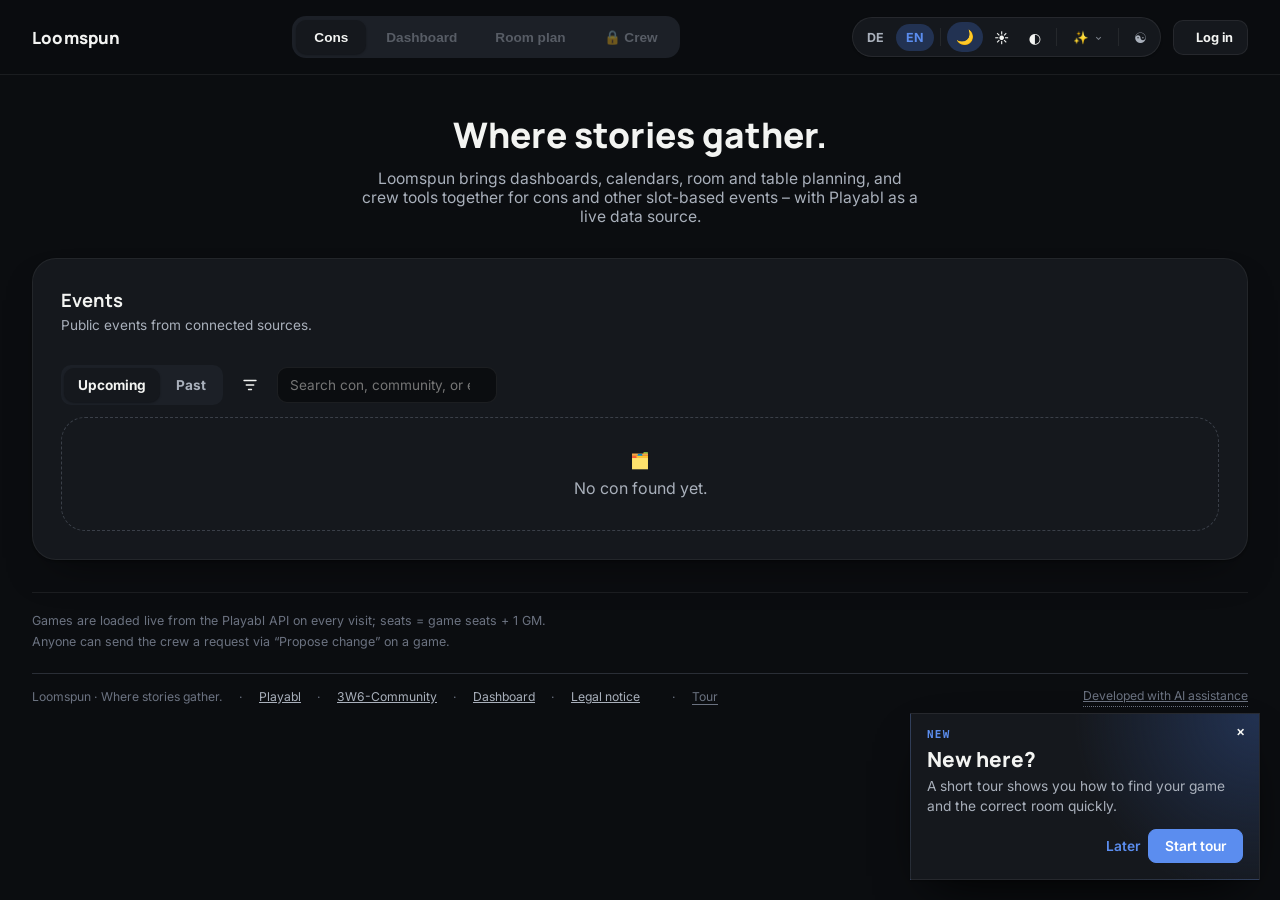
==== commit 7c646e92: "Polish Loomspun landing and navigation" ====
--- a/index.html
+++ b/index.html
@@ -9,14 +9,14 @@
 <link rel="preconnect" href="https://fonts.googleapis.com">
 <link href="https://fonts.googleapis.com/css2?family=Syne:wght@500;600;700&family=Instrument+Sans:wght@400;500;600;700&family=Manrope:wght@500;700;800&family=Inter:wght@400;500;600;700&family=Jost:wght@400;500;600;700&family=Paytone+One&family=Open+Sans:wght@400;600;700&family=Share+Tech+Mono&family=Orbitron:wght@700;900&family=Shippori+Mincho:wght@500;700&family=Space+Grotesk:wght@600;700&family=Nunito:wght@400;600;700&family=Bangers&family=Poppins:wght@400;600;700&family=Wire+One&display=swap" rel="stylesheet">
 <link rel="stylesheet" href="theme-effects.css?v=20260729-14">
-<link rel="stylesheet" href="app.css?v=20260818-1">
+<link rel="stylesheet" href="app.css?v=20260818-2">
 </head>
 <body class="landing-page">
 <a class="skip-link" href="#main" data-i18n="skipToContent">Zum Inhalt springen</a>
 <div class="wrap">
   <header class="app-header" aria-label="Kopfzeile" data-i18n-aria-label="headerLabel">
     <div class="header-inner">
-      <span class="brand"><span class="brand-eyebrow" aria-hidden="true">&gt; </span>Loomspun<span class="brand-cursor" aria-hidden="true">_</span></span>
+      <span class="brand">Loomspun<span class="brand-cursor" aria-hidden="true">_</span></span>
       <nav class="page-tabs slot-tabs" id="pageTabs" role="group" aria-label="Seite wählen" data-i18n-aria-label="pageNavigation"></nav>
       <div class="header-right">
         <div id="contrastAidSwitch" class="contrast-aid-slot" hidden></div>
@@ -32,10 +32,8 @@
 
   <main id="main">
     <div class="hero-wrap">
-      <div class="eyebrow">Where stories gather.</div>
-      <h1 data-i18n="heroTitle">Wer spielt wann wo?</h1>
-      <p class="sub" data-i18n="heroSub">Raum- und Tischplan für Cons — live synchronisiert mit Playabl. Sieh, wo noch
-      Platz ist, oder öffne den vollen Plan.</p>
+      <h1>Where stories gather.</h1>
+      <p class="sub" data-i18n="heroSub">Loomspun bündelt Dashboard, Kalender, Raum- und Tischplanung sowie Crew-Werkzeuge für Cons und andere slotbasierte Veranstaltungen – mit Playabl als Live-Datenquelle.</p>
     </div>
     <div id="inviteBanner" hidden></div>
     <p id="status" data-i18n="loadingCons">Lade Cons …</p>
@@ -52,7 +50,10 @@
             <button type="button" data-con-time="upcoming" aria-pressed="true" data-i18n="conUpcoming">Bevorstehend</button>
             <button type="button" data-con-time="past" aria-pressed="false" data-i18n="conPast">Vergangen</button>
           </div>
-          <button id="openConFilters" class="con-filter-trigger" type="button" aria-haspopup="dialog"><span data-i18n="conFilters">Filter</span> <span id="activeConFilterCount" hidden></span></button>
+          <button id="openConFilters" class="icon-btn con-filter-trigger" type="button" aria-haspopup="dialog" title="Filter" aria-label="Filter" data-i18n-title="conFilters" data-i18n-aria-label="conFilters">
+            <svg viewBox="0 0 24 24" aria-hidden="true"><path d="M4 6h16M7 12h10M10 18h4"/></svg>
+            <span class="con-filter-count" id="activeConFilterCount" hidden></span>
+          </button>
           <input type="search" id="conSearch" placeholder="Con, Community oder Event-ID suchen …" aria-label="Con, Community oder Event-ID suchen" data-i18n-placeholder="conSearchPlaceholder" data-i18n-aria-label="conSearchPlaceholder">
         </div>
       </div>
@@ -145,12 +146,12 @@
 <script src="app-config.js"></script>
 <script src="utils.js"></script>
 <script src="themes.js?v=20260728-2"></script>
-<script src="i18n.js?v=20260818-3"></script>
+<script src="i18n.js?v=20260818-4"></script>
 <script src="supabase-api.js"></script>
 <script src="auth.js"></script>
 <script src="playabl-api.js"></script>
 <script src="guided-tour.js?v=20260810-4"></script>
 <script src="con-model.js?v=20260818-1"></script>
-<script src="landing.js?v=20260818-4"></script>
+<script src="landing.js?v=20260818-5"></script>
 </body>
 </html>
--- a/app.css
+++ b/app.css
@@ -1186,6 +1186,10 @@
 .landing-page.is-ready #status { display: none; }
 .landing-page #nextConCard { margin-bottom: 24px; }
 .landing-page .next-con-card {
+  display: flex;
+  align-items: center;
+  justify-content: space-between;
+  gap: 24px;
   min-height: 170px;
   padding: 26px 30px;
   border-radius: var(--r-lg);
@@ -1205,7 +1209,9 @@
 }
 .landing-page .next-con-card .t { margin-top: 0; font-size: 1.5rem; line-height: normal; }
 .landing-page .next-con-card .m { margin-top: 4px; font-size: .85rem; line-height: normal; }
-.landing-page .next-con-card .open { margin-top: 14px; font-size: .85rem; line-height: normal; }
+.next-con-copy { min-width: 0; }
+.next-con-actions { display: flex; align-items: center; justify-content: flex-end; gap: 8px; flex-wrap: wrap; }
+.next-con-actions .btn { white-space: nowrap; }
 .landing-page .con-directory {
   padding: 28px;
   border-radius: var(--r-lg);
@@ -1245,7 +1251,7 @@
   font-size: .85rem;
   line-height: normal;
 }
-.landing-page .cons-toolbar button {
+.landing-page .cons-toolbar button:not(.icon-btn) {
   padding: 10px 18px;
   border: 0;
   border-radius: var(--r-md);
@@ -1258,8 +1264,20 @@
 .landing-page .cons-toolbar .con-time-tabs { flex:0 0 auto; }
 .landing-page .cons-toolbar .con-time-tabs button { padding:9px 14px; border-radius:var(--r-md); background:transparent; }
 .landing-page .cons-toolbar .con-time-tabs button[aria-pressed="true"] { background:var(--surface-1); color:var(--text-primary); box-shadow:var(--shadow-card); }
-.con-filter-trigger { display:inline-flex; align-items:center; gap:6px; }
-.con-filter-trigger span { display:inline-grid; place-items:center; min-width:18px; height:18px; padding:0 5px; border-radius:var(--r-pill); background:var(--accent); color:var(--accent-ink); font-size:.68rem; }
+.landing-page .cons-toolbar .con-filter-trigger {
+  position: relative;
+  display: inline-grid;
+  place-items: center;
+  width: 38px;
+  height: 38px;
+  flex: 0 0 38px;
+  padding: 8px;
+}
+.con-filter-trigger svg { width:18px; height:18px; fill:none; stroke:currentColor; stroke-width:1.8; stroke-linecap:round; }
+.con-filter-trigger .con-filter-count {
+  position:absolute; top:-5px; right:-5px; display:inline-grid; place-items:center; min-width:18px; height:18px; padding:0 5px;
+  border-radius:var(--r-pill); background:var(--accent); color:var(--accent-ink); font-size:.68rem;
+}
 .landing-page .con-list { display: block; }
 .landing-page .con-card {
   min-height: 0;
@@ -3016,7 +3034,7 @@
 #authDlg .hint { line-height: 1.45; margin-bottom: 16px; }
 #authDlg input { min-height: 42px; }
 
-@media (max-width: 1320px) {
+@media (max-width: 1080px) {
   .header-inner {
     grid-template-columns: minmax(0, 1fr);
     grid-template-rows: repeat(3, auto);
@@ -3048,13 +3066,17 @@
 @media (max-width: 760px) {
   body { padding: 24px 14px 48px; }
   .app-header { margin: -24px -14px 22px; padding: 12px 14px; }
+  .header-inner .page-tabs { width: 100%; flex-wrap: nowrap; overflow-x: auto; }
+  .app-header .page-tabs.slot-tabs a,
+  .app-header .page-tabs.slot-tabs > span { flex: 1 1 0; justify-content: center; min-width: 0; padding-inline: 11px; }
   .landing-page .cons-toolbar { display:grid; grid-template-columns:1fr auto; width:100%; }
   .landing-page .cons-toolbar .con-time-tabs { grid-column:1 / -1; width:100%; }
   .landing-page .cons-toolbar .con-time-tabs button { flex:1; justify-content:center; }
   .landing-page .cons-toolbar input[type="search"] { width:100%; max-width:none; }
   .landing-page .cons-toolbar input[type="search"],
   .landing-page .cons-toolbar input[type="text"] { min-width: min(100%, 210px); }
-  .landing-page .next-con-card { min-height: 0; }
+  .landing-page .next-con-card { align-items: stretch; flex-direction: column; min-height: 0; }
+  .next-con-actions { justify-content: flex-start; }
   .plan-page #crewContent .toolbar-card .crew-slot-group {
     width: 100%;
     max-width: 100%;
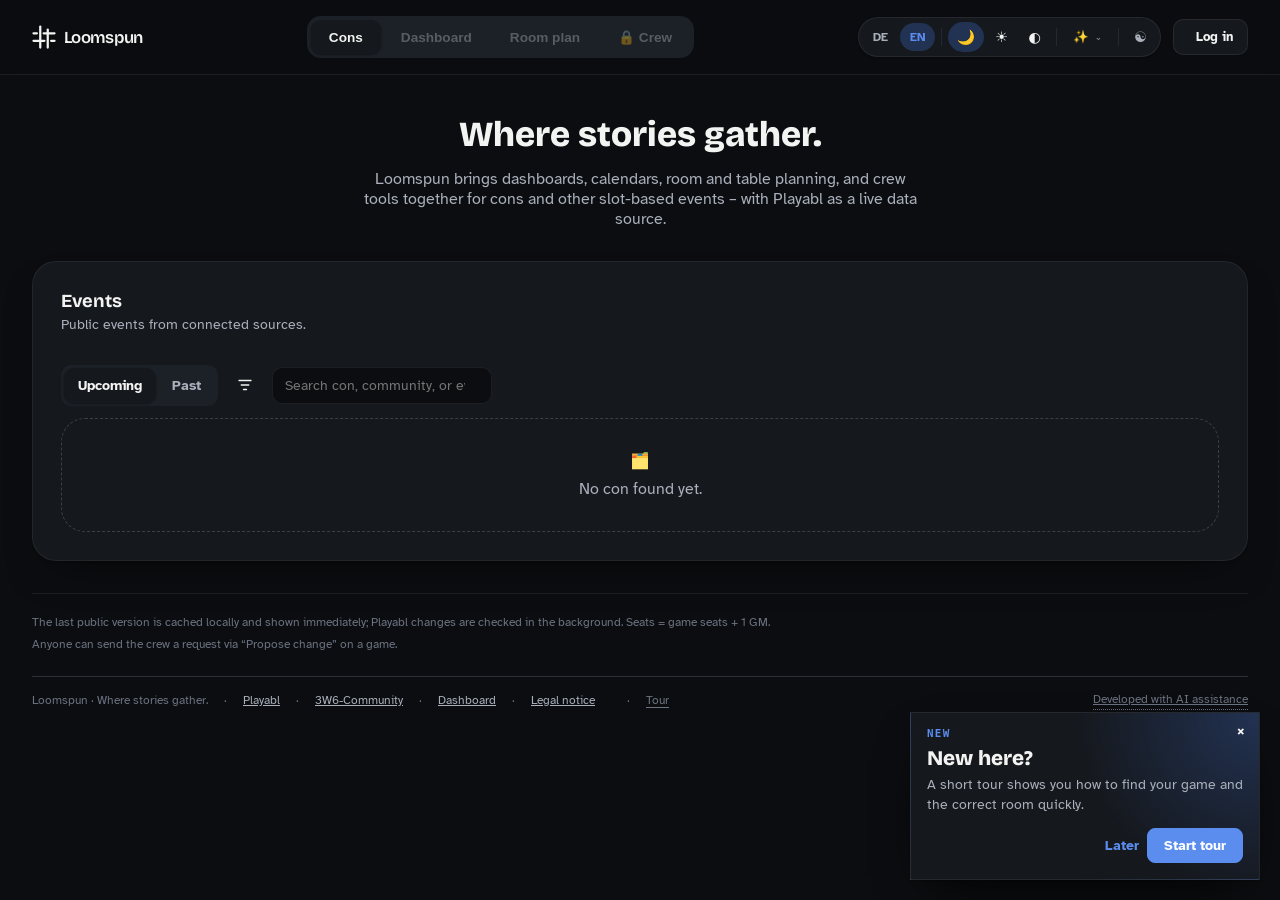
==== commit fb5e092b: "Speed up plan loading with a public cache" ====
--- a/index.html
+++ b/index.html
@@ -3,20 +3,20 @@
 <head>
 <meta charset="utf-8">
 <meta name="viewport" content="width=device-width, initial-scale=1">
-<link rel="icon" href="favicon.svg?v=20260728-4" type="image/svg+xml">
+<link rel="icon" href="favicon.svg?v=20260818-1" type="image/svg+xml">
 <title>Loomspun · Where stories gather</title>
 <script src="theme-bootstrap.js"></script>
 <link rel="preconnect" href="https://fonts.googleapis.com">
-<link href="https://fonts.googleapis.com/css2?family=Syne:wght@500;600;700&family=Instrument+Sans:wght@400;500;600;700&family=Manrope:wght@500;700;800&family=Inter:wght@400;500;600;700&family=Jost:wght@400;500;600;700&family=Paytone+One&family=Open+Sans:wght@400;600;700&family=Share+Tech+Mono&family=Orbitron:wght@700;900&family=Shippori+Mincho:wght@500;700&family=Space+Grotesk:wght@600;700&family=Nunito:wght@400;600;700&family=Bangers&family=Poppins:wght@400;600;700&family=Wire+One&display=swap" rel="stylesheet">
-<link rel="stylesheet" href="theme-effects.css?v=20260729-14">
-<link rel="stylesheet" href="app.css?v=20260818-2">
+<link href="https://fonts.googleapis.com/css2?family=Atkinson+Hyperlegible:wght@400;700&family=Bricolage+Grotesque:opsz,wght@12..96,400;12..96,600&family=Syne:wght@500;600;700&family=Instrument+Sans:wght@400;500;600;700&family=Manrope:wght@500;700;800&family=Inter:wght@400;500;600;700&family=Jost:wght@400;500;600;700&family=Paytone+One&family=Open+Sans:wght@400;600;700&family=Share+Tech+Mono&family=Orbitron:wght@700;900&family=Shippori+Mincho:wght@500;700&family=Space+Grotesk:wght@600;700&family=Nunito:wght@400;600;700&family=Bangers&family=Poppins:wght@400;600;700&family=Wire+One&display=swap" rel="stylesheet">
+<link rel="stylesheet" href="theme-effects.css?v=20260818-1">
+<link rel="stylesheet" href="app.css?v=20260818-4">
 </head>
 <body class="landing-page">
 <a class="skip-link" href="#main" data-i18n="skipToContent">Zum Inhalt springen</a>
 <div class="wrap">
   <header class="app-header" aria-label="Kopfzeile" data-i18n-aria-label="headerLabel">
     <div class="header-inner">
-      <span class="brand">Loomspun<span class="brand-cursor" aria-hidden="true">_</span></span>
+      <span class="brand"><svg class="brand-mark" viewBox="0 0 32 32" fill="none" aria-hidden="true"><g stroke="currentColor" stroke-width="3" stroke-linecap="round"><path d="M11 2V30"/><path d="M2 21H16.5"/><path d="M25.5 21H30"/><path d="M21 6V30"/><path d="M2 11H6.5"/><path d="M15.5 11H30"/></g></svg>Loomspun<span class="brand-cursor" aria-hidden="true">_</span></span>
       <nav class="page-tabs slot-tabs" id="pageTabs" role="group" aria-label="Seite wählen" data-i18n-aria-label="pageNavigation"></nav>
       <div class="header-right">
         <div id="contrastAidSwitch" class="contrast-aid-slot" hidden></div>
@@ -146,7 +146,7 @@
 <script src="app-config.js"></script>
 <script src="utils.js"></script>
 <script src="themes.js?v=20260728-2"></script>
-<script src="i18n.js?v=20260818-4"></script>
+<script src="i18n.js?v=20260818-5"></script>
 <script src="supabase-api.js"></script>
 <script src="auth.js"></script>
 <script src="playabl-api.js"></script>
--- a/theme-effects.css
+++ b/theme-effects.css
@@ -1,4 +1,4 @@
-@import url("themes.css?v=20260728-6");
+@import url("themes.css?v=20260818-1");
 
 :root[data-theme="terminal"] body {
   background-image: repeating-linear-gradient(180deg,
--- a/app.css
+++ b/app.css
@@ -116,7 +116,9 @@
   margin: calc(var(--sp-6) * -1) calc(var(--sp-4) * -1) var(--sp-5); padding: var(--sp-3) var(--sp-4);
 }
 .header-inner { max-width: 1180px; margin: 0 auto; display: grid; grid-template-columns: max-content minmax(0, 1fr) max-content; align-items: center; gap: var(--sp-4); }
-.brand { display: inline-flex; font-family: var(--font-display); font-weight: 800; font-size: var(--fs-md); letter-spacing: .01em; color: var(--text-primary); text-decoration: none; white-space: nowrap; justify-self: start; }
+.brand { display: inline-flex; align-items:center; gap:8px; font-family: var(--font-display); font-weight: 800; font-size: var(--fs-md); letter-spacing: .01em; color: var(--text-primary); text-decoration: none; white-space: nowrap; justify-self: start; }
+.brand-mark { width:24px; height:24px; flex:0 0 auto; }
+:root:is([data-theme="dark"],[data-theme="light"],[data-theme="contrast"]) .brand { font-weight:600; letter-spacing:-.04em; }
 .page-tabs { justify-self: center; }
 .header-right { display: flex; gap: var(--sp-3); align-items: center; flex-shrink: 0; justify-self: end; }
 .nav-groups { display: flex; flex-wrap: wrap; gap: var(--sp-4); align-items: center; margin: var(--sp-3) 0; }
@@ -3075,6 +3077,10 @@
   .landing-page .cons-toolbar input[type="search"] { width:100%; max-width:none; }
   .landing-page .cons-toolbar input[type="search"],
   .landing-page .cons-toolbar input[type="text"] { min-width: min(100%, 210px); }
+  #conFilterDlg { width: calc(100vw - 24px); max-width: none; padding: 20px; }
+  #conFilterDlg .dactions { display: grid; grid-template-columns: repeat(2, minmax(0, 1fr)); }
+  #conFilterDlg .dactions button { width: 100%; justify-content: center; }
+  #conFilterDlg #resetConFilters { grid-column: 1 / -1; }
   .landing-page .next-con-card { align-items: stretch; flex-direction: column; min-height: 0; }
   .next-con-actions { justify-content: flex-start; }
   .plan-page #crewContent .toolbar-card .crew-slot-group {
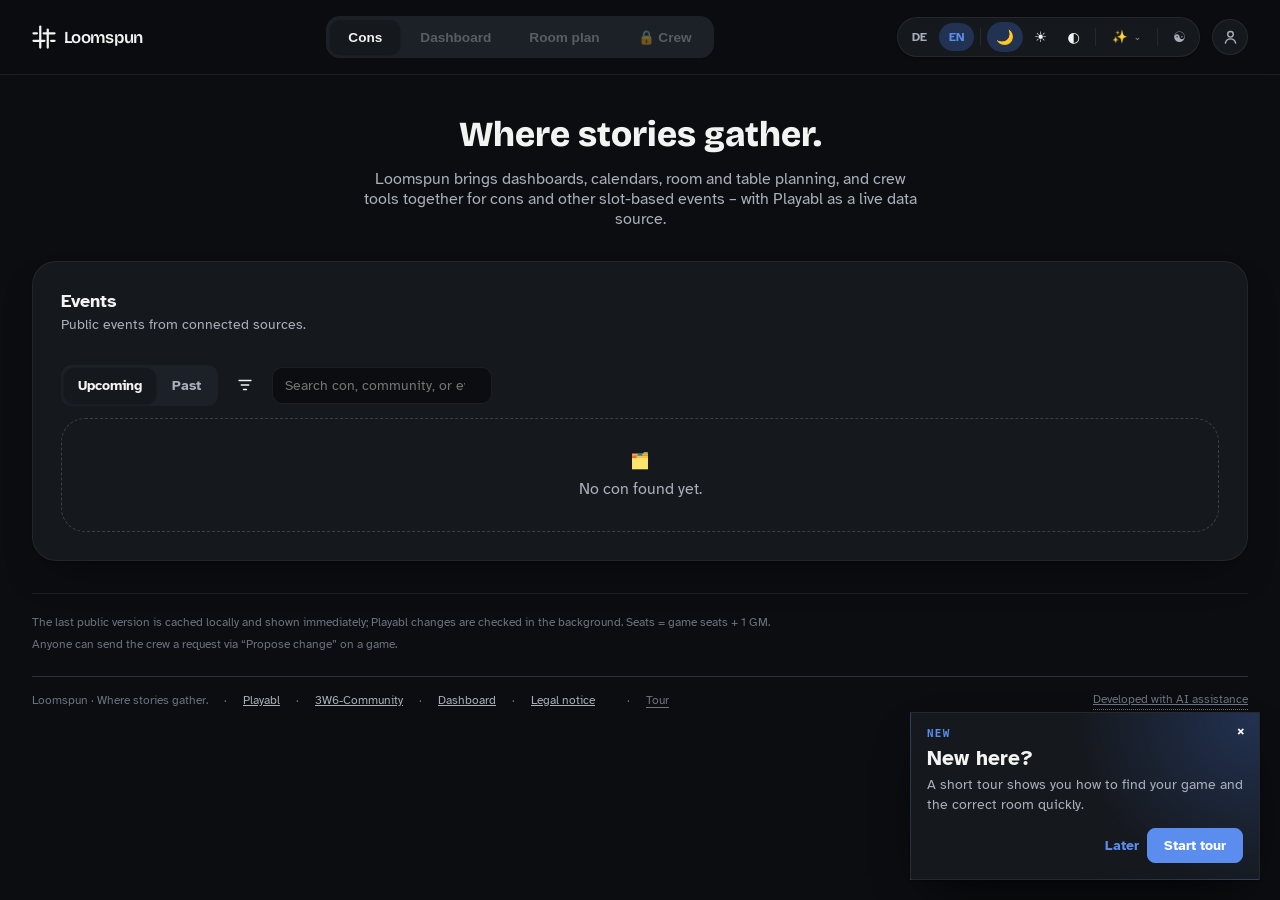
==== commit e62b0e48: "Polish unified Loomspun navigation and loading" ====
--- a/index.html
+++ b/index.html
@@ -9,14 +9,14 @@
 <link rel="preconnect" href="https://fonts.googleapis.com">
 <link href="https://fonts.googleapis.com/css2?family=Atkinson+Hyperlegible:wght@400;700&family=Bricolage+Grotesque:opsz,wght@12..96,400;12..96,600&family=Syne:wght@500;600;700&family=Instrument+Sans:wght@400;500;600;700&family=Manrope:wght@500;700;800&family=Inter:wght@400;500;600;700&family=Jost:wght@400;500;600;700&family=Paytone+One&family=Open+Sans:wght@400;600;700&family=Share+Tech+Mono&family=Orbitron:wght@700;900&family=Shippori+Mincho:wght@500;700&family=Space+Grotesk:wght@600;700&family=Nunito:wght@400;600;700&family=Bangers&family=Poppins:wght@400;600;700&family=Wire+One&display=swap" rel="stylesheet">
 <link rel="stylesheet" href="theme-effects.css?v=20260818-1">
-<link rel="stylesheet" href="app.css?v=20260818-4">
+<link rel="stylesheet" href="app.css?v=20260820-1">
 </head>
 <body class="landing-page">
 <a class="skip-link" href="#main" data-i18n="skipToContent">Zum Inhalt springen</a>
 <div class="wrap">
   <header class="app-header" aria-label="Kopfzeile" data-i18n-aria-label="headerLabel">
     <div class="header-inner">
-      <span class="brand"><svg class="brand-mark" viewBox="0 0 32 32" fill="none" aria-hidden="true"><g stroke="currentColor" stroke-width="3" stroke-linecap="round"><path d="M11 2V30"/><path d="M2 21H16.5"/><path d="M25.5 21H30"/><path d="M21 6V30"/><path d="M2 11H6.5"/><path d="M15.5 11H30"/></g></svg>Loomspun<span class="brand-cursor" aria-hidden="true">_</span></span>
+      <a class="brand" href="index.html" aria-label="Loomspun – Startseite"><svg class="brand-mark" viewBox="0 0 32 32" fill="none" aria-hidden="true"><g stroke="currentColor" stroke-width="3" stroke-linecap="round"><path class="brand-mark-l" d="M11 2V30"/><path class="brand-mark-l" d="M2 21H16.5"/><path d="M25.5 21H30"/><path d="M21 6V30"/><path d="M2 11H6.5"/><path d="M15.5 11H30"/></g></svg>Loomspun<span class="brand-cursor" aria-hidden="true">_</span></a>
       <nav class="page-tabs slot-tabs" id="pageTabs" role="group" aria-label="Seite wählen" data-i18n-aria-label="pageNavigation"></nav>
       <div class="header-right">
         <div id="contrastAidSwitch" class="contrast-aid-slot" hidden></div>
@@ -25,7 +25,7 @@
           <div class="controls-divider"></div>
           <div id="themeSwitch"></div>
         </div>
-        <button id="authBtn" type="button">Login / Registrieren</button>
+        <button id="authBtn" class="is-signed-out" type="button" title="Login / Registrieren" aria-label="Login / Registrieren"><svg class="auth-login-icon" viewBox="0 0 24 24" aria-hidden="true"><circle cx="12" cy="8" r="3.5"></circle><path d="M5.5 19c.8-3.5 3-5.3 6.5-5.3s5.7 1.8 6.5 5.3"></path></svg><span class="auth-login-label">Login / Registrieren</span></button>
       </div>
     </div>
   </header>
@@ -151,7 +151,7 @@
 <script src="auth.js"></script>
 <script src="playabl-api.js"></script>
 <script src="guided-tour.js?v=20260810-4"></script>
-<script src="con-model.js?v=20260818-1"></script>
-<script src="landing.js?v=20260818-5"></script>
+<script src="con-model.js?v=20260820-1"></script>
+<script src="landing.js?v=20260820-1"></script>
 </body>
 </html>
--- a/app.css
+++ b/app.css
@@ -117,7 +117,11 @@
 }
 .header-inner { max-width: 1180px; margin: 0 auto; display: grid; grid-template-columns: max-content minmax(0, 1fr) max-content; align-items: center; gap: var(--sp-4); }
 .brand { display: inline-flex; align-items:center; gap:8px; font-family: var(--font-display); font-weight: 800; font-size: var(--fs-md); letter-spacing: .01em; color: var(--text-primary); text-decoration: none; white-space: nowrap; justify-self: start; }
-.brand-mark { width:24px; height:24px; flex:0 0 auto; }
+.brand-mark { width:24px; height:24px; flex:0 0 auto; overflow:visible; }
+.brand-mark path { transition:stroke .22s ease, opacity .22s ease, transform .22s ease; transform-origin:center; }
+.brand:hover .brand-mark path:not(.brand-mark-l), .brand:focus-visible .brand-mark path:not(.brand-mark-l) { opacity:.38; }
+.brand:hover .brand-mark-l, .brand:focus-visible .brand-mark-l { stroke:var(--accent); transform:translateX(.35px); }
+@media (prefers-reduced-motion:reduce) { .brand-mark path { transition:none; } }
 :root:is([data-theme="dark"],[data-theme="light"],[data-theme="contrast"]) .brand { font-weight:600; letter-spacing:-.04em; }
 .page-tabs { justify-self: center; }
 .header-right { display: flex; gap: var(--sp-3); align-items: center; flex-shrink: 0; justify-self: end; }
@@ -818,6 +822,9 @@
   padding: var(--sp-3) var(--sp-4);
 }
 .con-card .t { font-weight: 700; font-family: var(--font-display); }
+.con-card[data-default-href] { cursor:pointer; }
+.con-card .t a { color:inherit; text-decoration:none; }
+.con-card .t a:hover, .con-card .t a:focus-visible { color:var(--accent); text-decoration:underline; text-underline-offset:3px; }
 .con-card .m { font-size: var(--fs-xs); color: var(--text-secondary); }
 
 .cons-toolbar { display: flex; gap: 8px; flex-wrap: wrap; margin-bottom: var(--sp-3); }
@@ -1153,15 +1160,41 @@
   font-weight: 700;
   line-height: normal;
 }
-#authBtn:not(.has-avatar) {
-  padding: 9px 14px;
-  border: var(--chrome-border-w) solid var(--border);
-  border-radius: var(--r-md);
+#authBtn {
+  display:inline-grid;
+  place-items:center;
+  flex:0 0 36px;
+  width:36px;
+  height:36px;
+  min-width:36px;
+  padding:0;
+  border:var(--chrome-border-w) solid var(--border);
+  border-radius:50%;
   background: var(--surface-1);
-  font-size: .8rem;
-  font-weight: 700;
-  line-height: normal;
-  white-space: nowrap;
+  color:var(--text-secondary);
+  line-height:1;
+}
+#authBtn:hover, #authBtn:focus-visible { border-color:var(--accent); color:var(--accent); }
+#authBtn.has-avatar { background:transparent; border-color:transparent; }
+.auth-login-icon {
+  width:19px;
+  height:19px;
+  fill:none;
+  stroke:currentColor;
+  stroke-width:1.8;
+  stroke-linecap:round;
+  stroke-linejoin:round;
+}
+.auth-login-label {
+  position:absolute;
+  width:1px;
+  height:1px;
+  padding:0;
+  margin:-1px;
+  overflow:hidden;
+  clip:rect(0 0 0 0);
+  white-space:nowrap;
+  border:0;
 }
 .auth-avatar {
   width: 34px;
@@ -1187,6 +1220,7 @@
 }
 .landing-page.is-ready #status { display: none; }
 .landing-page #nextConCard { margin-bottom: 24px; }
+.landing-page .next-cons-list { display:grid; gap:12px; }
 .landing-page .next-con-card {
   display: flex;
   align-items: center;
@@ -1349,9 +1383,11 @@
 .plan-page #pageTitleCard:hover { transform: none; }
 .plan-page #pageTitleCard h1 { font-size: 2.4rem; line-height: normal; }
 .plan-title-row { display:flex; align-items:center; gap:10px; }
-.con-switch-button { display:grid; place-items:center; width:34px; height:34px; padding:0; border:var(--border-w) solid var(--border); border-radius:var(--r-pill); background:var(--surface-1); color:var(--text-secondary); cursor:pointer; }
+.event-meta-row { display:flex; align-items:center; gap:7px; min-width:0; flex-wrap:wrap; }
+.event-meta-row .sub { min-width:0; }
+.con-switch-button { display:grid; place-items:center; flex:0 0 auto; width:28px; height:28px; padding:0; border:0; border-radius:var(--r-pill); background:transparent; color:var(--text-muted); cursor:pointer; }
 .con-switch-button:hover, .con-switch-button:focus-visible { border-color:var(--accent); color:var(--accent); }
-.con-switch-button svg { width:17px; height:17px; fill:none; stroke:currentColor; stroke-width:1.8; stroke-linecap:round; stroke-linejoin:round; }
+.con-switch-button svg { width:15px; height:15px; fill:none; stroke:currentColor; stroke-width:1.8; stroke-linecap:round; stroke-linejoin:round; }
 .con-switch-list { display:grid; gap:4px; max-height:50vh; margin:var(--sp-3) 0; overflow:auto; }
 .con-switch-list a { display:flex; align-items:center; justify-content:space-between; gap:12px; padding:11px 12px; border-radius:var(--r-md); color:var(--text-primary); text-decoration:none; }
 .con-switch-list a:hover, .con-switch-list a:focus-visible { background:var(--band); }
@@ -1527,6 +1563,16 @@
 .plan-page .public-toolbar .calendar-export-icon { width:18px; height:18px; flex:0 0 auto; fill:none; stroke:currentColor; stroke-linecap:round; stroke-linejoin:round; stroke-width:1.8; }
 .plan-page .floor-plan-public-action { position: relative; display: inline-flex; align-items: center; }
 .plan-page .floor-plan-public-action[hidden] { display: none; }
+
+/* In den drei Standardmodi bleibt Bricolage der Marke und großen H1 vorbehalten.
+   Kleinere Überschriften nutzen die besser lesbare Atkinson-Hausschrift. */
+:root:is([data-theme="dark"],[data-theme="light"],[data-theme="contrast"]) body h2,
+:root:is([data-theme="dark"],[data-theme="light"],[data-theme="contrast"]) body h3,
+:root:is([data-theme="dark"],[data-theme="light"],[data-theme="contrast"]) .con-card .t,
+:root:is([data-theme="dark"],[data-theme="light"],[data-theme="contrast"]) .next-con-card .t,
+:root:is([data-theme="dark"],[data-theme="light"],[data-theme="contrast"]) .room-head h3 {
+  font-family:var(--font-body);
+}
 .plan-page .floor-plan-public-menu { display: inline-flex; align-items: center; margin-top: 0; }
 .plan-page .floor-plan-public-menu > summary { display: inline-flex; align-items: center; list-style: none; cursor: pointer; }
 .plan-page .floor-plan-public-menu > summary::-webkit-details-marker { display: none; }
@@ -3018,9 +3064,6 @@
   background: var(--chip-accent);
   flex-shrink: 0;
 }
-.chip-calendar-link { display:inline-grid; place-items:center; width:25px; height:25px; margin-left:5px; border:var(--border-w) solid var(--border); border-radius:var(--r-pill); background:var(--surface-1); color:var(--text-secondary); vertical-align:middle; }
-.chip-calendar-link:hover, .chip-calendar-link:focus-visible { border-color:var(--accent); color:var(--accent); }
-.chip-calendar-link svg { width:14px; height:14px; fill:none; stroke:currentColor; stroke-width:1.7; stroke-linecap:round; stroke-linejoin:round; }
 .plan-page .foot {
   padding-top: 20px;
   border-top: var(--border-w) solid var(--border);
